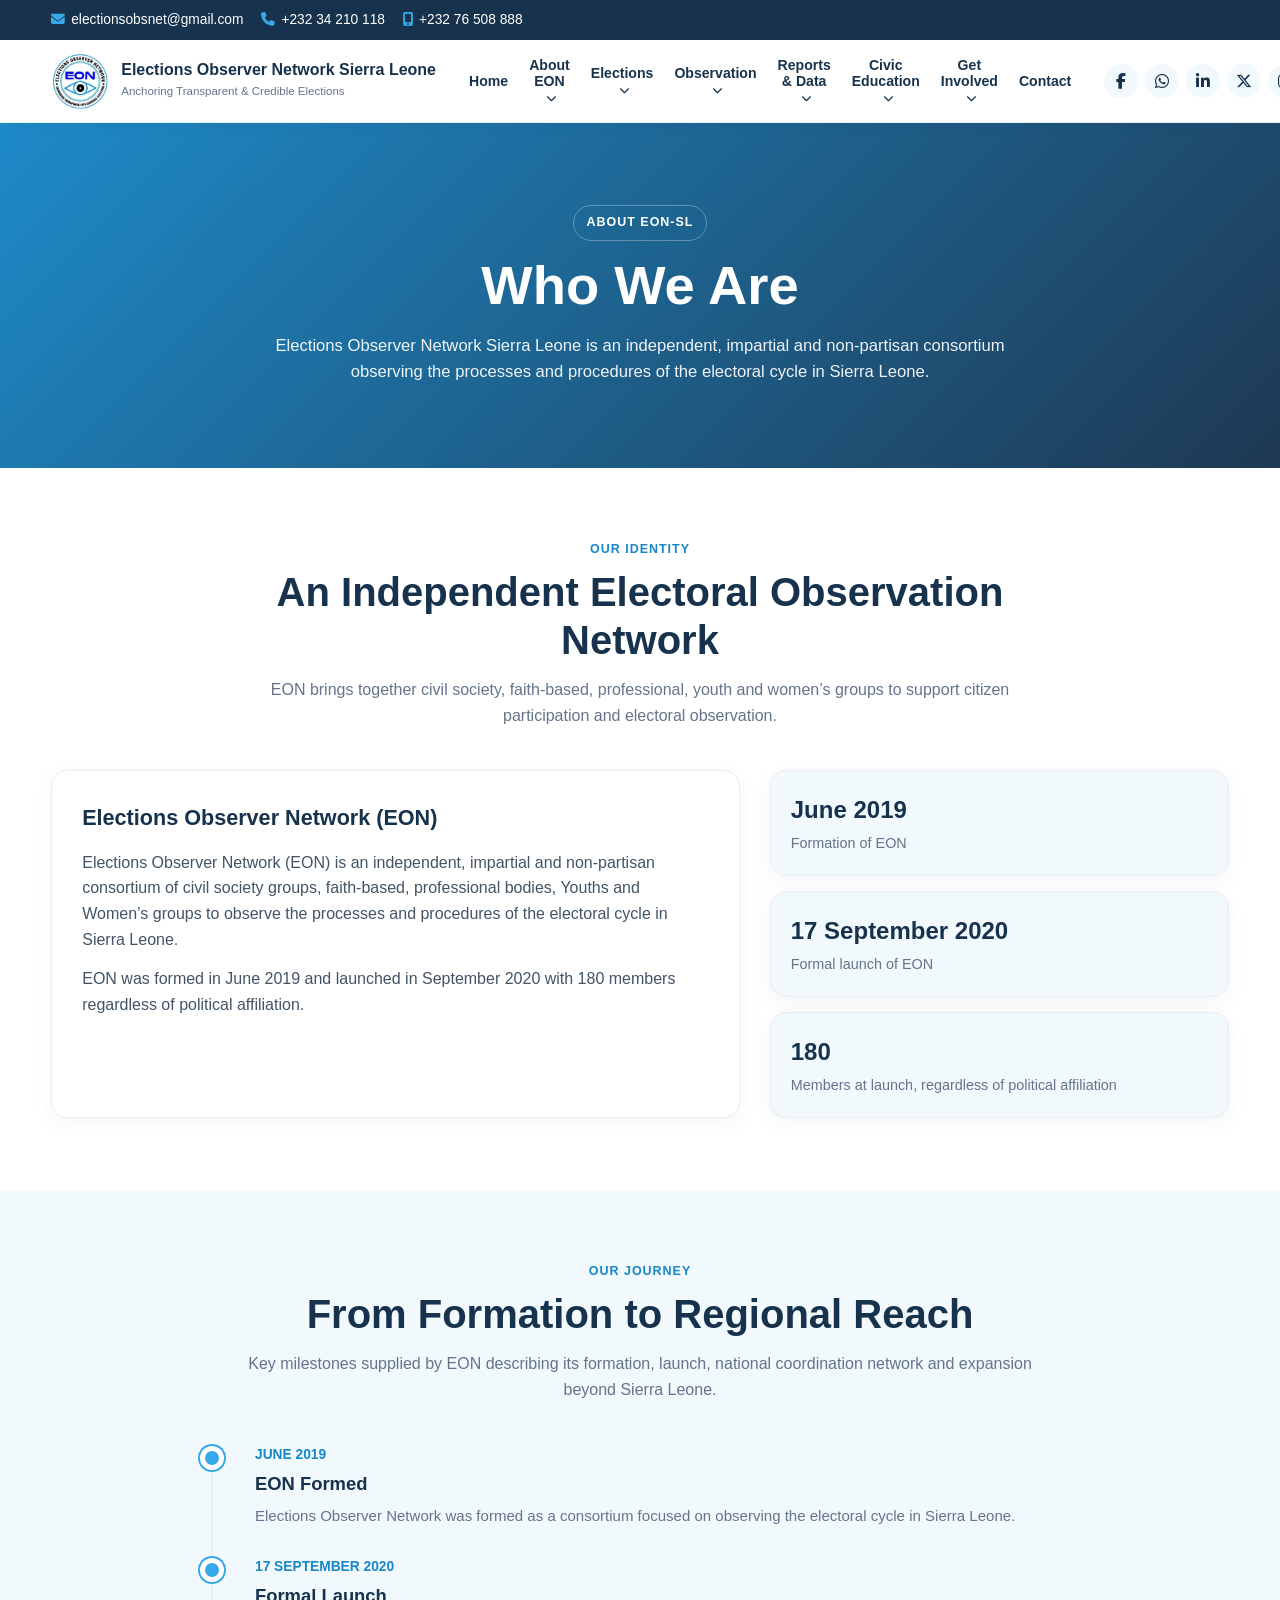
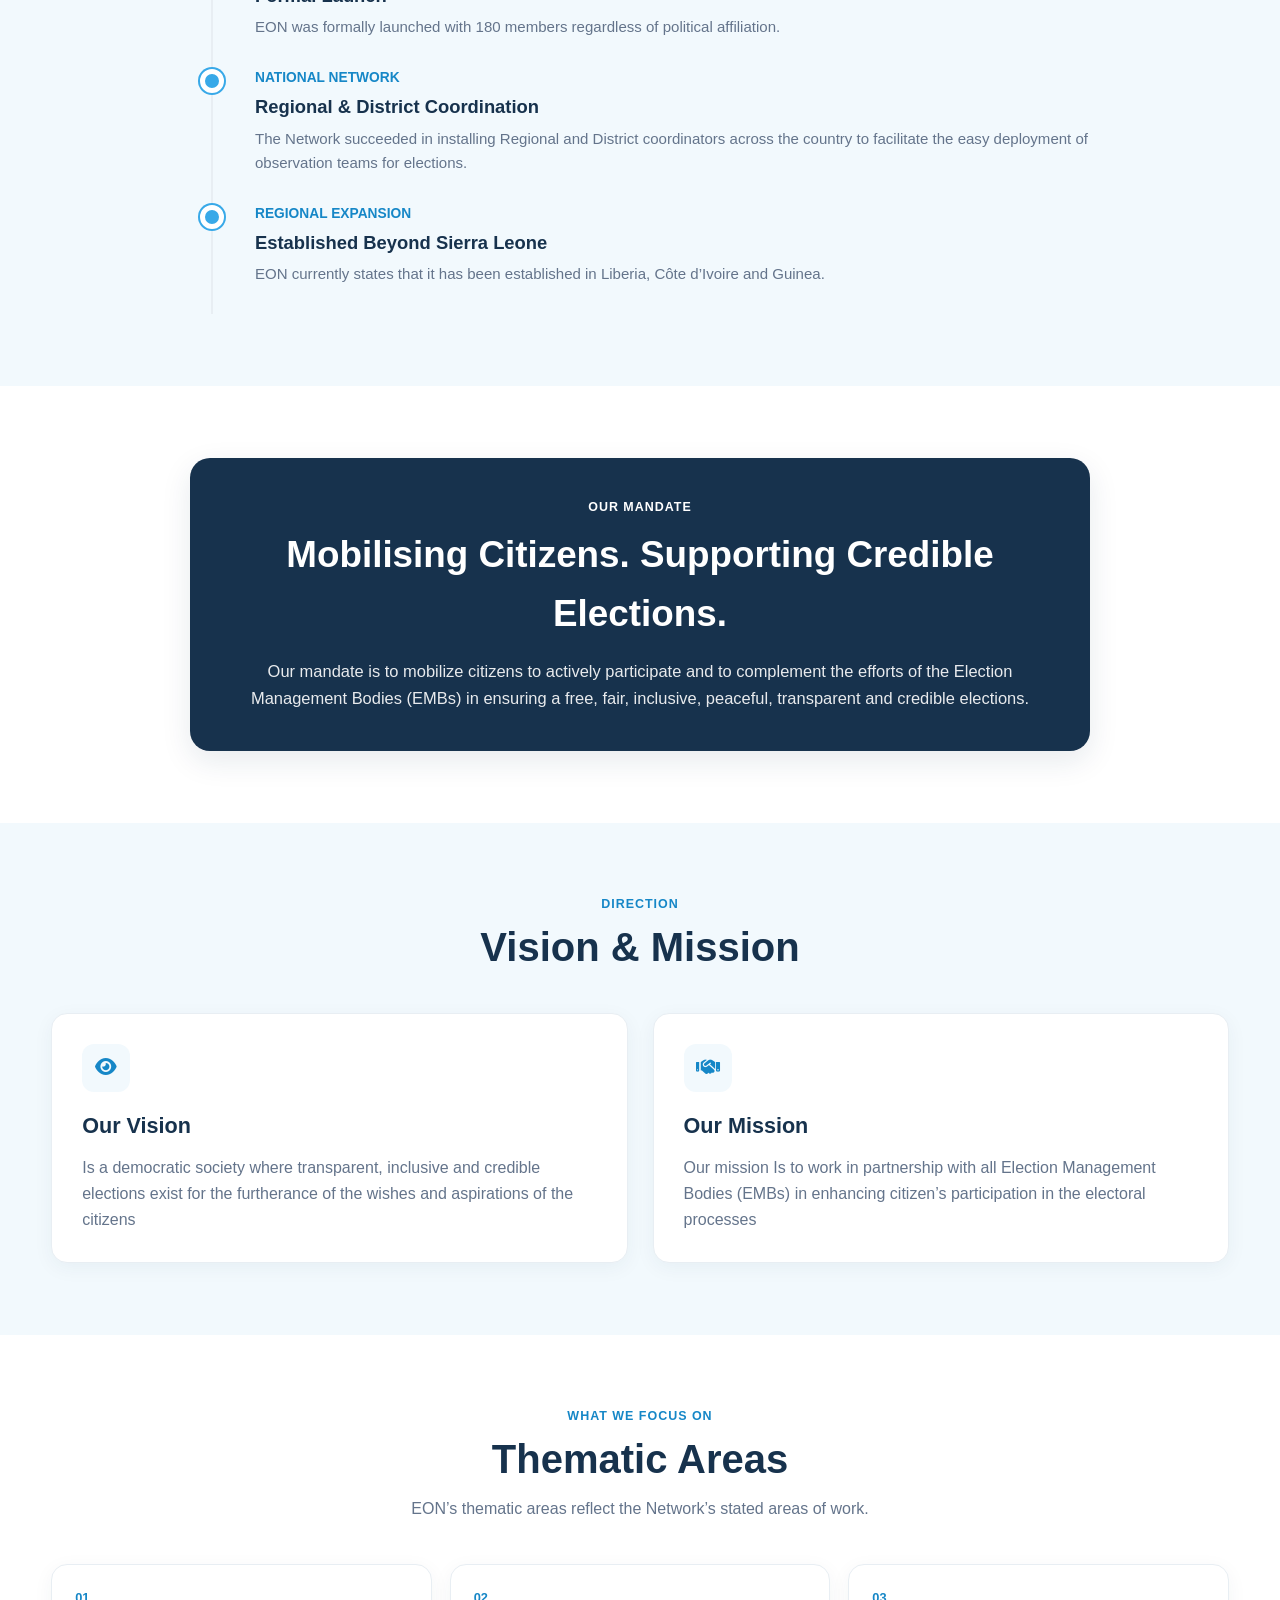
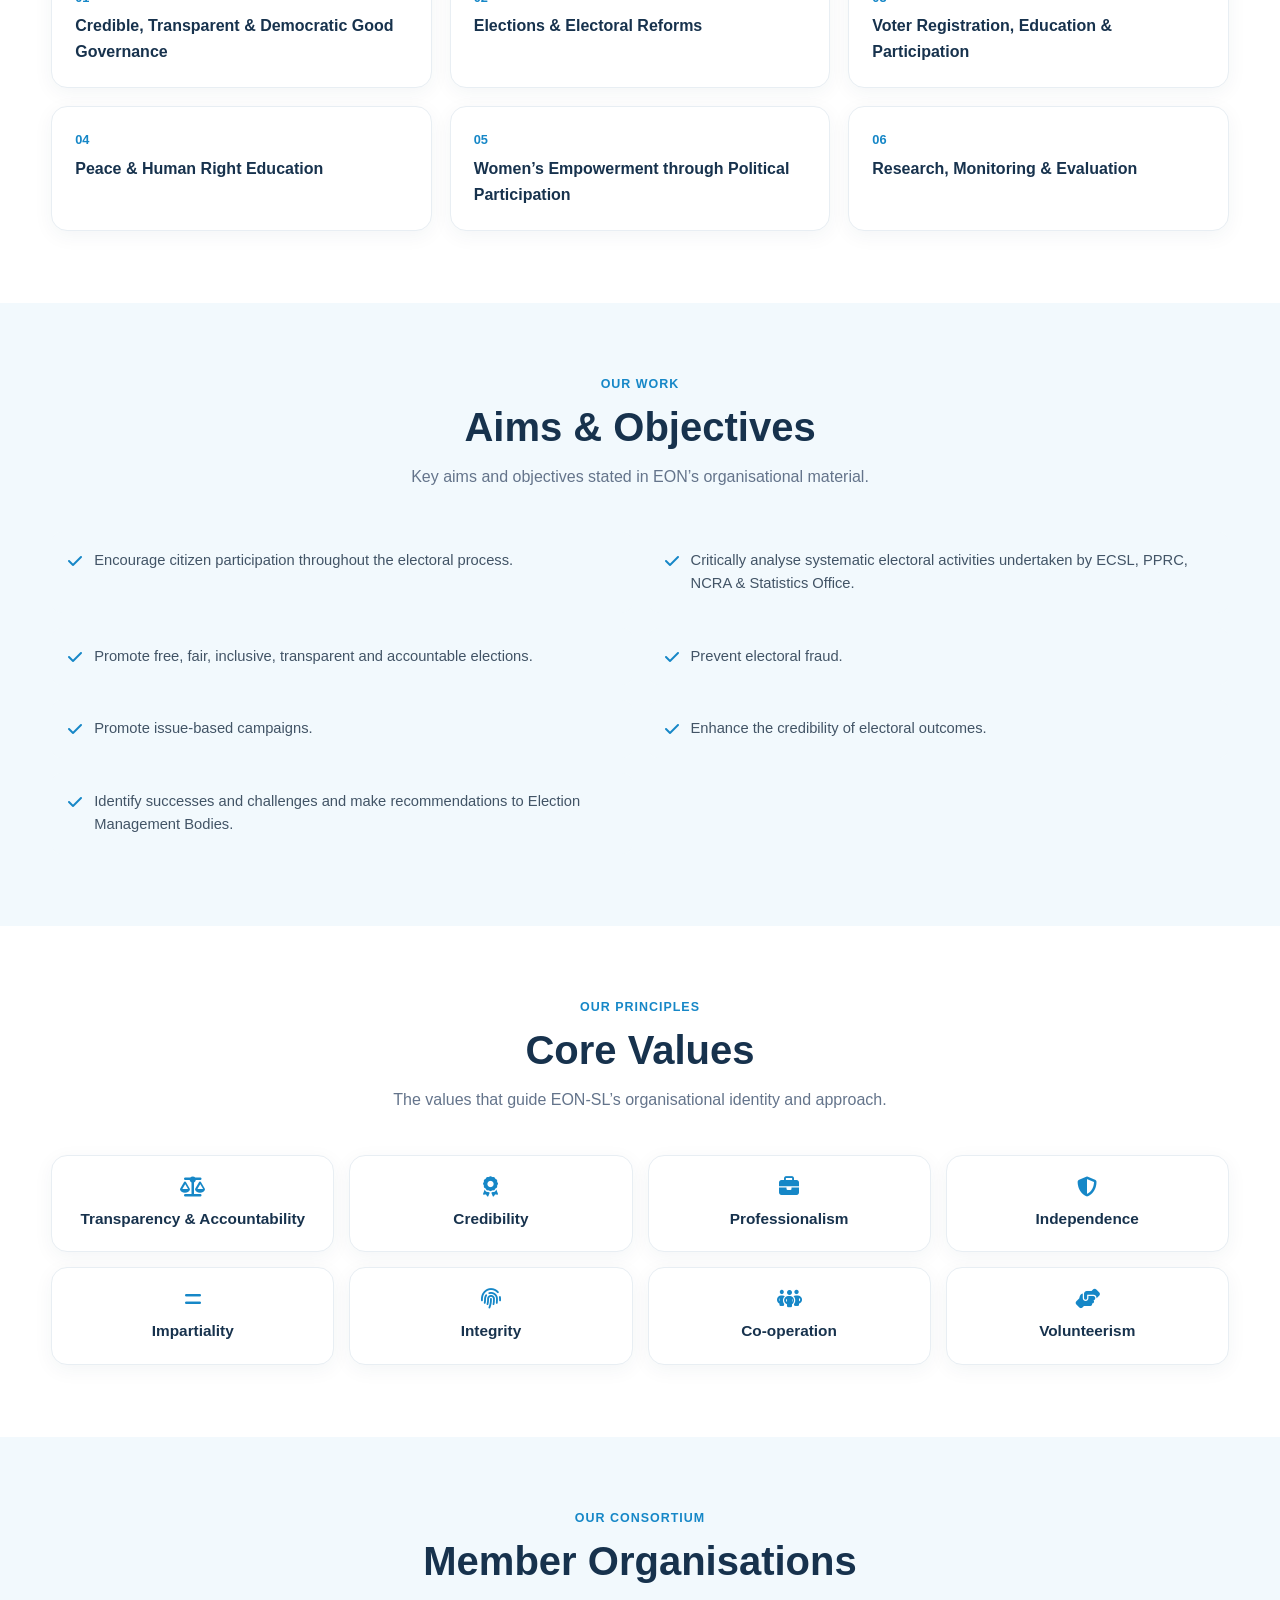
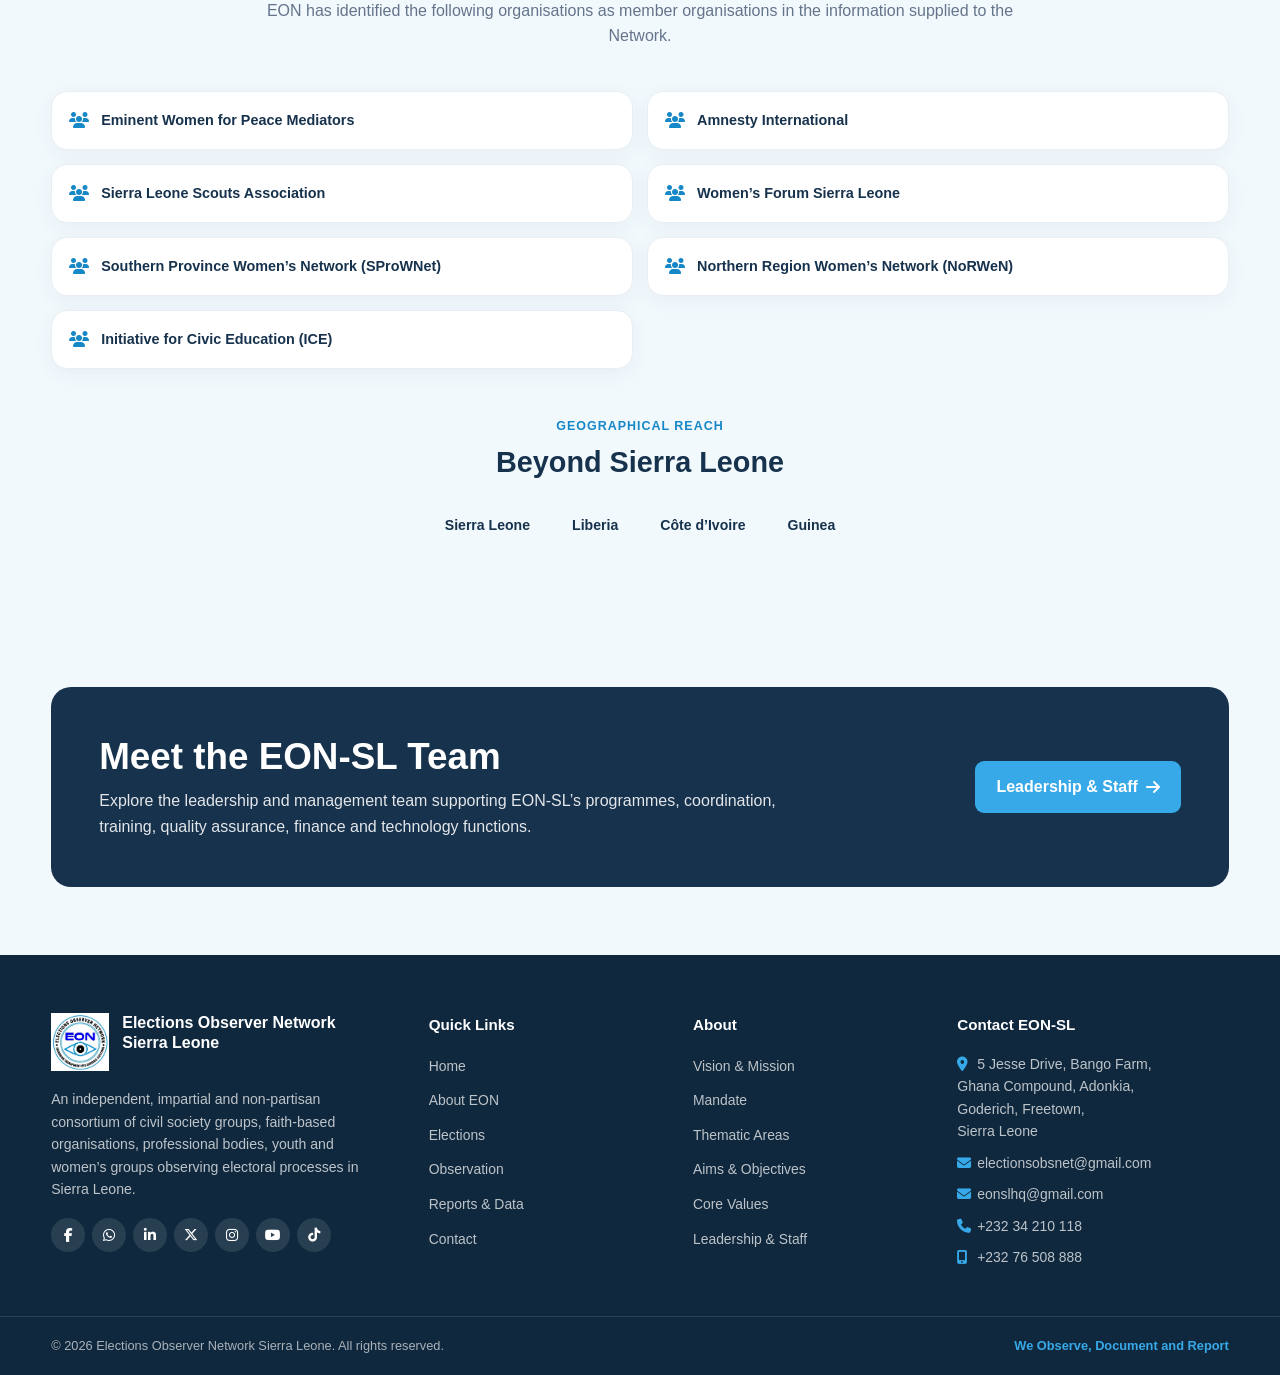
==== about.html @ 80d4a499 "Add files via upload" ====
<!DOCTYPE html>
<html lang="en">
<head>
<meta charset="UTF-8">
<meta name="viewport" content="width=device-width, initial-scale=1.0">
<title>About EON-SL | Elections Observer Network Sierra Leone</title>
<meta name="description" content="About the Elections Observer Network Sierra Leone (EON-SL): who we are, our mandate, vision, mission, thematic areas, core values, objectives and network.">
<link rel="stylesheet" href="https://cdnjs.cloudflare.com/ajax/libs/font-awesome/6.5.2/css/all.min.css">
<style>
:root{--blue:#38A9E8;--blue-dark:#1687C7;--navy:#17324D;--footer:#10283D;--white:#fff;--light:#F2F9FD;--grey-light:#E8EEF3;--grey:#64748B;--dark:#17212B;--shadow:0 10px 30px rgba(23,50,77,.10);--radius:16px;--max:1200px}
*{box-sizing:border-box;margin:0;padding:0}html{scroll-behavior:smooth}body{font-family:Arial,Helvetica,sans-serif;line-height:1.6;color:var(--dark);background:#fff}a{text-decoration:none;color:inherit}.container{width:min(92%,var(--max));margin:auto}
.top-bar{background:var(--navy);color:#fff;font-size:.86rem}.top-inner{min-height:40px;display:flex;align-items:center}.top-contact{display:flex;gap:18px;flex-wrap:wrap}.top-contact i{color:var(--blue);margin-right:6px}
header{position:sticky;top:0;z-index:1000;background:rgba(255,255,255,.98);border-bottom:1px solid var(--grey-light);box-shadow:0 2px 12px rgba(23,50,77,.05)}.navbar{min-height:82px;display:flex;align-items:center;justify-content:space-between;gap:24px}.brand{display:flex;align-items:center;gap:12px;flex-shrink:0}.brand img{width:58px;height:58px;object-fit:contain}.brand-title{font-size:1rem;font-weight:800;color:var(--navy);line-height:1.15}.brand-subtitle{font-size:.72rem;color:var(--grey);margin-top:3px}
.desktop-nav{display:flex;align-items:center;gap:3px}.desktop-nav>a,.nav-dropdown>button{border:0;background:transparent;color:var(--navy);font-size:.88rem;font-weight:700;padding:11px 9px;cursor:pointer;border-radius:8px}.desktop-nav>a:hover,.desktop-nav>a.active,.nav-dropdown>button:hover{background:var(--light);color:var(--blue-dark)}.nav-dropdown{position:relative}.nav-dropdown button i{font-size:.65rem;margin-left:4px}.dropdown-menu{position:absolute;top:calc(100% + 8px);left:0;min-width:235px;background:#fff;border:1px solid var(--grey-light);border-radius:12px;box-shadow:var(--shadow);padding:8px;opacity:0;visibility:hidden;transform:translateY(-5px);transition:.2s}.nav-dropdown:hover .dropdown-menu,.nav-dropdown:focus-within .dropdown-menu{opacity:1;visibility:visible;transform:none}.dropdown-menu a{display:block;padding:10px 12px;border-radius:8px;font-size:.86rem;color:var(--navy)}.dropdown-menu a:hover{background:var(--light);color:var(--blue-dark)}
.social-links{display:flex;gap:7px;align-items:center}.social-links a{width:34px;height:34px;border-radius:50%;display:flex;align-items:center;justify-content:center;background:var(--light);color:var(--navy);transition:.2s}.social-links a:hover{background:var(--blue);color:#fff;transform:translateY(-2px)}
.mobile-toggle{display:none;width:44px;height:44px;border:1px solid var(--grey-light);border-radius:10px;background:#fff;color:var(--navy);font-size:1.3rem;cursor:pointer}.mobile-menu{display:none;background:#fff;border-top:1px solid var(--grey-light);max-height:calc(100vh - 82px);overflow:auto}.mobile-menu.open{display:block}.mobile-menu>a,.mobile-heading{display:flex;justify-content:space-between;align-items:center;width:100%;padding:14px 4%;border-bottom:1px solid var(--grey-light);background:#fff;color:var(--navy);font-weight:700}.mobile-heading{border:0;cursor:pointer;text-align:left;font-size:.94rem}.mobile-submenu{display:none;background:var(--light)}.mobile-submenu.open{display:block}.mobile-submenu a{display:block;padding:11px 8%;font-size:.86rem;border-bottom:1px solid rgba(232,238,243,.8);color:var(--navy)}.mobile-social{padding:18px 4%;display:flex;gap:9px;flex-wrap:wrap}.mobile-social a{width:38px;height:38px;border-radius:50%;display:flex;align-items:center;justify-content:center;background:var(--light);color:var(--navy)}
.page-hero{background:linear-gradient(135deg,rgba(22,135,199,.97),rgba(23,50,77,.97));color:#fff;text-align:center;padding:82px 0}.eyebrow{font-size:.78rem;font-weight:800;letter-spacing:.08em;text-transform:uppercase}.page-hero .eyebrow{display:inline-block;padding:7px 13px;border:1px solid rgba(255,255,255,.3);border-radius:50px;margin-bottom:15px}.page-hero h1{font-size:clamp(2rem,5vw,3.4rem);line-height:1.1;margin-bottom:17px}.page-hero p{max-width:780px;margin:auto;font-size:1.04rem;opacity:.93}
.section{padding:72px 0}.section-heading{text-align:center;max-width:800px;margin:0 auto 42px}.section-heading .eyebrow{color:var(--blue-dark);margin-bottom:8px}.section-heading h2{font-size:clamp(1.8rem,4vw,2.5rem);line-height:1.2;color:var(--navy);margin-bottom:13px}.section-heading p{color:var(--grey)}
.intro-grid{display:grid;grid-template-columns:1.2fr .8fr;gap:30px}.content-card,.fact-card,.value-card,.theme-card,.network-card,.info-card{border:1px solid var(--grey-light);border-radius:var(--radius);background:#fff;box-shadow:0 5px 20px rgba(23,50,77,.05)}.content-card{padding:30px}.content-card h3{color:var(--navy);font-size:1.35rem;margin-bottom:14px}.content-card p{color:#425466;margin-bottom:14px}.fact-stack{display:grid;gap:15px}.fact-card{padding:20px;background:var(--light)}.fact-card strong{display:block;color:var(--navy);font-size:1.5rem}.fact-card span{color:var(--grey);font-size:.9rem}
.split-section{background:var(--light)}.timeline{position:relative;max-width:900px;margin:auto}.timeline:before{content:"";position:absolute;left:21px;top:0;bottom:0;width:2px;background:var(--grey-light)}.timeline-item{position:relative;padding:0 0 28px 65px}.timeline-dot{position:absolute;left:10px;top:2px;width:24px;height:24px;border-radius:50%;background:var(--blue);border:5px solid #fff;box-shadow:0 0 0 2px var(--blue)}.timeline-year{color:var(--blue-dark);font-weight:800;font-size:.86rem}.timeline-item h3{color:var(--navy);font-size:1.15rem;margin:3px 0 5px}.timeline-item p{color:var(--grey);font-size:.94rem}
.mandate-box{max-width:900px;margin:auto;background:var(--navy);color:#fff;padding:40px;border-radius:20px;text-align:center;box-shadow:var(--shadow)}.mandate-box h2{font-size:clamp(1.6rem,4vw,2.3rem);margin:8px 0 14px}.mandate-box p{opacity:.9;font-size:1.03rem}
.two-grid{display:grid;grid-template-columns:1fr 1fr;gap:25px}.info-card{padding:30px}.info-card h3{color:var(--navy);font-size:1.35rem;margin-bottom:12px}.info-card p{color:var(--grey)}.info-card .icon{width:48px;height:48px;border-radius:12px;background:var(--light);color:var(--blue-dark);display:flex;align-items:center;justify-content:center;font-size:1.2rem;margin-bottom:17px}
.theme-grid{display:grid;grid-template-columns:repeat(3,1fr);gap:18px}.theme-card{padding:23px}.theme-number{color:var(--blue-dark);font-weight:800;font-size:.8rem}.theme-card h3{color:var(--navy);font-size:1rem;margin-top:5px}
.objectives{display:grid;grid-template-columns:1fr 1fr;gap:15px}.objective{display:flex;gap:12px;padding:17px;background:var(--light);border-radius:11px}.objective i{color:var(--blue-dark);margin-top:4px}.objective span{color:#425466;font-size:.92rem}
.values-grid{display:grid;grid-template-columns:repeat(4,1fr);gap:15px}.value-card{padding:20px;text-align:center}.value-card i{font-size:1.25rem;color:var(--blue-dark);margin-bottom:10px}.value-card h3{font-size:.96rem;color:var(--navy)}
.network-grid{display:grid;grid-template-columns:repeat(2,1fr);gap:14px}.network-card{padding:17px;display:flex;align-items:center;gap:12px}.network-card i{color:var(--blue-dark)}.network-card span{color:var(--navy);font-weight:700;font-size:.9rem}.reach{display:flex;flex-wrap:wrap;justify-content:center;gap:12px;margin-top:25px}.reach span{padding:10px 15px;border-radius:50px;background:var(--light);color:var(--navy);font-weight:800;font-size:.88rem}
.cta-section{background:var(--light);padding:68px 0}.cta-box{background:var(--navy);color:#fff;border-radius:20px;padding:48px;display:flex;align-items:center;justify-content:space-between;gap:30px}.cta-box h2{font-size:clamp(1.6rem,4vw,2.3rem);line-height:1.2;margin-bottom:9px}.cta-box p{opacity:.88;max-width:680px}.cta-button{display:inline-flex;align-items:center;gap:8px;white-space:nowrap;background:var(--blue);color:#fff;padding:13px 21px;border-radius:9px;font-weight:800}.cta-button:hover{background:var(--blue-dark)}
footer{background:var(--footer);color:#fff}.footer-main{padding:58px 0 38px}.footer-grid{display:grid;grid-template-columns:1.5fr 1fr 1fr 1.2fr;gap:38px}.footer-brand{display:flex;gap:13px;align-items:flex-start;margin-bottom:17px}.footer-brand img{width:58px;height:58px;object-fit:contain}.footer-brand h3{font-size:1rem;line-height:1.25}.footer-column p{color:rgba(255,255,255,.72);font-size:.88rem}.footer-column h4{font-size:.95rem;margin-bottom:15px}.footer-column ul{list-style:none}.footer-column li{margin-bottom:9px}.footer-column a{color:rgba(255,255,255,.72);font-size:.87rem}.footer-column a:hover{color:var(--blue)}.footer-contact p{margin-bottom:9px}.footer-contact i{width:20px;color:var(--blue)}.footer-social{margin-top:17px}.footer-social .social-links a{background:rgba(255,255,255,.1);color:#fff}.footer-social .social-links a:hover{background:var(--blue)}.footer-bottom{border-top:1px solid rgba(255,255,255,.12);padding:19px 0}.footer-bottom-inner{display:flex;justify-content:space-between;gap:20px;flex-wrap:wrap}.footer-bottom p{font-size:.8rem;color:rgba(255,255,255,.64)}.motto{color:var(--blue)!important;font-weight:800}
@media(max-width:1100px){.desktop-nav>a,.nav-dropdown>button{font-size:.8rem;padding:10px 6px}.footer-grid{grid-template-columns:repeat(2,1fr)}}@media(max-width:900px){.desktop-nav,.navbar>.social-links{display:none}.mobile-toggle{display:flex;align-items:center;justify-content:center}.intro-grid,.two-grid{grid-template-columns:1fr}.theme-grid{grid-template-columns:repeat(2,1fr)}.values-grid{grid-template-columns:repeat(2,1fr)}.cta-box{flex-direction:column;align-items:flex-start}}@media(max-width:620px){.top-bar{display:none}.navbar{min-height:76px}.brand img{width:48px;height:48px}.brand-title{font-size:.88rem}.brand-subtitle{font-size:.64rem}.page-hero{padding:62px 0}.section{padding:53px 0}.theme-grid,.values-grid,.objectives,.network-grid{grid-template-columns:1fr}.content-card,.info-card,.mandate-box{padding:25px}.cta-box{padding:34px 24px}.footer-grid{grid-template-columns:1fr}.footer-bottom-inner{flex-direction:column;align-items:flex-start}}@media(prefers-reduced-motion:reduce){html{scroll-behavior:auto}}
</style>
</head>
<body>

<div class="top-bar"><div class="container top-inner"><div class="top-contact">
<a href="mailto:electionsobsnet@gmail.com"><i class="fa-solid fa-envelope"></i>electionsobsnet@gmail.com</a>
<a href="tel:+23234210118"><i class="fa-solid fa-phone"></i>+232 34 210 118</a>
<a href="tel:+23276508888"><i class="fa-solid fa-mobile-screen-button"></i>+232 76 508 888</a>
</div></div></div>

<header><div class="container navbar">
<a href="index.html" class="brand"><img src="assets/images/eon-logo.png" alt="EON-SL Logo"><div><div class="brand-title">Elections Observer Network Sierra Leone</div><div class="brand-subtitle">Anchoring Transparent &amp; Credible Elections</div></div></a>

<nav class="desktop-nav" aria-label="Main navigation">
<a href="index.html">Home</a>
<div class="nav-dropdown"><button type="button" class="active">About EON <i class="fa-solid fa-chevron-down"></i></button><div class="dropdown-menu">
<a href="about.html">Who We Are</a><a href="about.html#vision-mission">Vision &amp; Mission</a><a href="about.html#mandate">Mandate</a><a href="about.html#values">Core Values</a><a href="about.html#objectives">Aims &amp; Objectives</a><a href="staff.html">Leadership &amp; Staff</a><a href="about.html#network">Member Organisations</a>
</div></div>
<div class="nav-dropdown"><button type="button">Elections <i class="fa-solid fa-chevron-down"></i></button><div class="dropdown-menu">
<a href="elections.html">Current Election Cycle</a><a href="elections.html#calendar">Election Calendar</a><a href="elections.html#process">Electoral Process</a><a href="elections.html#management">Election Management</a><a href="elections.html#registration">Voter Registration</a><a href="elections.html#voting">Voting &amp; Counting</a><a href="elections.html#results">Results &amp; Tabulation</a><a href="elections.html#disputes">Complaints &amp; Disputes</a>
</div></div>
<div class="nav-dropdown"><button type="button">Observation <i class="fa-solid fa-chevron-down"></i></button><div class="dropdown-menu">
<a href="observation.html">Methodology</a><a href="observation.html#plan">Observation Plan</a><a href="observation.html#lto-sto">LTO / STO</a><a href="observation.html#election-day">Election Day</a><a href="observation.html#media">Media Monitoring</a><a href="observation.html#incidents">Incident Monitoring</a><a href="observation.html#map">Observation Map</a>
</div></div>
<div class="nav-dropdown"><button type="button">Reports &amp; Data <i class="fa-solid fa-chevron-down"></i></button><div class="dropdown-menu">
<a href="reports.html">All Reports</a><a href="reports.html#situation">Situation Reports</a><a href="reports.html#preliminary">Preliminary Statements</a><a href="reports.html#final">Final Reports</a><a href="reports.html#research">Research</a><a href="reports.html#data">Open Data</a>
</div></div>
<div class="nav-dropdown"><button type="button">Civic Education <i class="fa-solid fa-chevron-down"></i></button><div class="dropdown-menu">
<a href="civic-education.html">Know Your Rights</a><a href="civic-education.html#voter-education">Voter Education</a><a href="civic-education.html#peaceful-elections">Peaceful Elections</a><a href="civic-education.html#inclusion">Inclusion</a><a href="civic-education.html#faqs">FAQs</a>
</div></div>
<div class="nav-dropdown"><button type="button">Get Involved <i class="fa-solid fa-chevron-down"></i></button><div class="dropdown-menu">
<a href="get-involved.html">Get Involved</a><a href="volunteer.html">Volunteer</a><a href="observer-registration.html">Become an Observer</a><a href="get-involved.html#training">Training</a><a href="partnership.html">Partner With EON</a>
</div></div>
<a href="contact.html">Contact</a>
</nav>

<div class="social-links">
<a href="https://www.facebook.com/EON-Sierra-Leone" data-social="facebook" target="_blank" rel="noopener" aria-label="Facebook"><i class="fa-brands fa-facebook-f"></i></a>
<a href="https://wa.me/23234210118" data-social="whatsapp" target="_blank" rel="noopener" aria-label="WhatsApp"><i class="fa-brands fa-whatsapp"></i></a>
<a href="https://www.linkedin.com/company/eon-sierra-leone/" data-social="linkedin" target="_blank" rel="noopener" aria-label="LinkedIn"><i class="fa-brands fa-linkedin-in"></i></a>
<a href="https://x.com/EON_OBSERVE2023" data-social="x" target="_blank" rel="noopener" aria-label="X"><i class="fa-brands fa-x-twitter"></i></a>
<a href="https://www.instagram.com/eon_sierra_leone/" data-social="instagram" target="_blank" rel="noopener" aria-label="Instagram"><i class="fa-brands fa-instagram"></i></a>
<a href="https://www.youtube.com/@EON_SierraLeone" data-social="youtube" target="_blank" rel="noopener" aria-label="YouTube"><i class="fa-brands fa-youtube"></i></a>
<a href="https://www.tiktok.com/@eon_sierra_leone" data-social="tiktok" target="_blank" rel="noopener" aria-label="TikTok"><i class="fa-brands fa-tiktok"></i></a>
</div>

<button class="mobile-toggle" id="mobileToggle" type="button" aria-expanded="false" aria-label="Open navigation menu"><i class="fa-solid fa-bars"></i></button>
</div>

<div class="mobile-menu" id="mobileMenu">
<a href="index.html">Home</a>
<button class="mobile-heading" type="button" data-submenu="m-about" aria-expanded="false">About EON <i class="fa-solid fa-chevron-down"></i></button>
<div class="mobile-submenu" id="m-about"><a href="about.html">Who We Are</a><a href="about.html#vision-mission">Vision &amp; Mission</a><a href="about.html#mandate">Mandate</a><a href="about.html#values">Core Values</a><a href="about.html#objectives">Aims &amp; Objectives</a><a href="staff.html">Leadership &amp; Staff</a><a href="about.html#network">Member Organisations</a></div>
<button class="mobile-heading" type="button" data-submenu="m-elections" aria-expanded="false">Elections <i class="fa-solid fa-chevron-down"></i></button>
<div class="mobile-submenu" id="m-elections"><a href="elections.html">Current Election Cycle</a><a href="elections.html#calendar">Election Calendar</a><a href="elections.html#process">Electoral Process</a><a href="elections.html#management">Election Management</a><a href="elections.html#registration">Voter Registration</a><a href="elections.html#voting">Voting &amp; Counting</a><a href="elections.html#results">Results &amp; Tabulation</a><a href="elections.html#disputes">Complaints &amp; Disputes</a></div>
<button class="mobile-heading" type="button" data-submenu="m-observation" aria-expanded="false">Observation <i class="fa-solid fa-chevron-down"></i></button>
<div class="mobile-submenu" id="m-observation"><a href="observation.html">Methodology</a><a href="observation.html#plan">Observation Plan</a><a href="observation.html#lto-sto">LTO / STO</a><a href="observation.html#election-day">Election Day</a><a href="observation.html#media">Media Monitoring</a><a href="observation.html#incidents">Incident Monitoring</a><a href="observation.html#map">Observation Map</a></div>
<button class="mobile-heading" type="button" data-submenu="m-reports" aria-expanded="false">Reports &amp; Data <i class="fa-solid fa-chevron-down"></i></button>
<div class="mobile-submenu" id="m-reports"><a href="reports.html">All Reports</a><a href="reports.html#situation">Situation Reports</a><a href="reports.html#preliminary">Preliminary Statements</a><a href="reports.html#final">Final Reports</a><a href="reports.html#research">Research</a><a href="reports.html#data">Open Data</a></div>
<button class="mobile-heading" type="button" data-submenu="m-civic" aria-expanded="false">Civic Education <i class="fa-solid fa-chevron-down"></i></button>
<div class="mobile-submenu" id="m-civic"><a href="civic-education.html">Know Your Rights</a><a href="civic-education.html#voter-education">Voter Education</a><a href="civic-education.html#peaceful-elections">Peaceful Elections</a><a href="civic-education.html#inclusion">Inclusion</a><a href="civic-education.html#faqs">FAQs</a></div>
<button class="mobile-heading" type="button" data-submenu="m-involved" aria-expanded="false">Get Involved <i class="fa-solid fa-chevron-down"></i></button>
<div class="mobile-submenu" id="m-involved"><a href="get-involved.html">Get Involved</a><a href="volunteer.html">Volunteer</a><a href="observer-registration.html">Become an Observer</a><a href="get-involved.html#training">Training</a><a href="partnership.html">Partner With EON</a></div>
<a href="contact.html">Contact</a>
<div class="mobile-social">
<a href="https://www.facebook.com/EON-Sierra-Leone" data-social="facebook" target="_blank" rel="noopener" aria-label="Facebook"><i class="fa-brands fa-facebook-f"></i></a><a href="https://wa.me/23234210118" data-social="whatsapp" target="_blank" rel="noopener" aria-label="WhatsApp"><i class="fa-brands fa-whatsapp"></i></a><a href="https://www.linkedin.com/company/eon-sierra-leone/" data-social="linkedin" target="_blank" rel="noopener" aria-label="LinkedIn"><i class="fa-brands fa-linkedin-in"></i></a><a href="https://x.com/EON_OBSERVE2023" data-social="x" target="_blank" rel="noopener" aria-label="X"><i class="fa-brands fa-x-twitter"></i></a><a href="https://www.instagram.com/eon_sierra_leone/" data-social="instagram" target="_blank" rel="noopener" aria-label="Instagram"><i class="fa-brands fa-instagram"></i></a><a href="https://www.youtube.com/@EON_SierraLeone" data-social="youtube" target="_blank" rel="noopener" aria-label="YouTube"><i class="fa-brands fa-youtube"></i></a><a href="https://www.tiktok.com/@eon_sierra_leone" data-social="tiktok" target="_blank" rel="noopener" aria-label="TikTok"><i class="fa-brands fa-tiktok"></i></a>
</div>
</div></header>

<section class="page-hero"><div class="container"><div class="eyebrow">About EON-SL</div><h1>Who We Are</h1><p>Elections Observer Network Sierra Leone is an independent, impartial and non-partisan consortium observing the processes and procedures of the electoral cycle in Sierra Leone.</p></div></section>

<main>
<section class="section" id="who-we-are"><div class="container"><div class="section-heading"><div class="eyebrow">Our Identity</div><h2>An Independent Electoral Observation Network</h2><p>EON brings together civil society, faith-based, professional, youth and women’s groups to support citizen participation and electoral observation.</p></div>
<div class="intro-grid"><div class="content-card"><h3>Elections Observer Network (EON)</h3><p>Elections Observer Network (EON) is an independent, impartial and non-partisan consortium of civil society groups, faith-based, professional bodies, Youths and Women’s groups to observe the processes and procedures of the electoral cycle in Sierra Leone.</p><p>EON was formed in June 2019 and launched in September 2020 with 180 members regardless of political affiliation.</p></div>
<div class="fact-stack"><div class="fact-card"><strong>June 2019</strong><span>Formation of EON</span></div><div class="fact-card"><strong>17 September 2020</strong><span>Formal launch of EON</span></div><div class="fact-card"><strong>180</strong><span>Members at launch, regardless of political affiliation</span></div></div></div></div></section>

<section class="section split-section" id="journey"><div class="container"><div class="section-heading"><div class="eyebrow">Our Journey</div><h2>From Formation to Regional Reach</h2><p>Key milestones supplied by EON describing its formation, launch, national coordination network and expansion beyond Sierra Leone.</p></div>
<div class="timeline">
<div class="timeline-item"><div class="timeline-dot"></div><div class="timeline-year">JUNE 2019</div><h3>EON Formed</h3><p>Elections Observer Network was formed as a consortium focused on observing the electoral cycle in Sierra Leone.</p></div>
<div class="timeline-item"><div class="timeline-dot"></div><div class="timeline-year">17 SEPTEMBER 2020</div><h3>Formal Launch</h3><p>EON was formally launched with 180 members regardless of political affiliation.</p></div>
<div class="timeline-item"><div class="timeline-dot"></div><div class="timeline-year">NATIONAL NETWORK</div><h3>Regional &amp; District Coordination</h3><p>The Network succeeded in installing Regional and District coordinators across the country to facilitate the easy deployment of observation teams for elections.</p></div>
<div class="timeline-item"><div class="timeline-dot"></div><div class="timeline-year">REGIONAL EXPANSION</div><h3>Established Beyond Sierra Leone</h3><p>EON currently states that it has been established in Liberia, Côte d’Ivoire and Guinea.</p></div>
</div></div></section>

<section class="section" id="mandate"><div class="container"><div class="mandate-box"><div class="eyebrow">Our Mandate</div><h2>Mobilising Citizens. Supporting Credible Elections.</h2><p>Our mandate is to mobilize citizens to actively participate and to complement the efforts of the Election Management Bodies (EMBs) in ensuring a free, fair, inclusive, peaceful, transparent and credible elections.</p></div></div></section>

<section class="section split-section" id="vision-mission"><div class="container"><div class="section-heading"><div class="eyebrow">Direction</div><h2>Vision &amp; Mission</h2></div><div class="two-grid">
<div class="info-card"><div class="icon"><i class="fa-solid fa-eye"></i></div><h3>Our Vision</h3><p>Is a democratic society where transparent, inclusive and credible elections exist for the furtherance of the wishes and aspirations of the citizens</p></div>
<div class="info-card"><div class="icon"><i class="fa-solid fa-handshake"></i></div><h3>Our Mission</h3><p>Our mission Is to work in partnership with all Election Management Bodies (EMBs) in enhancing citizen’s participation in the electoral processes</p></div>
</div></div></section>

<section class="section" id="themes"><div class="container"><div class="section-heading"><div class="eyebrow">What We Focus On</div><h2>Thematic Areas</h2><p>EON’s thematic areas reflect the Network’s stated areas of work.</p></div><div class="theme-grid">
<div class="theme-card"><div class="theme-number">01</div><h3>Credible, Transparent &amp; Democratic Good Governance</h3></div>
<div class="theme-card"><div class="theme-number">02</div><h3>Elections &amp; Electoral Reforms</h3></div>
<div class="theme-card"><div class="theme-number">03</div><h3>Voter Registration, Education &amp; Participation</h3></div>
<div class="theme-card"><div class="theme-number">04</div><h3>Peace &amp; Human Right Education</h3></div>
<div class="theme-card"><div class="theme-number">05</div><h3>Women’s Empowerment through Political Participation</h3></div>
<div class="theme-card"><div class="theme-number">06</div><h3>Research, Monitoring &amp; Evaluation</h3></div>
</div></div></section>

<section class="section split-section" id="objectives"><div class="container"><div class="section-heading"><div class="eyebrow">Our Work</div><h2>Aims &amp; Objectives</h2><p>Key aims and objectives stated in EON’s organisational material.</p></div><div class="objectives">
<div class="objective"><i class="fa-solid fa-check"></i><span>Encourage citizen participation throughout the electoral process.</span></div>
<div class="objective"><i class="fa-solid fa-check"></i><span>Critically analyse systematic electoral activities undertaken by ECSL, PPRC, NCRA &amp; Statistics Office.</span></div>
<div class="objective"><i class="fa-solid fa-check"></i><span>Promote free, fair, inclusive, transparent and accountable elections.</span></div>
<div class="objective"><i class="fa-solid fa-check"></i><span>Prevent electoral fraud.</span></div>
<div class="objective"><i class="fa-solid fa-check"></i><span>Promote issue-based campaigns.</span></div>
<div class="objective"><i class="fa-solid fa-check"></i><span>Enhance the credibility of electoral outcomes.</span></div>
<div class="objective"><i class="fa-solid fa-check"></i><span>Identify successes and challenges and make recommendations to Election Management Bodies.</span></div>
</div></div></section>

<section class="section" id="values"><div class="container"><div class="section-heading"><div class="eyebrow">Our Principles</div><h2>Core Values</h2><p>The values that guide EON-SL’s organisational identity and approach.</p></div><div class="values-grid">
<div class="value-card"><i class="fa-solid fa-scale-balanced"></i><h3>Transparency &amp; Accountability</h3></div><div class="value-card"><i class="fa-solid fa-award"></i><h3>Credibility</h3></div><div class="value-card"><i class="fa-solid fa-briefcase"></i><h3>Professionalism</h3></div><div class="value-card"><i class="fa-solid fa-shield-halved"></i><h3>Independence</h3></div><div class="value-card"><i class="fa-solid fa-equals"></i><h3>Impartiality</h3></div><div class="value-card"><i class="fa-solid fa-fingerprint"></i><h3>Integrity</h3></div><div class="value-card"><i class="fa-solid fa-people-group"></i><h3>Co-operation</h3></div><div class="value-card"><i class="fa-solid fa-hands-helping"></i><h3>Volunteerism</h3></div>
</div></div></section>

<section class="section split-section" id="network"><div class="container"><div class="section-heading"><div class="eyebrow">Our Consortium</div><h2>Member Organisations</h2><p>EON has identified the following organisations as member organisations in the information supplied to the Network.</p></div><div class="network-grid">
<div class="network-card"><i class="fa-solid fa-users"></i><span>Eminent Women for Peace Mediators</span></div><div class="network-card"><i class="fa-solid fa-users"></i><span>Amnesty International</span></div><div class="network-card"><i class="fa-solid fa-users"></i><span>Sierra Leone Scouts Association</span></div><div class="network-card"><i class="fa-solid fa-users"></i><span>Women’s Forum Sierra Leone</span></div><div class="network-card"><i class="fa-solid fa-users"></i><span>Southern Province Women’s Network (SProWNet)</span></div><div class="network-card"><i class="fa-solid fa-users"></i><span>Northern Region Women’s Network (NoRWeN)</span></div><div class="network-card"><i class="fa-solid fa-users"></i><span>Initiative for Civic Education (ICE)</span></div>
</div><div class="section-heading" style="margin-top:48px;margin-bottom:15px"><div class="eyebrow">Geographical Reach</div><h2 style="font-size:1.8rem">Beyond Sierra Leone</h2></div><div class="reach"><span>Sierra Leone</span><span>Liberia</span><span>Côte d’Ivoire</span><span>Guinea</span></div></div></section>

<section class="cta-section"><div class="container"><div class="cta-box"><div><h2>Meet the EON-SL Team</h2><p>Explore the leadership and management team supporting EON-SL’s programmes, coordination, training, quality assurance, finance and technology functions.</p></div><a class="cta-button" href="staff.html">Leadership &amp; Staff <i class="fa-solid fa-arrow-right"></i></a></div></div></section>
</main>

<footer><div class="footer-main"><div class="container footer-grid">
<div class="footer-column"><div class="footer-brand"><img src="assets/images/eon-logo.png" alt="EON-SL Logo"><h3>Elections Observer Network<br>Sierra Leone</h3></div><p>An independent, impartial and non-partisan consortium of civil society groups, faith-based organisations, professional bodies, youth and women’s groups observing electoral processes in Sierra Leone.</p><div class="footer-social"><div class="social-links">
<a href="https://www.facebook.com/EON-Sierra-Leone" data-social="facebook" target="_blank" rel="noopener" aria-label="Facebook"><i class="fa-brands fa-facebook-f"></i></a><a href="https://wa.me/23234210118" data-social="whatsapp" target="_blank" rel="noopener" aria-label="WhatsApp"><i class="fa-brands fa-whatsapp"></i></a><a href="https://www.linkedin.com/company/eon-sierra-leone/" data-social="linkedin" target="_blank" rel="noopener" aria-label="LinkedIn"><i class="fa-brands fa-linkedin-in"></i></a><a href="https://x.com/EON_OBSERVE2023" data-social="x" target="_blank" rel="noopener" aria-label="X"><i class="fa-brands fa-x-twitter"></i></a><a href="https://www.instagram.com/eon_sierra_leone/" data-social="instagram" target="_blank" rel="noopener" aria-label="Instagram"><i class="fa-brands fa-instagram"></i></a><a href="https://www.youtube.com/@EON_SierraLeone" data-social="youtube" target="_blank" rel="noopener" aria-label="YouTube"><i class="fa-brands fa-youtube"></i></a><a href="https://www.tiktok.com/@eon_sierra_leone" data-social="tiktok" target="_blank" rel="noopener" aria-label="TikTok"><i class="fa-brands fa-tiktok"></i></a>
</div></div></div>
<div class="footer-column"><h4>Quick Links</h4><ul><li><a href="index.html">Home</a></li><li><a href="about.html">About EON</a></li><li><a href="elections.html">Elections</a></li><li><a href="observation.html">Observation</a></li><li><a href="reports.html">Reports &amp; Data</a></li><li><a href="contact.html">Contact</a></li></ul></div>
<div class="footer-column"><h4>About</h4><ul><li><a href="about.html#vision-mission">Vision &amp; Mission</a></li><li><a href="about.html#mandate">Mandate</a></li><li><a href="about.html#themes">Thematic Areas</a></li><li><a href="about.html#objectives">Aims &amp; Objectives</a></li><li><a href="about.html#values">Core Values</a></li><li><a href="staff.html">Leadership &amp; Staff</a></li></ul></div>
<div class="footer-column footer-contact"><h4>Contact EON-SL</h4><p><i class="fa-solid fa-location-dot"></i>5 Jesse Drive, Bango Farm,<br>Ghana Compound, Adonkia,<br>Goderich, Freetown,<br>Sierra Leone</p><p><i class="fa-solid fa-envelope"></i><a href="mailto:electionsobsnet@gmail.com">electionsobsnet@gmail.com</a></p><p><i class="fa-solid fa-envelope"></i><a href="mailto:eonslhq@gmail.com">eonslhq@gmail.com</a></p><p><i class="fa-solid fa-phone"></i><a href="tel:+23234210118">+232 34 210 118</a></p><p><i class="fa-solid fa-mobile-screen-button"></i><a href="tel:+23276508888">+232 76 508 888</a></p></div>
</div></div><div class="footer-bottom"><div class="container footer-bottom-inner"><p>&copy; 2026 Elections Observer Network Sierra Leone. All rights reserved.</p><p class="motto">We Observe, Document and Report</p></div></div></footer>

<script>
const EON_SOCIAL_LINKS={facebook:"https://www.facebook.com/EON-Sierra-Leone",whatsapp:"https://wa.me/23234210118",linkedin:"https://www.linkedin.com/company/eon-sierra-leone/",x:"https://x.com/EON_OBSERVE2023",instagram:"https://www.instagram.com/eon_sierra_leone/",youtube:"https://www.youtube.com/@EON_SierraLeone",tiktok:"https://www.tiktok.com/@eon_sierra_leone/"};
document.querySelectorAll("[data-social]").forEach(link=>{const key=link.dataset.social;if(EON_SOCIAL_LINKS[key])link.href=EON_SOCIAL_LINKS[key]});
const mobileToggle=document.getElementById("mobileToggle"),mobileMenu=document.getElementById("mobileMenu");
mobileToggle.addEventListener("click",()=>{const open=mobileMenu.classList.toggle("open");mobileToggle.setAttribute("aria-expanded",open);mobileToggle.setAttribute("aria-label",open?"Close navigation menu":"Open navigation menu");mobileToggle.innerHTML=open?'<i class="fa-solid fa-xmark"></i>':'<i class="fa-solid fa-bars"></i>'});
document.querySelectorAll("[data-submenu]").forEach(button=>{button.addEventListener("click",()=>{const submenu=document.getElementById(button.dataset.submenu),open=submenu.classList.toggle("open");button.setAttribute("aria-expanded",open);const icon=button.querySelector("i");if(icon)icon.style.transform=open?"rotate(180deg)":"rotate(0deg)"})});
mobileMenu.querySelectorAll("a").forEach(link=>link.addEventListener("click",()=>{mobileMenu.classList.remove("open");mobileToggle.setAttribute("aria-expanded","false");mobileToggle.setAttribute("aria-label","Open navigation menu");mobileToggle.innerHTML='<i class="fa-solid fa-bars"></i>'}));
window.addEventListener("resize",()=>{if(window.innerWidth>900){mobileMenu.classList.remove("open");mobileToggle.setAttribute("aria-expanded","false");mobileToggle.innerHTML='<i class="fa-solid fa-bars"></i>'}});
</script>
</body>
</html>
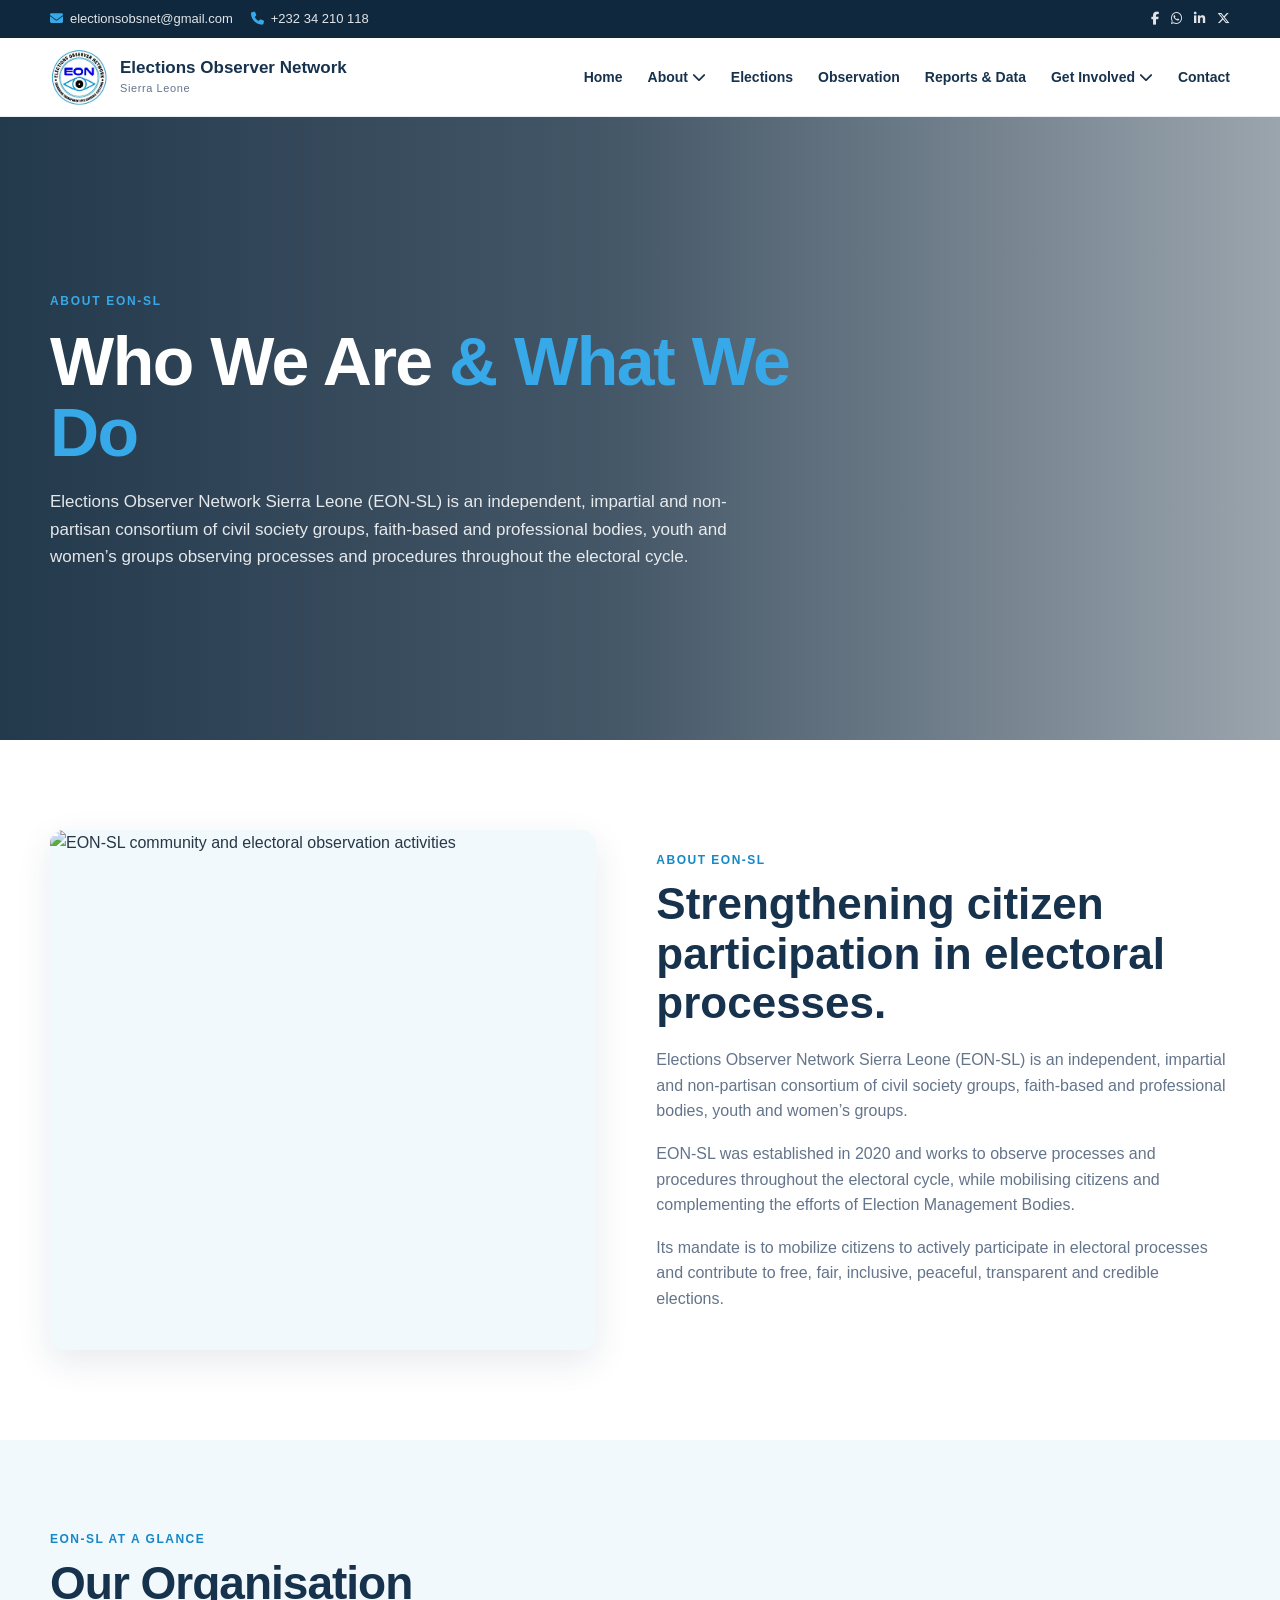
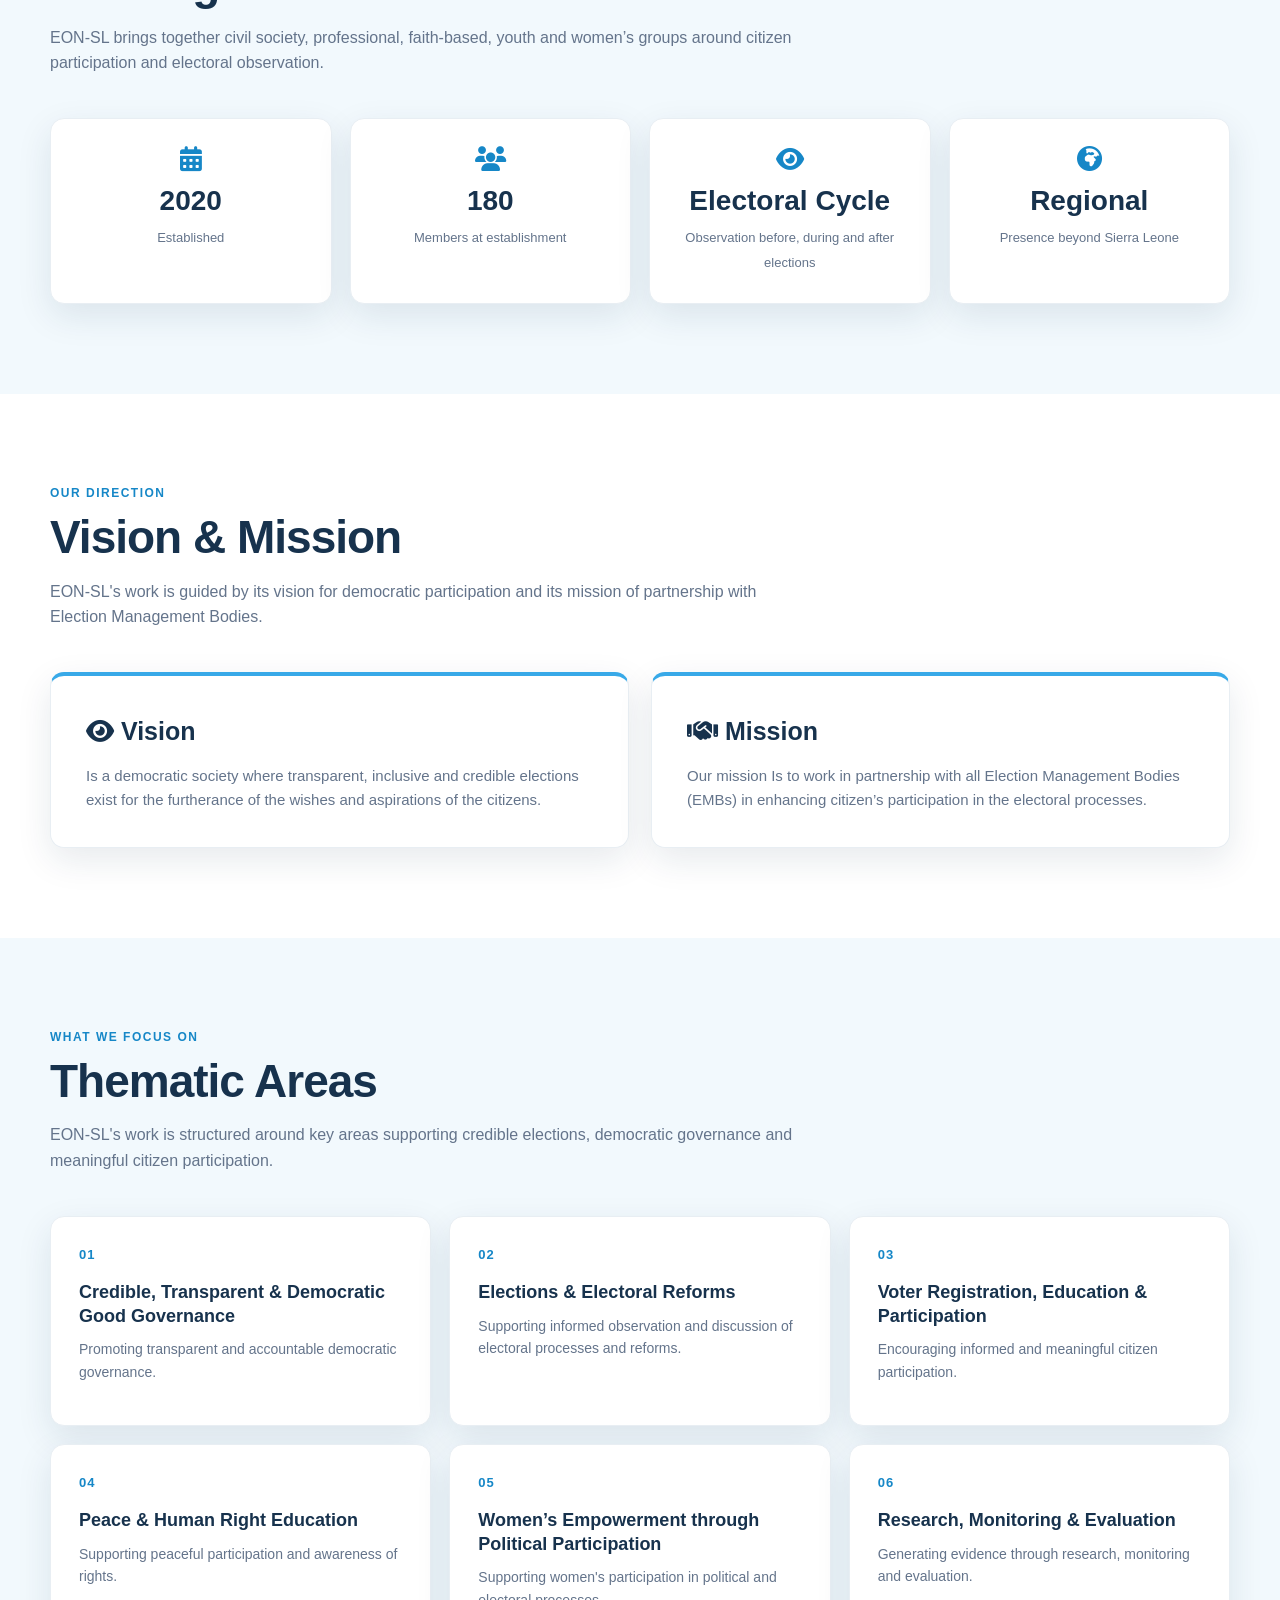
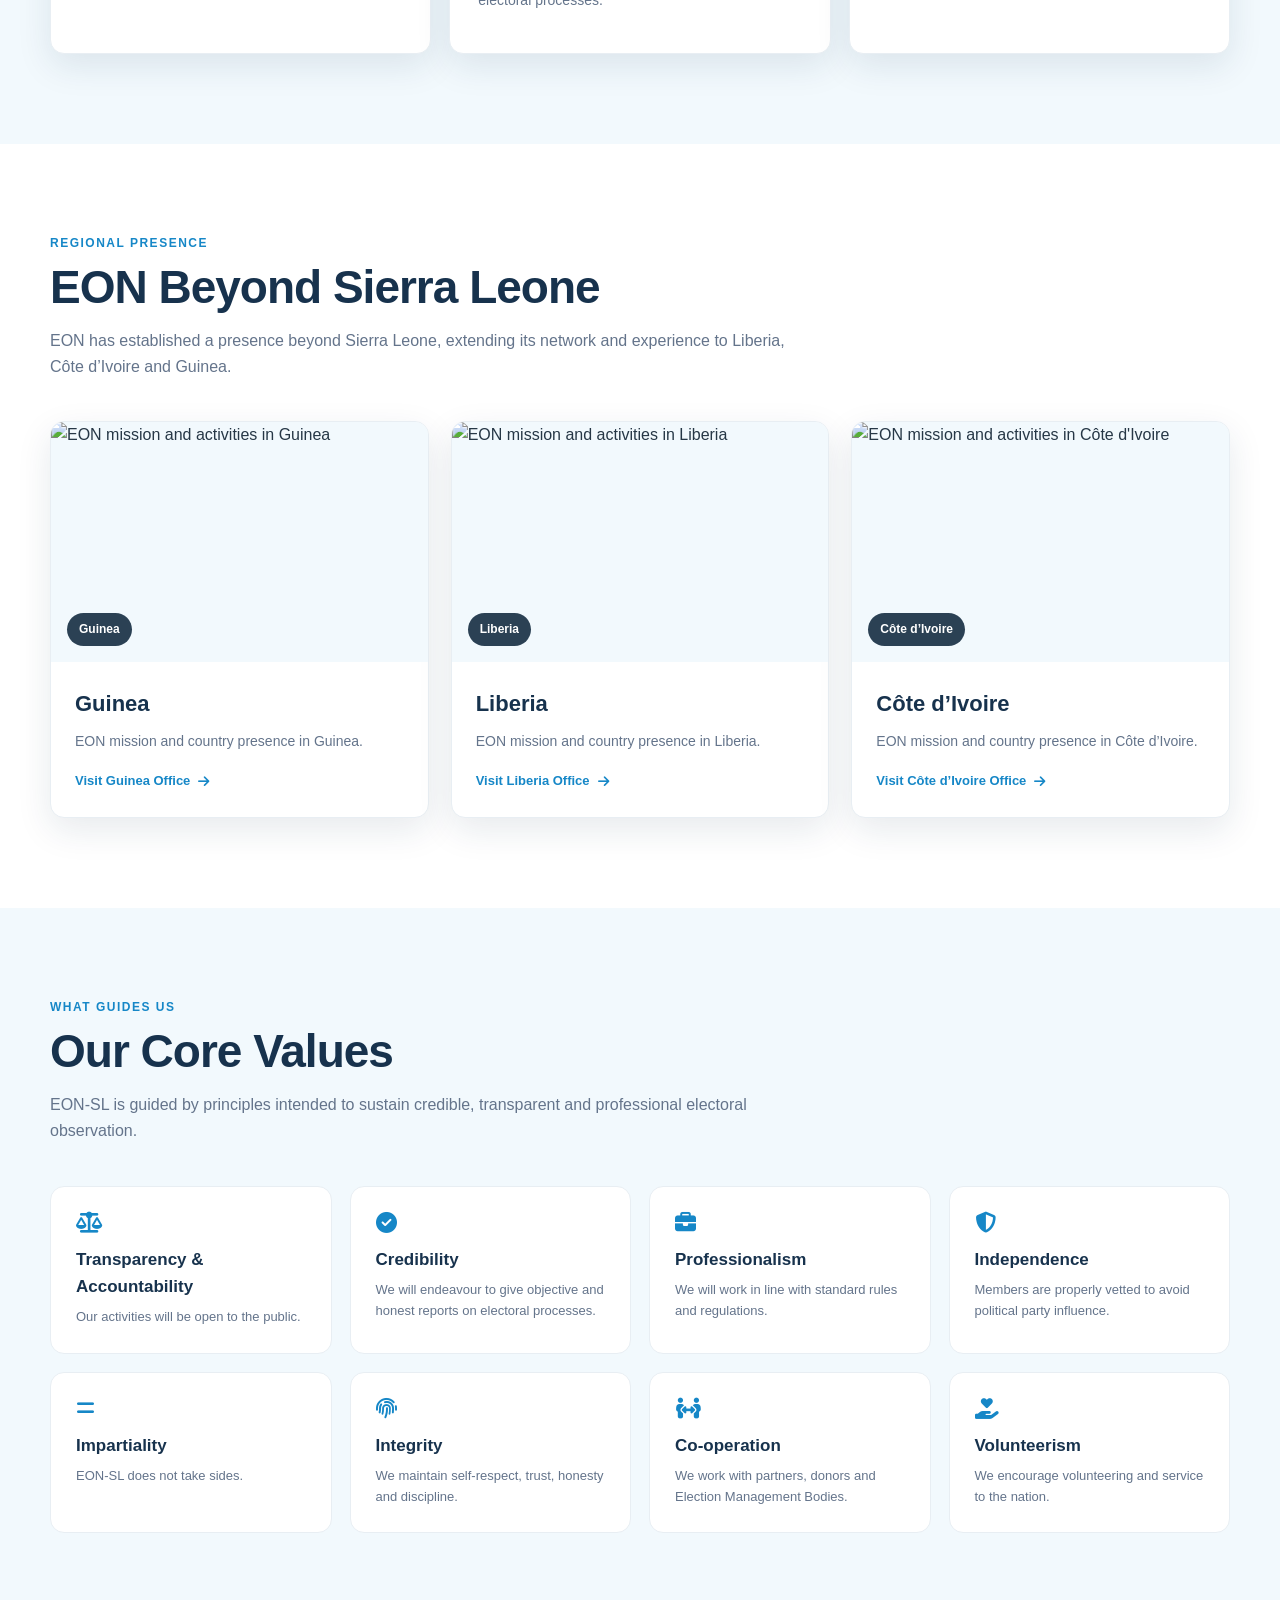
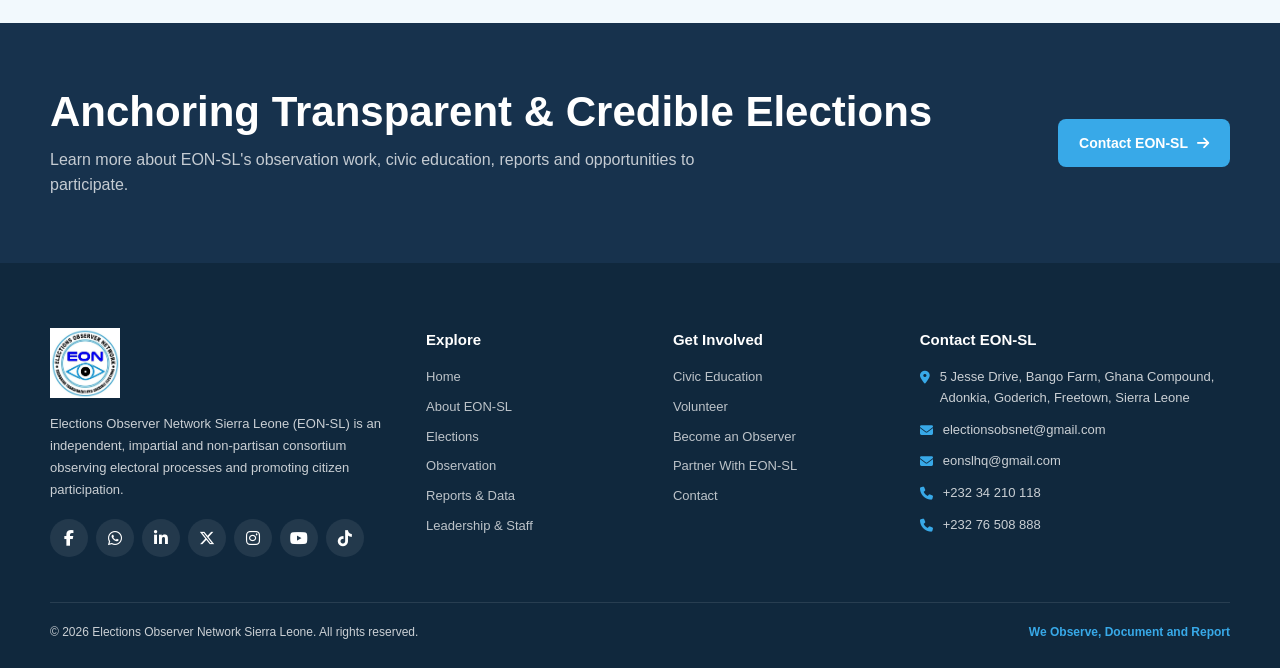
==== commit 47262cd2: "Add files via upload" ====
--- a/about.html
+++ b/about.html
@@ -1,170 +1,2122 @@
 <!DOCTYPE html>
 <html lang="en">
 <head>
-<meta charset="UTF-8">
-<meta name="viewport" content="width=device-width, initial-scale=1.0">
-<title>About EON-SL | Elections Observer Network Sierra Leone</title>
-<meta name="description" content="About the Elections Observer Network Sierra Leone (EON-SL): who we are, our mandate, vision, mission, thematic areas, core values, objectives and network.">
-<link rel="stylesheet" href="https://cdnjs.cloudflare.com/ajax/libs/font-awesome/6.5.2/css/all.min.css">
-<style>
-:root{--blue:#38A9E8;--blue-dark:#1687C7;--navy:#17324D;--footer:#10283D;--white:#fff;--light:#F2F9FD;--grey-light:#E8EEF3;--grey:#64748B;--dark:#17212B;--shadow:0 10px 30px rgba(23,50,77,.10);--radius:16px;--max:1200px}
-*{box-sizing:border-box;margin:0;padding:0}html{scroll-behavior:smooth}body{font-family:Arial,Helvetica,sans-serif;line-height:1.6;color:var(--dark);background:#fff}a{text-decoration:none;color:inherit}.container{width:min(92%,var(--max));margin:auto}
-.top-bar{background:var(--navy);color:#fff;font-size:.86rem}.top-inner{min-height:40px;display:flex;align-items:center}.top-contact{display:flex;gap:18px;flex-wrap:wrap}.top-contact i{color:var(--blue);margin-right:6px}
-header{position:sticky;top:0;z-index:1000;background:rgba(255,255,255,.98);border-bottom:1px solid var(--grey-light);box-shadow:0 2px 12px rgba(23,50,77,.05)}.navbar{min-height:82px;display:flex;align-items:center;justify-content:space-between;gap:24px}.brand{display:flex;align-items:center;gap:12px;flex-shrink:0}.brand img{width:58px;height:58px;object-fit:contain}.brand-title{font-size:1rem;font-weight:800;color:var(--navy);line-height:1.15}.brand-subtitle{font-size:.72rem;color:var(--grey);margin-top:3px}
-.desktop-nav{display:flex;align-items:center;gap:3px}.desktop-nav>a,.nav-dropdown>button{border:0;background:transparent;color:var(--navy);font-size:.88rem;font-weight:700;padding:11px 9px;cursor:pointer;border-radius:8px}.desktop-nav>a:hover,.desktop-nav>a.active,.nav-dropdown>button:hover{background:var(--light);color:var(--blue-dark)}.nav-dropdown{position:relative}.nav-dropdown button i{font-size:.65rem;margin-left:4px}.dropdown-menu{position:absolute;top:calc(100% + 8px);left:0;min-width:235px;background:#fff;border:1px solid var(--grey-light);border-radius:12px;box-shadow:var(--shadow);padding:8px;opacity:0;visibility:hidden;transform:translateY(-5px);transition:.2s}.nav-dropdown:hover .dropdown-menu,.nav-dropdown:focus-within .dropdown-menu{opacity:1;visibility:visible;transform:none}.dropdown-menu a{display:block;padding:10px 12px;border-radius:8px;font-size:.86rem;color:var(--navy)}.dropdown-menu a:hover{background:var(--light);color:var(--blue-dark)}
-.social-links{display:flex;gap:7px;align-items:center}.social-links a{width:34px;height:34px;border-radius:50%;display:flex;align-items:center;justify-content:center;background:var(--light);color:var(--navy);transition:.2s}.social-links a:hover{background:var(--blue);color:#fff;transform:translateY(-2px)}
-.mobile-toggle{display:none;width:44px;height:44px;border:1px solid var(--grey-light);border-radius:10px;background:#fff;color:var(--navy);font-size:1.3rem;cursor:pointer}.mobile-menu{display:none;background:#fff;border-top:1px solid var(--grey-light);max-height:calc(100vh - 82px);overflow:auto}.mobile-menu.open{display:block}.mobile-menu>a,.mobile-heading{display:flex;justify-content:space-between;align-items:center;width:100%;padding:14px 4%;border-bottom:1px solid var(--grey-light);background:#fff;color:var(--navy);font-weight:700}.mobile-heading{border:0;cursor:pointer;text-align:left;font-size:.94rem}.mobile-submenu{display:none;background:var(--light)}.mobile-submenu.open{display:block}.mobile-submenu a{display:block;padding:11px 8%;font-size:.86rem;border-bottom:1px solid rgba(232,238,243,.8);color:var(--navy)}.mobile-social{padding:18px 4%;display:flex;gap:9px;flex-wrap:wrap}.mobile-social a{width:38px;height:38px;border-radius:50%;display:flex;align-items:center;justify-content:center;background:var(--light);color:var(--navy)}
-.page-hero{background:linear-gradient(135deg,rgba(22,135,199,.97),rgba(23,50,77,.97));color:#fff;text-align:center;padding:82px 0}.eyebrow{font-size:.78rem;font-weight:800;letter-spacing:.08em;text-transform:uppercase}.page-hero .eyebrow{display:inline-block;padding:7px 13px;border:1px solid rgba(255,255,255,.3);border-radius:50px;margin-bottom:15px}.page-hero h1{font-size:clamp(2rem,5vw,3.4rem);line-height:1.1;margin-bottom:17px}.page-hero p{max-width:780px;margin:auto;font-size:1.04rem;opacity:.93}
-.section{padding:72px 0}.section-heading{text-align:center;max-width:800px;margin:0 auto 42px}.section-heading .eyebrow{color:var(--blue-dark);margin-bottom:8px}.section-heading h2{font-size:clamp(1.8rem,4vw,2.5rem);line-height:1.2;color:var(--navy);margin-bottom:13px}.section-heading p{color:var(--grey)}
-.intro-grid{display:grid;grid-template-columns:1.2fr .8fr;gap:30px}.content-card,.fact-card,.value-card,.theme-card,.network-card,.info-card{border:1px solid var(--grey-light);border-radius:var(--radius);background:#fff;box-shadow:0 5px 20px rgba(23,50,77,.05)}.content-card{padding:30px}.content-card h3{color:var(--navy);font-size:1.35rem;margin-bottom:14px}.content-card p{color:#425466;margin-bottom:14px}.fact-stack{display:grid;gap:15px}.fact-card{padding:20px;background:var(--light)}.fact-card strong{display:block;color:var(--navy);font-size:1.5rem}.fact-card span{color:var(--grey);font-size:.9rem}
-.split-section{background:var(--light)}.timeline{position:relative;max-width:900px;margin:auto}.timeline:before{content:"";position:absolute;left:21px;top:0;bottom:0;width:2px;background:var(--grey-light)}.timeline-item{position:relative;padding:0 0 28px 65px}.timeline-dot{position:absolute;left:10px;top:2px;width:24px;height:24px;border-radius:50%;background:var(--blue);border:5px solid #fff;box-shadow:0 0 0 2px var(--blue)}.timeline-year{color:var(--blue-dark);font-weight:800;font-size:.86rem}.timeline-item h3{color:var(--navy);font-size:1.15rem;margin:3px 0 5px}.timeline-item p{color:var(--grey);font-size:.94rem}
-.mandate-box{max-width:900px;margin:auto;background:var(--navy);color:#fff;padding:40px;border-radius:20px;text-align:center;box-shadow:var(--shadow)}.mandate-box h2{font-size:clamp(1.6rem,4vw,2.3rem);margin:8px 0 14px}.mandate-box p{opacity:.9;font-size:1.03rem}
-.two-grid{display:grid;grid-template-columns:1fr 1fr;gap:25px}.info-card{padding:30px}.info-card h3{color:var(--navy);font-size:1.35rem;margin-bottom:12px}.info-card p{color:var(--grey)}.info-card .icon{width:48px;height:48px;border-radius:12px;background:var(--light);color:var(--blue-dark);display:flex;align-items:center;justify-content:center;font-size:1.2rem;margin-bottom:17px}
-.theme-grid{display:grid;grid-template-columns:repeat(3,1fr);gap:18px}.theme-card{padding:23px}.theme-number{color:var(--blue-dark);font-weight:800;font-size:.8rem}.theme-card h3{color:var(--navy);font-size:1rem;margin-top:5px}
-.objectives{display:grid;grid-template-columns:1fr 1fr;gap:15px}.objective{display:flex;gap:12px;padding:17px;background:var(--light);border-radius:11px}.objective i{color:var(--blue-dark);margin-top:4px}.objective span{color:#425466;font-size:.92rem}
-.values-grid{display:grid;grid-template-columns:repeat(4,1fr);gap:15px}.value-card{padding:20px;text-align:center}.value-card i{font-size:1.25rem;color:var(--blue-dark);margin-bottom:10px}.value-card h3{font-size:.96rem;color:var(--navy)}
-.network-grid{display:grid;grid-template-columns:repeat(2,1fr);gap:14px}.network-card{padding:17px;display:flex;align-items:center;gap:12px}.network-card i{color:var(--blue-dark)}.network-card span{color:var(--navy);font-weight:700;font-size:.9rem}.reach{display:flex;flex-wrap:wrap;justify-content:center;gap:12px;margin-top:25px}.reach span{padding:10px 15px;border-radius:50px;background:var(--light);color:var(--navy);font-weight:800;font-size:.88rem}
-.cta-section{background:var(--light);padding:68px 0}.cta-box{background:var(--navy);color:#fff;border-radius:20px;padding:48px;display:flex;align-items:center;justify-content:space-between;gap:30px}.cta-box h2{font-size:clamp(1.6rem,4vw,2.3rem);line-height:1.2;margin-bottom:9px}.cta-box p{opacity:.88;max-width:680px}.cta-button{display:inline-flex;align-items:center;gap:8px;white-space:nowrap;background:var(--blue);color:#fff;padding:13px 21px;border-radius:9px;font-weight:800}.cta-button:hover{background:var(--blue-dark)}
-footer{background:var(--footer);color:#fff}.footer-main{padding:58px 0 38px}.footer-grid{display:grid;grid-template-columns:1.5fr 1fr 1fr 1.2fr;gap:38px}.footer-brand{display:flex;gap:13px;align-items:flex-start;margin-bottom:17px}.footer-brand img{width:58px;height:58px;object-fit:contain}.footer-brand h3{font-size:1rem;line-height:1.25}.footer-column p{color:rgba(255,255,255,.72);font-size:.88rem}.footer-column h4{font-size:.95rem;margin-bottom:15px}.footer-column ul{list-style:none}.footer-column li{margin-bottom:9px}.footer-column a{color:rgba(255,255,255,.72);font-size:.87rem}.footer-column a:hover{color:var(--blue)}.footer-contact p{margin-bottom:9px}.footer-contact i{width:20px;color:var(--blue)}.footer-social{margin-top:17px}.footer-social .social-links a{background:rgba(255,255,255,.1);color:#fff}.footer-social .social-links a:hover{background:var(--blue)}.footer-bottom{border-top:1px solid rgba(255,255,255,.12);padding:19px 0}.footer-bottom-inner{display:flex;justify-content:space-between;gap:20px;flex-wrap:wrap}.footer-bottom p{font-size:.8rem;color:rgba(255,255,255,.64)}.motto{color:var(--blue)!important;font-weight:800}
-@media(max-width:1100px){.desktop-nav>a,.nav-dropdown>button{font-size:.8rem;padding:10px 6px}.footer-grid{grid-template-columns:repeat(2,1fr)}}@media(max-width:900px){.desktop-nav,.navbar>.social-links{display:none}.mobile-toggle{display:flex;align-items:center;justify-content:center}.intro-grid,.two-grid{grid-template-columns:1fr}.theme-grid{grid-template-columns:repeat(2,1fr)}.values-grid{grid-template-columns:repeat(2,1fr)}.cta-box{flex-direction:column;align-items:flex-start}}@media(max-width:620px){.top-bar{display:none}.navbar{min-height:76px}.brand img{width:48px;height:48px}.brand-title{font-size:.88rem}.brand-subtitle{font-size:.64rem}.page-hero{padding:62px 0}.section{padding:53px 0}.theme-grid,.values-grid,.objectives,.network-grid{grid-template-columns:1fr}.content-card,.info-card,.mandate-box{padding:25px}.cta-box{padding:34px 24px}.footer-grid{grid-template-columns:1fr}.footer-bottom-inner{flex-direction:column;align-items:flex-start}}@media(prefers-reduced-motion:reduce){html{scroll-behavior:auto}}
-</style>
+  <meta charset="UTF-8">
+  <meta name="viewport" content="width=device-width, initial-scale=1.0">
+
+  <title>About EON-SL | Elections Observer Network Sierra Leone</title>
+
+  <meta
+    name="description"
+    content="Learn about Elections Observer Network Sierra Leone (EON-SL), its mandate, vision, mission, values and regional presence."
+  >
+
+  <meta
+    name="keywords"
+    content="EON-SL, Elections Observer Network Sierra Leone, election observation, civic participation, Sierra Leone, Guinea, Liberia, Côte d'Ivoire"
+  >
+
+  <meta name="theme-color" content="#38A9E8">
+
+  <!-- Font Awesome -->
+  <link
+    rel="stylesheet"
+    href="https://cdnjs.cloudflare.com/ajax/libs/font-awesome/6.5.2/css/all.min.css"
+  >
+
+  <style>
+    :root {
+      --eon-sky: #38A9E8;
+      --eon-sky-dark: #1687C7;
+      --eon-navy: #17324D;
+      --eon-dark: #10283D;
+      --eon-text: #263746;
+      --eon-grey: #64748B;
+      --eon-light: #F2F9FD;
+      --eon-border: #E8EEF3;
+      --white: #FFFFFF;
+      --shadow: 0 12px 35px rgba(23, 50, 77, 0.10);
+      --radius: 14px;
+      --container: 1180px;
+    }
+
+    * {
+      margin: 0;
+      padding: 0;
+      box-sizing: border-box;
+    }
+
+    html {
+      scroll-behavior: smooth;
+    }
+
+    body {
+      font-family:
+        Inter,
+        -apple-system,
+        BlinkMacSystemFont,
+        "Segoe UI",
+        Roboto,
+        Arial,
+        sans-serif;
+      color: var(--eon-text);
+      background: var(--white);
+      line-height: 1.6;
+      overflow-x: hidden;
+    }
+
+    img {
+      display: block;
+      max-width: 100%;
+    }
+
+    a {
+      color: inherit;
+      text-decoration: none;
+    }
+
+    button {
+      font: inherit;
+    }
+
+    .container {
+      width: min(var(--container), calc(100% - 40px));
+      margin: 0 auto;
+    }
+
+    /* TOP BAR */
+
+    .topbar {
+      background: var(--eon-dark);
+      color: rgba(255,255,255,0.88);
+      font-size: 13px;
+    }
+
+    .topbar-inner {
+      min-height: 38px;
+      display: flex;
+      justify-content: space-between;
+      align-items: center;
+      gap: 20px;
+    }
+
+    .topbar-contact {
+      display: flex;
+      flex-wrap: wrap;
+      gap: 18px;
+    }
+
+    .topbar-contact span {
+      display: inline-flex;
+      align-items: center;
+      gap: 7px;
+    }
+
+    .topbar-contact i {
+      color: var(--eon-sky);
+    }
+
+    .topbar-social {
+      display: flex;
+      flex-wrap: wrap;
+      gap: 12px;
+    }
+
+    .topbar-social a {
+      transition: 0.2s ease;
+    }
+
+    .topbar-social a:hover {
+      color: var(--eon-sky);
+    }
+
+    /* HEADER */
+
+    header {
+      background: var(--white);
+      border-bottom: 1px solid var(--eon-border);
+      position: sticky;
+      top: 0;
+      z-index: 1000;
+    }
+
+    .header-inner {
+      min-height: 78px;
+      display: flex;
+      align-items: center;
+      justify-content: space-between;
+      gap: 25px;
+    }
+
+    .brand {
+      display: flex;
+      align-items: center;
+      gap: 12px;
+      min-width: 0;
+    }
+
+    .brand img {
+      width: 58px;
+      height: 58px;
+      object-fit: contain;
+    }
+
+    .brand-text {
+      line-height: 1.15;
+    }
+
+    .brand-text strong {
+      display: block;
+      color: var(--eon-navy);
+      font-size: 17px;
+    }
+
+    .brand-text span {
+      color: var(--eon-grey);
+      font-size: 11px;
+      letter-spacing: 0.6px;
+    }
+
+    .desktop-nav {
+      display: flex;
+      align-items: center;
+      gap: 25px;
+    }
+
+    .desktop-nav > a,
+    .nav-dropdown > button {
+      border: 0;
+      background: transparent;
+      color: var(--eon-navy);
+      font-size: 14px;
+      font-weight: 700;
+      cursor: pointer;
+      padding: 28px 0;
+    }
+
+    .desktop-nav > a:hover,
+    .nav-dropdown > button:hover {
+      color: var(--eon-sky-dark);
+    }
+
+    .nav-dropdown {
+      position: relative;
+    }
+
+    .nav-dropdown-menu {
+      position: absolute;
+      top: 100%;
+      left: 50%;
+      transform: translateX(-50%);
+      width: 220px;
+      background: var(--white);
+      border: 1px solid var(--eon-border);
+      border-radius: 10px;
+      box-shadow: var(--shadow);
+      padding: 10px;
+      opacity: 0;
+      visibility: hidden;
+      transition: 0.2s ease;
+    }
+
+    .nav-dropdown:hover .nav-dropdown-menu {
+      opacity: 1;
+      visibility: visible;
+    }
+
+    .nav-dropdown-menu a {
+      display: block;
+      padding: 10px 12px;
+      border-radius: 7px;
+      color: var(--eon-text);
+      font-size: 13px;
+    }
+
+    .nav-dropdown-menu a:hover {
+      background: var(--eon-light);
+      color: var(--eon-sky-dark);
+    }
+
+    .mobile-menu-button {
+      display: none;
+      border: 0;
+      background: var(--eon-light);
+      color: var(--eon-navy);
+      width: 42px;
+      height: 42px;
+      border-radius: 9px;
+      cursor: pointer;
+      font-size: 20px;
+    }
+
+    .mobile-menu {
+      display: none;
+      padding: 10px 0 20px;
+      border-top: 1px solid var(--eon-border);
+    }
+
+    .mobile-menu.open {
+      display: block;
+    }
+
+    .mobile-menu a,
+    .mobile-submenu-button {
+      display: flex;
+      align-items: center;
+      justify-content: space-between;
+      width: 100%;
+      padding: 13px 0;
+      border: 0;
+      background: transparent;
+      color: var(--eon-navy);
+      font-size: 14px;
+      font-weight: 700;
+      text-align: left;
+      cursor: pointer;
+    }
+
+    .mobile-submenu {
+      display: none;
+      padding-left: 18px;
+    }
+
+    .mobile-submenu.open {
+      display: block;
+    }
+
+    .mobile-submenu a {
+      font-weight: 600;
+      color: var(--eon-grey);
+      padding: 9px 0;
+    }
+
+    /* HERO */
+
+    .page-hero {
+      min-height: 470px;
+      display: flex;
+      align-items: center;
+      position: relative;
+      overflow: hidden;
+      background:
+        linear-gradient(
+          90deg,
+          rgba(16,40,61,0.92) 0%,
+          rgba(16,40,61,0.78) 48%,
+          rgba(16,40,61,0.42) 100%
+        ),
+        url("assets/images/hero/about-hero.jpg") center/cover no-repeat;
+    }
+
+    .page-hero-content {
+      max-width: 760px;
+      color: var(--white);
+      padding: 80px 0;
+    }
+
+    .eyebrow {
+      display: inline-block;
+      margin-bottom: 14px;
+      color: var(--eon-sky);
+      font-size: 12px;
+      font-weight: 850;
+      letter-spacing: 1.7px;
+      text-transform: uppercase;
+    }
+
+    .page-hero h1 {
+      font-size: clamp(38px, 6vw, 68px);
+      line-height: 1.05;
+      letter-spacing: -1.5px;
+      margin-bottom: 20px;
+    }
+
+    .page-hero h1 span {
+      color: var(--eon-sky);
+    }
+
+    .page-hero p {
+      max-width: 680px;
+      color: rgba(255,255,255,0.88);
+      font-size: 17px;
+    }
+
+    /* GENERAL */
+
+    section {
+      padding: 90px 0;
+    }
+
+    .section-heading {
+      max-width: 760px;
+      margin-bottom: 42px;
+    }
+
+    .section-label {
+      color: var(--eon-sky-dark);
+      font-size: 12px;
+      font-weight: 850;
+      letter-spacing: 1.5px;
+      text-transform: uppercase;
+      margin-bottom: 9px;
+    }
+
+    .section-heading h2 {
+      color: var(--eon-navy);
+      font-size: clamp(30px, 4vw, 46px);
+      line-height: 1.12;
+      margin-bottom: 15px;
+      letter-spacing: -1px;
+    }
+
+    .section-heading p {
+      color: var(--eon-grey);
+      font-size: 16px;
+    }
+
+    /* ABOUT */
+
+    .about-section {
+      background: var(--white);
+    }
+
+    .about-grid {
+      display: grid;
+      grid-template-columns: 1fr 1.05fr;
+      gap: 60px;
+      align-items: center;
+    }
+
+    .about-image {
+      border-radius: var(--radius);
+      overflow: hidden;
+      box-shadow: var(--shadow);
+      background: var(--eon-light);
+    }
+
+    .about-image img {
+      width: 100%;
+      height: 520px;
+      object-fit: cover;
+    }
+
+    .about-copy h2 {
+      color: var(--eon-navy);
+      font-size: clamp(30px, 4vw, 44px);
+      line-height: 1.12;
+      margin-bottom: 20px;
+    }
+
+    .about-copy p {
+      color: var(--eon-grey);
+      margin-bottom: 17px;
+    }
+
+    /* FACTS */
+
+    .facts-section {
+      background: var(--eon-light);
+    }
+
+    .facts-grid {
+      display: grid;
+      grid-template-columns: repeat(4, 1fr);
+      gap: 18px;
+    }
+
+    .fact-card {
+      background: var(--white);
+      border: 1px solid var(--eon-border);
+      border-radius: var(--radius);
+      padding: 28px;
+      text-align: center;
+      box-shadow: var(--shadow);
+    }
+
+    .fact-card i {
+      color: var(--eon-sky-dark);
+      font-size: 25px;
+      margin-bottom: 14px;
+    }
+
+    .fact-card strong {
+      display: block;
+      color: var(--eon-navy);
+      font-size: 28px;
+      line-height: 1.1;
+      margin-bottom: 7px;
+    }
+
+    .fact-card span {
+      color: var(--eon-grey);
+      font-size: 13px;
+    }
+
+    /* VISION / MISSION */
+
+    .vision-mission-section {
+      background: var(--white);
+    }
+
+    .vm-grid {
+      display: grid;
+      grid-template-columns: repeat(2, 1fr);
+      gap: 22px;
+    }
+
+    .vm-card {
+      padding: 35px;
+      border: 1px solid var(--eon-border);
+      border-radius: var(--radius);
+      background: var(--white);
+      box-shadow: var(--shadow);
+      border-top: 4px solid var(--eon-sky);
+    }
+
+    .vm-card h3 {
+      color: var(--eon-navy);
+      font-size: 25px;
+      margin-bottom: 13px;
+    }
+
+    .vm-card p {
+      color: var(--eon-grey);
+      font-size: 15px;
+    }
+
+    /* THEMATIC AREAS */
+
+    .themes-section {
+      background: var(--eon-light);
+    }
+
+    .theme-grid {
+      display: grid;
+      grid-template-columns: repeat(3, 1fr);
+      gap: 18px;
+    }
+
+    .theme-card {
+      background: var(--white);
+      border: 1px solid var(--eon-border);
+      border-radius: var(--radius);
+      padding: 28px;
+      min-height: 210px;
+      box-shadow: var(--shadow);
+    }
+
+    .theme-number {
+      color: var(--eon-sky-dark);
+      font-size: 13px;
+      font-weight: 850;
+      letter-spacing: 1px;
+      margin-bottom: 16px;
+    }
+
+    .theme-card h3 {
+      color: var(--eon-navy);
+      font-size: 18px;
+      line-height: 1.3;
+      margin-bottom: 10px;
+    }
+
+    .theme-card p {
+      color: var(--eon-grey);
+      font-size: 14px;
+    }
+
+    /* REGIONAL PRESENCE */
+
+    .international-section {
+      background: var(--white);
+    }
+
+    .country-grid {
+      display: grid;
+      grid-template-columns: repeat(3, 1fr);
+      gap: 22px;
+    }
+
+    .country-card {
+      display: block;
+      overflow: hidden;
+      border: 1px solid var(--eon-border);
+      border-radius: var(--radius);
+      background: var(--white);
+      box-shadow: var(--shadow);
+      transition:
+        transform 0.25s ease,
+        box-shadow 0.25s ease;
+    }
+
+    .country-card:hover {
+      transform: translateY(-6px);
+      box-shadow: 0 18px 45px rgba(23, 50, 77, 0.14);
+    }
+
+    .country-image {
+      height: 240px;
+      position: relative;
+      overflow: hidden;
+      background: var(--eon-light);
+    }
+
+    .country-image img {
+      width: 100%;
+      height: 100%;
+      object-fit: cover;
+      transition: transform 0.35s ease;
+    }
+
+    .country-card:hover .country-image img {
+      transform: scale(1.05);
+    }
+
+    .country-badge {
+      position: absolute;
+      left: 16px;
+      bottom: 16px;
+      padding: 7px 12px;
+      border-radius: 20px;
+      background: rgba(16,40,61,0.88);
+      color: var(--white);
+      font-size: 12px;
+      font-weight: 800;
+    }
+
+    .country-content {
+      padding: 24px;
+    }
+
+    .country-content h3 {
+      color: var(--eon-navy);
+      font-size: 22px;
+      margin-bottom: 8px;
+    }
+
+    .country-content p {
+      color: var(--eon-grey);
+      font-size: 14px;
+      margin-bottom: 15px;
+    }
+
+    .country-link {
+      display: inline-flex;
+      align-items: center;
+      gap: 8px;
+      color: var(--eon-sky-dark);
+      font-size: 13px;
+      font-weight: 800;
+    }
+
+    /* CORE VALUES */
+
+    .values-section {
+      background: var(--eon-light);
+    }
+
+    .values-grid {
+      display: grid;
+      grid-template-columns: repeat(4, 1fr);
+      gap: 18px;
+    }
+
+    .value-card {
+      background: var(--white);
+      border: 1px solid var(--eon-border);
+      border-radius: var(--radius);
+      padding: 25px;
+    }
+
+    .value-card i {
+      color: var(--eon-sky-dark);
+      font-size: 21px;
+      margin-bottom: 13px;
+    }
+
+    .value-card h3 {
+      color: var(--eon-navy);
+      font-size: 17px;
+      margin-bottom: 7px;
+    }
+
+    .value-card p {
+      color: var(--eon-grey);
+      font-size: 13px;
+    }
+
+    /* CTA */
+
+    .final-cta {
+      padding: 65px 0;
+      background: var(--eon-navy);
+      color: var(--white);
+    }
+
+    .final-cta-inner {
+      display: flex;
+      align-items: center;
+      justify-content: space-between;
+      gap: 30px;
+    }
+
+    .final-cta h2 {
+      font-size: clamp(28px, 4vw, 42px);
+      line-height: 1.15;
+      margin-bottom: 10px;
+    }
+
+    .final-cta p {
+      color: rgba(255,255,255,0.75);
+      max-width: 650px;
+    }
+
+    .btn {
+      display: inline-flex;
+      align-items: center;
+      justify-content: center;
+      gap: 9px;
+      padding: 13px 21px;
+      border-radius: 8px;
+      background: var(--eon-sky);
+      color: var(--white);
+      font-size: 14px;
+      font-weight: 800;
+      transition: 0.2s ease;
+      white-space: nowrap;
+    }
+
+    .btn:hover {
+      background: var(--eon-sky-dark);
+      transform: translateY(-1px);
+    }
+
+    /* FOOTER */
+
+    footer {
+      background: var(--eon-dark);
+      color: rgba(255,255,255,0.78);
+      padding: 65px 0 25px;
+    }
+
+    .footer-grid {
+      display: grid;
+      grid-template-columns: 1.3fr 0.8fr 0.8fr 1.2fr;
+      gap: 40px;
+      padding-bottom: 45px;
+    }
+
+    .footer-brand img {
+      width: 70px;
+      height: 70px;
+      object-fit: contain;
+      margin-bottom: 15px;
+    }
+
+    .footer-brand p {
+      max-width: 350px;
+      font-size: 13px;
+      line-height: 1.7;
+    }
+
+    .footer-column h3 {
+      color: var(--white);
+      font-size: 15px;
+      margin-bottom: 15px;
+    }
+
+    .footer-column a {
+      display: block;
+      color: rgba(255,255,255,0.72);
+      font-size: 13px;
+      margin-bottom: 9px;
+    }
+
+    .footer-column a:hover {
+      color: var(--eon-sky);
+    }
+
+    .footer-contact p {
+      display: flex;
+      gap: 10px;
+      font-size: 13px;
+      margin-bottom: 11px;
+    }
+
+    .footer-contact i {
+      color: var(--eon-sky);
+      margin-top: 4px;
+    }
+
+    .footer-social {
+      display: flex;
+      flex-wrap: wrap;
+      align-items: center;
+      gap: 8px;
+      width: 100%;
+      max-width: 100%;
+      min-width: 0;
+      margin-top: 18px;
+    }
+
+    .social-icon {
+      display: inline-flex;
+      align-items: center;
+      justify-content: center;
+      width: 38px;
+      height: 38px;
+      min-width: 38px;
+      flex: 0 0 38px;
+      border-radius: 50%;
+      background: rgba(255,255,255,0.08);
+      color: var(--white);
+      transition: 0.2s ease;
+    }
+
+    .social-icon:hover {
+      background: var(--eon-sky);
+      transform: translateY(-2px);
+    }
+
+    .footer-bottom {
+      border-top: 1px solid rgba(255,255,255,0.1);
+      padding-top: 20px;
+      display: flex;
+      justify-content: space-between;
+      align-items: center;
+      gap: 20px;
+      font-size: 12px;
+    }
+
+    .footer-motto {
+      color: var(--eon-sky);
+      font-weight: 800;
+    }
+
+    /* RESPONSIVE */
+
+    @media (max-width: 980px) {
+      .desktop-nav {
+        display: none;
+      }
+
+      .mobile-menu-button {
+        display: inline-flex;
+        align-items: center;
+        justify-content: center;
+      }
+
+      .about-grid {
+        grid-template-columns: 1fr;
+      }
+
+      .facts-grid,
+      .values-grid {
+        grid-template-columns: repeat(2, 1fr);
+      }
+
+      .theme-grid {
+        grid-template-columns: repeat(2, 1fr);
+      }
+
+      .country-grid {
+        grid-template-columns: repeat(2, 1fr);
+      }
+
+      .footer-grid {
+        grid-template-columns: repeat(2, 1fr);
+      }
+    }
+
+    @media (max-width: 640px) {
+      .container {
+        width: min(100% - 28px, var(--container));
+      }
+
+      section {
+        padding: 65px 0;
+      }
+
+      .topbar-inner {
+        padding: 8px 0;
+        align-items: flex-start;
+        flex-direction: column;
+        gap: 7px;
+      }
+
+      .topbar-contact {
+        gap: 8px 15px;
+      }
+
+      .page-hero {
+        min-height: 430px;
+      }
+
+      .page-hero-content {
+        padding: 65px 0;
+      }
+
+      .page-hero h1 {
+        font-size: 42px;
+      }
+
+      .about-image img {
+        height: 330px;
+      }
+
+      .facts-grid,
+      .values-grid,
+      .theme-grid,
+      .country-grid,
+      .vm-grid,
+      .footer-grid {
+        grid-template-columns: 1fr;
+      }
+
+      .country-image {
+        height: 220px;
+      }
+
+      .final-cta-inner {
+        align-items: flex-start;
+        flex-direction: column;
+      }
+
+      .footer-bottom {
+        flex-direction: column;
+        align-items: flex-start;
+      }
+
+      .footer-social {
+        justify-content: center;
+        gap: 7px;
+      }
+
+      .social-icon {
+        width: 36px;
+        height: 36px;
+        min-width: 36px;
+        flex-basis: 36px;
+      }
+    }
+  </style>
 </head>
+
 <body>
 
-<div class="top-bar"><div class="container top-inner"><div class="top-contact">
-<a href="mailto:electionsobsnet@gmail.com"><i class="fa-solid fa-envelope"></i>electionsobsnet@gmail.com</a>
-<a href="tel:+23234210118"><i class="fa-solid fa-phone"></i>+232 34 210 118</a>
-<a href="tel:+23276508888"><i class="fa-solid fa-mobile-screen-button"></i>+232 76 508 888</a>
-</div></div></div>
-
-<header><div class="container navbar">
-<a href="index.html" class="brand"><img src="assets/images/eon-logo.png" alt="EON-SL Logo"><div><div class="brand-title">Elections Observer Network Sierra Leone</div><div class="brand-subtitle">Anchoring Transparent &amp; Credible Elections</div></div></a>
-
-<nav class="desktop-nav" aria-label="Main navigation">
-<a href="index.html">Home</a>
-<div class="nav-dropdown"><button type="button" class="active">About EON <i class="fa-solid fa-chevron-down"></i></button><div class="dropdown-menu">
-<a href="about.html">Who We Are</a><a href="about.html#vision-mission">Vision &amp; Mission</a><a href="about.html#mandate">Mandate</a><a href="about.html#values">Core Values</a><a href="about.html#objectives">Aims &amp; Objectives</a><a href="staff.html">Leadership &amp; Staff</a><a href="about.html#network">Member Organisations</a>
-</div></div>
-<div class="nav-dropdown"><button type="button">Elections <i class="fa-solid fa-chevron-down"></i></button><div class="dropdown-menu">
-<a href="elections.html">Current Election Cycle</a><a href="elections.html#calendar">Election Calendar</a><a href="elections.html#process">Electoral Process</a><a href="elections.html#management">Election Management</a><a href="elections.html#registration">Voter Registration</a><a href="elections.html#voting">Voting &amp; Counting</a><a href="elections.html#results">Results &amp; Tabulation</a><a href="elections.html#disputes">Complaints &amp; Disputes</a>
-</div></div>
-<div class="nav-dropdown"><button type="button">Observation <i class="fa-solid fa-chevron-down"></i></button><div class="dropdown-menu">
-<a href="observation.html">Methodology</a><a href="observation.html#plan">Observation Plan</a><a href="observation.html#lto-sto">LTO / STO</a><a href="observation.html#election-day">Election Day</a><a href="observation.html#media">Media Monitoring</a><a href="observation.html#incidents">Incident Monitoring</a><a href="observation.html#map">Observation Map</a>
-</div></div>
-<div class="nav-dropdown"><button type="button">Reports &amp; Data <i class="fa-solid fa-chevron-down"></i></button><div class="dropdown-menu">
-<a href="reports.html">All Reports</a><a href="reports.html#situation">Situation Reports</a><a href="reports.html#preliminary">Preliminary Statements</a><a href="reports.html#final">Final Reports</a><a href="reports.html#research">Research</a><a href="reports.html#data">Open Data</a>
-</div></div>
-<div class="nav-dropdown"><button type="button">Civic Education <i class="fa-solid fa-chevron-down"></i></button><div class="dropdown-menu">
-<a href="civic-education.html">Know Your Rights</a><a href="civic-education.html#voter-education">Voter Education</a><a href="civic-education.html#peaceful-elections">Peaceful Elections</a><a href="civic-education.html#inclusion">Inclusion</a><a href="civic-education.html#faqs">FAQs</a>
-</div></div>
-<div class="nav-dropdown"><button type="button">Get Involved <i class="fa-solid fa-chevron-down"></i></button><div class="dropdown-menu">
-<a href="get-involved.html">Get Involved</a><a href="volunteer.html">Volunteer</a><a href="observer-registration.html">Become an Observer</a><a href="get-involved.html#training">Training</a><a href="partnership.html">Partner With EON</a>
-</div></div>
-<a href="contact.html">Contact</a>
-</nav>
-
-<div class="social-links">
-<a href="https://www.facebook.com/EON-Sierra-Leone" data-social="facebook" target="_blank" rel="noopener" aria-label="Facebook"><i class="fa-brands fa-facebook-f"></i></a>
-<a href="https://wa.me/23234210118" data-social="whatsapp" target="_blank" rel="noopener" aria-label="WhatsApp"><i class="fa-brands fa-whatsapp"></i></a>
-<a href="https://www.linkedin.com/company/eon-sierra-leone/" data-social="linkedin" target="_blank" rel="noopener" aria-label="LinkedIn"><i class="fa-brands fa-linkedin-in"></i></a>
-<a href="https://x.com/EON_OBSERVE2023" data-social="x" target="_blank" rel="noopener" aria-label="X"><i class="fa-brands fa-x-twitter"></i></a>
-<a href="https://www.instagram.com/eon_sierra_leone/" data-social="instagram" target="_blank" rel="noopener" aria-label="Instagram"><i class="fa-brands fa-instagram"></i></a>
-<a href="https://www.youtube.com/@EON_SierraLeone" data-social="youtube" target="_blank" rel="noopener" aria-label="YouTube"><i class="fa-brands fa-youtube"></i></a>
-<a href="https://www.tiktok.com/@eon_sierra_leone" data-social="tiktok" target="_blank" rel="noopener" aria-label="TikTok"><i class="fa-brands fa-tiktok"></i></a>
-</div>
-
-<button class="mobile-toggle" id="mobileToggle" type="button" aria-expanded="false" aria-label="Open navigation menu"><i class="fa-solid fa-bars"></i></button>
-</div>
-
-<div class="mobile-menu" id="mobileMenu">
-<a href="index.html">Home</a>
-<button class="mobile-heading" type="button" data-submenu="m-about" aria-expanded="false">About EON <i class="fa-solid fa-chevron-down"></i></button>
-<div class="mobile-submenu" id="m-about"><a href="about.html">Who We Are</a><a href="about.html#vision-mission">Vision &amp; Mission</a><a href="about.html#mandate">Mandate</a><a href="about.html#values">Core Values</a><a href="about.html#objectives">Aims &amp; Objectives</a><a href="staff.html">Leadership &amp; Staff</a><a href="about.html#network">Member Organisations</a></div>
-<button class="mobile-heading" type="button" data-submenu="m-elections" aria-expanded="false">Elections <i class="fa-solid fa-chevron-down"></i></button>
-<div class="mobile-submenu" id="m-elections"><a href="elections.html">Current Election Cycle</a><a href="elections.html#calendar">Election Calendar</a><a href="elections.html#process">Electoral Process</a><a href="elections.html#management">Election Management</a><a href="elections.html#registration">Voter Registration</a><a href="elections.html#voting">Voting &amp; Counting</a><a href="elections.html#results">Results &amp; Tabulation</a><a href="elections.html#disputes">Complaints &amp; Disputes</a></div>
-<button class="mobile-heading" type="button" data-submenu="m-observation" aria-expanded="false">Observation <i class="fa-solid fa-chevron-down"></i></button>
-<div class="mobile-submenu" id="m-observation"><a href="observation.html">Methodology</a><a href="observation.html#plan">Observation Plan</a><a href="observation.html#lto-sto">LTO / STO</a><a href="observation.html#election-day">Election Day</a><a href="observation.html#media">Media Monitoring</a><a href="observation.html#incidents">Incident Monitoring</a><a href="observation.html#map">Observation Map</a></div>
-<button class="mobile-heading" type="button" data-submenu="m-reports" aria-expanded="false">Reports &amp; Data <i class="fa-solid fa-chevron-down"></i></button>
-<div class="mobile-submenu" id="m-reports"><a href="reports.html">All Reports</a><a href="reports.html#situation">Situation Reports</a><a href="reports.html#preliminary">Preliminary Statements</a><a href="reports.html#final">Final Reports</a><a href="reports.html#research">Research</a><a href="reports.html#data">Open Data</a></div>
-<button class="mobile-heading" type="button" data-submenu="m-civic" aria-expanded="false">Civic Education <i class="fa-solid fa-chevron-down"></i></button>
-<div class="mobile-submenu" id="m-civic"><a href="civic-education.html">Know Your Rights</a><a href="civic-education.html#voter-education">Voter Education</a><a href="civic-education.html#peaceful-elections">Peaceful Elections</a><a href="civic-education.html#inclusion">Inclusion</a><a href="civic-education.html#faqs">FAQs</a></div>
-<button class="mobile-heading" type="button" data-submenu="m-involved" aria-expanded="false">Get Involved <i class="fa-solid fa-chevron-down"></i></button>
-<div class="mobile-submenu" id="m-involved"><a href="get-involved.html">Get Involved</a><a href="volunteer.html">Volunteer</a><a href="observer-registration.html">Become an Observer</a><a href="get-involved.html#training">Training</a><a href="partnership.html">Partner With EON</a></div>
-<a href="contact.html">Contact</a>
-<div class="mobile-social">
-<a href="https://www.facebook.com/EON-Sierra-Leone" data-social="facebook" target="_blank" rel="noopener" aria-label="Facebook"><i class="fa-brands fa-facebook-f"></i></a><a href="https://wa.me/23234210118" data-social="whatsapp" target="_blank" rel="noopener" aria-label="WhatsApp"><i class="fa-brands fa-whatsapp"></i></a><a href="https://www.linkedin.com/company/eon-sierra-leone/" data-social="linkedin" target="_blank" rel="noopener" aria-label="LinkedIn"><i class="fa-brands fa-linkedin-in"></i></a><a href="https://x.com/EON_OBSERVE2023" data-social="x" target="_blank" rel="noopener" aria-label="X"><i class="fa-brands fa-x-twitter"></i></a><a href="https://www.instagram.com/eon_sierra_leone/" data-social="instagram" target="_blank" rel="noopener" aria-label="Instagram"><i class="fa-brands fa-instagram"></i></a><a href="https://www.youtube.com/@EON_SierraLeone" data-social="youtube" target="_blank" rel="noopener" aria-label="YouTube"><i class="fa-brands fa-youtube"></i></a><a href="https://www.tiktok.com/@eon_sierra_leone" data-social="tiktok" target="_blank" rel="noopener" aria-label="TikTok"><i class="fa-brands fa-tiktok"></i></a>
-</div>
-</div></header>
-
-<section class="page-hero"><div class="container"><div class="eyebrow">About EON-SL</div><h1>Who We Are</h1><p>Elections Observer Network Sierra Leone is an independent, impartial and non-partisan consortium observing the processes and procedures of the electoral cycle in Sierra Leone.</p></div></section>
-
-<main>
-<section class="section" id="who-we-are"><div class="container"><div class="section-heading"><div class="eyebrow">Our Identity</div><h2>An Independent Electoral Observation Network</h2><p>EON brings together civil society, faith-based, professional, youth and women’s groups to support citizen participation and electoral observation.</p></div>
-<div class="intro-grid"><div class="content-card"><h3>Elections Observer Network (EON)</h3><p>Elections Observer Network (EON) is an independent, impartial and non-partisan consortium of civil society groups, faith-based, professional bodies, Youths and Women’s groups to observe the processes and procedures of the electoral cycle in Sierra Leone.</p><p>EON was formed in June 2019 and launched in September 2020 with 180 members regardless of political affiliation.</p></div>
-<div class="fact-stack"><div class="fact-card"><strong>June 2019</strong><span>Formation of EON</span></div><div class="fact-card"><strong>17 September 2020</strong><span>Formal launch of EON</span></div><div class="fact-card"><strong>180</strong><span>Members at launch, regardless of political affiliation</span></div></div></div></div></section>
-
-<section class="section split-section" id="journey"><div class="container"><div class="section-heading"><div class="eyebrow">Our Journey</div><h2>From Formation to Regional Reach</h2><p>Key milestones supplied by EON describing its formation, launch, national coordination network and expansion beyond Sierra Leone.</p></div>
-<div class="timeline">
-<div class="timeline-item"><div class="timeline-dot"></div><div class="timeline-year">JUNE 2019</div><h3>EON Formed</h3><p>Elections Observer Network was formed as a consortium focused on observing the electoral cycle in Sierra Leone.</p></div>
-<div class="timeline-item"><div class="timeline-dot"></div><div class="timeline-year">17 SEPTEMBER 2020</div><h3>Formal Launch</h3><p>EON was formally launched with 180 members regardless of political affiliation.</p></div>
-<div class="timeline-item"><div class="timeline-dot"></div><div class="timeline-year">NATIONAL NETWORK</div><h3>Regional &amp; District Coordination</h3><p>The Network succeeded in installing Regional and District coordinators across the country to facilitate the easy deployment of observation teams for elections.</p></div>
-<div class="timeline-item"><div class="timeline-dot"></div><div class="timeline-year">REGIONAL EXPANSION</div><h3>Established Beyond Sierra Leone</h3><p>EON currently states that it has been established in Liberia, Côte d’Ivoire and Guinea.</p></div>
-</div></div></section>
-
-<section class="section" id="mandate"><div class="container"><div class="mandate-box"><div class="eyebrow">Our Mandate</div><h2>Mobilising Citizens. Supporting Credible Elections.</h2><p>Our mandate is to mobilize citizens to actively participate and to complement the efforts of the Election Management Bodies (EMBs) in ensuring a free, fair, inclusive, peaceful, transparent and credible elections.</p></div></div></section>
-
-<section class="section split-section" id="vision-mission"><div class="container"><div class="section-heading"><div class="eyebrow">Direction</div><h2>Vision &amp; Mission</h2></div><div class="two-grid">
-<div class="info-card"><div class="icon"><i class="fa-solid fa-eye"></i></div><h3>Our Vision</h3><p>Is a democratic society where transparent, inclusive and credible elections exist for the furtherance of the wishes and aspirations of the citizens</p></div>
-<div class="info-card"><div class="icon"><i class="fa-solid fa-handshake"></i></div><h3>Our Mission</h3><p>Our mission Is to work in partnership with all Election Management Bodies (EMBs) in enhancing citizen’s participation in the electoral processes</p></div>
-</div></div></section>
-
-<section class="section" id="themes"><div class="container"><div class="section-heading"><div class="eyebrow">What We Focus On</div><h2>Thematic Areas</h2><p>EON’s thematic areas reflect the Network’s stated areas of work.</p></div><div class="theme-grid">
-<div class="theme-card"><div class="theme-number">01</div><h3>Credible, Transparent &amp; Democratic Good Governance</h3></div>
-<div class="theme-card"><div class="theme-number">02</div><h3>Elections &amp; Electoral Reforms</h3></div>
-<div class="theme-card"><div class="theme-number">03</div><h3>Voter Registration, Education &amp; Participation</h3></div>
-<div class="theme-card"><div class="theme-number">04</div><h3>Peace &amp; Human Right Education</h3></div>
-<div class="theme-card"><div class="theme-number">05</div><h3>Women’s Empowerment through Political Participation</h3></div>
-<div class="theme-card"><div class="theme-number">06</div><h3>Research, Monitoring &amp; Evaluation</h3></div>
-</div></div></section>
-
-<section class="section split-section" id="objectives"><div class="container"><div class="section-heading"><div class="eyebrow">Our Work</div><h2>Aims &amp; Objectives</h2><p>Key aims and objectives stated in EON’s organisational material.</p></div><div class="objectives">
-<div class="objective"><i class="fa-solid fa-check"></i><span>Encourage citizen participation throughout the electoral process.</span></div>
-<div class="objective"><i class="fa-solid fa-check"></i><span>Critically analyse systematic electoral activities undertaken by ECSL, PPRC, NCRA &amp; Statistics Office.</span></div>
-<div class="objective"><i class="fa-solid fa-check"></i><span>Promote free, fair, inclusive, transparent and accountable elections.</span></div>
-<div class="objective"><i class="fa-solid fa-check"></i><span>Prevent electoral fraud.</span></div>
-<div class="objective"><i class="fa-solid fa-check"></i><span>Promote issue-based campaigns.</span></div>
-<div class="objective"><i class="fa-solid fa-check"></i><span>Enhance the credibility of electoral outcomes.</span></div>
-<div class="objective"><i class="fa-solid fa-check"></i><span>Identify successes and challenges and make recommendations to Election Management Bodies.</span></div>
-</div></div></section>
-
-<section class="section" id="values"><div class="container"><div class="section-heading"><div class="eyebrow">Our Principles</div><h2>Core Values</h2><p>The values that guide EON-SL’s organisational identity and approach.</p></div><div class="values-grid">
-<div class="value-card"><i class="fa-solid fa-scale-balanced"></i><h3>Transparency &amp; Accountability</h3></div><div class="value-card"><i class="fa-solid fa-award"></i><h3>Credibility</h3></div><div class="value-card"><i class="fa-solid fa-briefcase"></i><h3>Professionalism</h3></div><div class="value-card"><i class="fa-solid fa-shield-halved"></i><h3>Independence</h3></div><div class="value-card"><i class="fa-solid fa-equals"></i><h3>Impartiality</h3></div><div class="value-card"><i class="fa-solid fa-fingerprint"></i><h3>Integrity</h3></div><div class="value-card"><i class="fa-solid fa-people-group"></i><h3>Co-operation</h3></div><div class="value-card"><i class="fa-solid fa-hands-helping"></i><h3>Volunteerism</h3></div>
-</div></div></section>
-
-<section class="section split-section" id="network"><div class="container"><div class="section-heading"><div class="eyebrow">Our Consortium</div><h2>Member Organisations</h2><p>EON has identified the following organisations as member organisations in the information supplied to the Network.</p></div><div class="network-grid">
-<div class="network-card"><i class="fa-solid fa-users"></i><span>Eminent Women for Peace Mediators</span></div><div class="network-card"><i class="fa-solid fa-users"></i><span>Amnesty International</span></div><div class="network-card"><i class="fa-solid fa-users"></i><span>Sierra Leone Scouts Association</span></div><div class="network-card"><i class="fa-solid fa-users"></i><span>Women’s Forum Sierra Leone</span></div><div class="network-card"><i class="fa-solid fa-users"></i><span>Southern Province Women’s Network (SProWNet)</span></div><div class="network-card"><i class="fa-solid fa-users"></i><span>Northern Region Women’s Network (NoRWeN)</span></div><div class="network-card"><i class="fa-solid fa-users"></i><span>Initiative for Civic Education (ICE)</span></div>
-</div><div class="section-heading" style="margin-top:48px;margin-bottom:15px"><div class="eyebrow">Geographical Reach</div><h2 style="font-size:1.8rem">Beyond Sierra Leone</h2></div><div class="reach"><span>Sierra Leone</span><span>Liberia</span><span>Côte d’Ivoire</span><span>Guinea</span></div></div></section>
-
-<section class="cta-section"><div class="container"><div class="cta-box"><div><h2>Meet the EON-SL Team</h2><p>Explore the leadership and management team supporting EON-SL’s programmes, coordination, training, quality assurance, finance and technology functions.</p></div><a class="cta-button" href="staff.html">Leadership &amp; Staff <i class="fa-solid fa-arrow-right"></i></a></div></div></section>
-</main>
-
-<footer><div class="footer-main"><div class="container footer-grid">
-<div class="footer-column"><div class="footer-brand"><img src="assets/images/eon-logo.png" alt="EON-SL Logo"><h3>Elections Observer Network<br>Sierra Leone</h3></div><p>An independent, impartial and non-partisan consortium of civil society groups, faith-based organisations, professional bodies, youth and women’s groups observing electoral processes in Sierra Leone.</p><div class="footer-social"><div class="social-links">
-<a href="https://www.facebook.com/EON-Sierra-Leone" data-social="facebook" target="_blank" rel="noopener" aria-label="Facebook"><i class="fa-brands fa-facebook-f"></i></a><a href="https://wa.me/23234210118" data-social="whatsapp" target="_blank" rel="noopener" aria-label="WhatsApp"><i class="fa-brands fa-whatsapp"></i></a><a href="https://www.linkedin.com/company/eon-sierra-leone/" data-social="linkedin" target="_blank" rel="noopener" aria-label="LinkedIn"><i class="fa-brands fa-linkedin-in"></i></a><a href="https://x.com/EON_OBSERVE2023" data-social="x" target="_blank" rel="noopener" aria-label="X"><i class="fa-brands fa-x-twitter"></i></a><a href="https://www.instagram.com/eon_sierra_leone/" data-social="instagram" target="_blank" rel="noopener" aria-label="Instagram"><i class="fa-brands fa-instagram"></i></a><a href="https://www.youtube.com/@EON_SierraLeone" data-social="youtube" target="_blank" rel="noopener" aria-label="YouTube"><i class="fa-brands fa-youtube"></i></a><a href="https://www.tiktok.com/@eon_sierra_leone" data-social="tiktok" target="_blank" rel="noopener" aria-label="TikTok"><i class="fa-brands fa-tiktok"></i></a>
-</div></div></div>
-<div class="footer-column"><h4>Quick Links</h4><ul><li><a href="index.html">Home</a></li><li><a href="about.html">About EON</a></li><li><a href="elections.html">Elections</a></li><li><a href="observation.html">Observation</a></li><li><a href="reports.html">Reports &amp; Data</a></li><li><a href="contact.html">Contact</a></li></ul></div>
-<div class="footer-column"><h4>About</h4><ul><li><a href="about.html#vision-mission">Vision &amp; Mission</a></li><li><a href="about.html#mandate">Mandate</a></li><li><a href="about.html#themes">Thematic Areas</a></li><li><a href="about.html#objectives">Aims &amp; Objectives</a></li><li><a href="about.html#values">Core Values</a></li><li><a href="staff.html">Leadership &amp; Staff</a></li></ul></div>
-<div class="footer-column footer-contact"><h4>Contact EON-SL</h4><p><i class="fa-solid fa-location-dot"></i>5 Jesse Drive, Bango Farm,<br>Ghana Compound, Adonkia,<br>Goderich, Freetown,<br>Sierra Leone</p><p><i class="fa-solid fa-envelope"></i><a href="mailto:electionsobsnet@gmail.com">electionsobsnet@gmail.com</a></p><p><i class="fa-solid fa-envelope"></i><a href="mailto:eonslhq@gmail.com">eonslhq@gmail.com</a></p><p><i class="fa-solid fa-phone"></i><a href="tel:+23234210118">+232 34 210 118</a></p><p><i class="fa-solid fa-mobile-screen-button"></i><a href="tel:+23276508888">+232 76 508 888</a></p></div>
-</div></div><div class="footer-bottom"><div class="container footer-bottom-inner"><p>&copy; 2026 Elections Observer Network Sierra Leone. All rights reserved.</p><p class="motto">We Observe, Document and Report</p></div></div></footer>
-
-<script>
-const EON_SOCIAL_LINKS={facebook:"https://www.facebook.com/EON-Sierra-Leone",whatsapp:"https://wa.me/23234210118",linkedin:"https://www.linkedin.com/company/eon-sierra-leone/",x:"https://x.com/EON_OBSERVE2023",instagram:"https://www.instagram.com/eon_sierra_leone/",youtube:"https://www.youtube.com/@EON_SierraLeone",tiktok:"https://www.tiktok.com/@eon_sierra_leone/"};
-document.querySelectorAll("[data-social]").forEach(link=>{const key=link.dataset.social;if(EON_SOCIAL_LINKS[key])link.href=EON_SOCIAL_LINKS[key]});
-const mobileToggle=document.getElementById("mobileToggle"),mobileMenu=document.getElementById("mobileMenu");
-mobileToggle.addEventListener("click",()=>{const open=mobileMenu.classList.toggle("open");mobileToggle.setAttribute("aria-expanded",open);mobileToggle.setAttribute("aria-label",open?"Close navigation menu":"Open navigation menu");mobileToggle.innerHTML=open?'<i class="fa-solid fa-xmark"></i>':'<i class="fa-solid fa-bars"></i>'});
-document.querySelectorAll("[data-submenu]").forEach(button=>{button.addEventListener("click",()=>{const submenu=document.getElementById(button.dataset.submenu),open=submenu.classList.toggle("open");button.setAttribute("aria-expanded",open);const icon=button.querySelector("i");if(icon)icon.style.transform=open?"rotate(180deg)":"rotate(0deg)"})});
-mobileMenu.querySelectorAll("a").forEach(link=>link.addEventListener("click",()=>{mobileMenu.classList.remove("open");mobileToggle.setAttribute("aria-expanded","false");mobileToggle.setAttribute("aria-label","Open navigation menu");mobileToggle.innerHTML='<i class="fa-solid fa-bars"></i>'}));
-window.addEventListener("resize",()=>{if(window.innerWidth>900){mobileMenu.classList.remove("open");mobileToggle.setAttribute("aria-expanded","false");mobileToggle.innerHTML='<i class="fa-solid fa-bars"></i>'}});
-</script>
+  <!-- TOP BAR -->
+
+  <div class="topbar">
+    <div class="container">
+      <div class="topbar-inner">
+
+        <div class="topbar-contact">
+          <span>
+            <i class="fa-solid fa-envelope"></i>
+            electionsobsnet@gmail.com
+          </span>
+
+          <span>
+            <i class="fa-solid fa-phone"></i>
+            +232 34 210 118
+          </span>
+        </div>
+
+        <div class="topbar-social">
+          <a data-social="facebook" target="_blank" rel="noopener" aria-label="Facebook">
+            <i class="fa-brands fa-facebook-f"></i>
+          </a>
+
+          <a data-social="whatsapp" target="_blank" rel="noopener" aria-label="WhatsApp">
+            <i class="fa-brands fa-whatsapp"></i>
+          </a>
+
+          <a data-social="linkedin" target="_blank" rel="noopener" aria-label="LinkedIn">
+            <i class="fa-brands fa-linkedin-in"></i>
+          </a>
+
+          <a data-social="x" target="_blank" rel="noopener" aria-label="X">
+            <i class="fa-brands fa-x-twitter"></i>
+          </a>
+        </div>
+
+      </div>
+    </div>
+  </div>
+
+
+  <!-- HEADER -->
+
+  <header>
+    <div class="container">
+
+      <div class="header-inner">
+
+        <a href="index.html" class="brand" aria-label="EON-SL Home">
+
+          <img
+            src="assets/images/eon-logo.png"
+            alt="EON-SL Logo"
+          >
+
+          <div class="brand-text">
+            <strong>Elections Observer Network</strong>
+            <span>Sierra Leone</span>
+          </div>
+
+        </a>
+
+
+        <nav class="desktop-nav" aria-label="Main navigation">
+
+          <a href="index.html">Home</a>
+
+          <div class="nav-dropdown">
+
+            <button type="button">
+              About
+              <i class="fa-solid fa-chevron-down"></i>
+            </button>
+
+            <div class="nav-dropdown-menu">
+              <a href="about.html">About EON-SL</a>
+              <a href="staff.html">Leadership & Staff</a>
+            </div>
+
+          </div>
+
+          <a href="elections.html">Elections</a>
+
+          <a href="observation.html">Observation</a>
+
+          <a href="reports.html">Reports & Data</a>
+
+          <div class="nav-dropdown">
+
+            <button type="button">
+              Get Involved
+              <i class="fa-solid fa-chevron-down"></i>
+            </button>
+
+            <div class="nav-dropdown-menu">
+              <a href="civic-education.html">Civic Education</a>
+              <a href="volunteer.html">Volunteer</a>
+              <a href="observer-registration.html">Become an Observer</a>
+              <a href="partnership.html">Partner With EON-SL</a>
+            </div>
+
+          </div>
+
+          <a href="contact.html">Contact</a>
+
+        </nav>
+
+
+        <button
+          class="mobile-menu-button"
+          id="mobileMenuButton"
+          aria-label="Open navigation menu"
+          aria-expanded="false"
+          type="button"
+        >
+          <i class="fa-solid fa-bars"></i>
+        </button>
+
+      </div>
+
+
+      <!-- MOBILE MENU -->
+
+      <div class="mobile-menu" id="mobileMenu">
+
+        <a href="index.html">Home</a>
+
+        <button
+          class="mobile-submenu-button"
+          type="button"
+          data-submenu="aboutSubmenu"
+          aria-expanded="false"
+        >
+          About
+          <i class="fa-solid fa-chevron-down"></i>
+        </button>
+
+        <div class="mobile-submenu" id="aboutSubmenu">
+          <a href="about.html">About EON-SL</a>
+          <a href="staff.html">Leadership & Staff</a>
+        </div>
+
+        <a href="elections.html">Elections</a>
+        <a href="observation.html">Observation</a>
+        <a href="reports.html">Reports & Data</a>
+
+        <button
+          class="mobile-submenu-button"
+          type="button"
+          data-submenu="involvedSubmenu"
+          aria-expanded="false"
+        >
+          Get Involved
+          <i class="fa-solid fa-chevron-down"></i>
+        </button>
+
+        <div class="mobile-submenu" id="involvedSubmenu">
+          <a href="civic-education.html">Civic Education</a>
+          <a href="volunteer.html">Volunteer</a>
+          <a href="observer-registration.html">Become an Observer</a>
+          <a href="partnership.html">Partner With EON-SL</a>
+        </div>
+
+        <a href="contact.html">Contact</a>
+
+      </div>
+
+    </div>
+  </header>
+
+
+  <!-- HERO -->
+
+  <main>
+
+    <section class="page-hero">
+
+      <div class="container">
+
+        <div class="page-hero-content">
+
+          <div class="eyebrow">
+            About EON-SL
+          </div>
+
+          <h1>
+            Who We Are
+            <span>& What We Do</span>
+          </h1>
+
+          <p>
+            Elections Observer Network Sierra Leone (EON-SL) is an
+            independent, impartial and non-partisan consortium of civil
+            society groups, faith-based and professional bodies, youth
+            and women’s groups observing processes and procedures
+            throughout the electoral cycle.
+          </p>
+
+        </div>
+
+      </div>
+
+    </section>
+
+
+    <!-- ABOUT EON -->
+
+    <section class="about-section">
+
+      <div class="container">
+
+        <div class="about-grid">
+
+          <div class="about-image">
+
+            <img
+              src="assets/images/hero/about-hero.jpg"
+              alt="EON-SL community and electoral observation activities"
+            >
+
+          </div>
+
+
+          <div class="about-copy">
+
+            <div class="section-label">
+              About EON-SL
+            </div>
+
+            <h2>
+              Strengthening citizen participation in electoral processes.
+            </h2>
+
+            <p>
+              Elections Observer Network Sierra Leone (EON-SL) is an
+              independent, impartial and non-partisan consortium of
+              civil society groups, faith-based and professional bodies,
+              youth and women’s groups.
+            </p>
+
+            <p>
+              EON-SL was established in 2020 and works to observe
+              processes and procedures throughout the electoral cycle,
+              while mobilising citizens and complementing the efforts
+              of Election Management Bodies.
+            </p>
+
+            <p>
+              Its mandate is to mobilize citizens to actively participate
+              in electoral processes and contribute to free, fair,
+              inclusive, peaceful, transparent and credible elections.
+            </p>
+
+          </div>
+
+        </div>
+
+      </div>
+
+    </section>
+
+
+    <!-- KEY FACTS -->
+
+    <section class="facts-section">
+
+      <div class="container">
+
+        <div class="section-heading">
+
+          <div class="section-label">
+            EON-SL at a Glance
+          </div>
+
+          <h2>
+            Our Organisation
+          </h2>
+
+          <p>
+            EON-SL brings together civil society, professional,
+            faith-based, youth and women’s groups around citizen
+            participation and electoral observation.
+          </p>
+
+        </div>
+
+
+        <div class="facts-grid">
+
+          <article class="fact-card">
+
+            <i class="fa-solid fa-calendar-days"></i>
+
+            <strong>2020</strong>
+
+            <span>
+              Established
+            </span>
+
+          </article>
+
+
+          <article class="fact-card">
+
+            <i class="fa-solid fa-users"></i>
+
+            <strong>180</strong>
+
+            <span>
+              Members at establishment
+            </span>
+
+          </article>
+
+
+          <article class="fact-card">
+
+            <i class="fa-solid fa-eye"></i>
+
+            <strong>Electoral Cycle</strong>
+
+            <span>
+              Observation before, during and after elections
+            </span>
+
+          </article>
+
+
+          <article class="fact-card">
+
+            <i class="fa-solid fa-earth-africa"></i>
+
+            <strong>Regional</strong>
+
+            <span>
+              Presence beyond Sierra Leone
+            </span>
+
+          </article>
+
+        </div>
+
+      </div>
+
+    </section>
+
+
+    <!-- VISION & MISSION -->
+
+    <section class="vision-mission-section">
+
+      <div class="container">
+
+        <div class="section-heading">
+
+          <div class="section-label">
+            Our Direction
+          </div>
+
+          <h2>
+            Vision & Mission
+          </h2>
+
+          <p>
+            EON-SL's work is guided by its vision for democratic
+            participation and its mission of partnership with
+            Election Management Bodies.
+          </p>
+
+        </div>
+
+
+        <div class="vm-grid">
+
+          <article class="vm-card">
+
+            <h3>
+              <i class="fa-solid fa-eye"></i>
+              Vision
+            </h3>
+
+            <p>
+              Is a democratic society where transparent, inclusive and
+              credible elections exist for the furtherance of the wishes
+              and aspirations of the citizens.
+            </p>
+
+          </article>
+
+
+          <article class="vm-card">
+
+            <h3>
+              <i class="fa-solid fa-handshake"></i>
+              Mission
+            </h3>
+
+            <p>
+              Our mission Is to work in partnership with all Election
+              Management Bodies (EMBs) in enhancing citizen’s
+              participation in the electoral processes.
+            </p>
+
+          </article>
+
+        </div>
+
+      </div>
+
+    </section>
+
+
+    <!-- THEMATIC AREAS -->
+
+    <section class="themes-section">
+
+      <div class="container">
+
+        <div class="section-heading">
+
+          <div class="section-label">
+            What We Focus On
+          </div>
+
+          <h2>
+            Thematic Areas
+          </h2>
+
+          <p>
+            EON-SL's work is structured around key areas supporting
+            credible elections, democratic governance and meaningful
+            citizen participation.
+          </p>
+
+        </div>
+
+
+        <div class="theme-grid">
+
+          <article class="theme-card">
+
+            <div class="theme-number">01</div>
+
+            <h3>
+              Credible, Transparent & Democratic Good Governance
+            </h3>
+
+            <p>
+              Promoting transparent and accountable democratic governance.
+            </p>
+
+          </article>
+
+
+          <article class="theme-card">
+
+            <div class="theme-number">02</div>
+
+            <h3>
+              Elections & Electoral Reforms
+            </h3>
+
+            <p>
+              Supporting informed observation and discussion of
+              electoral processes and reforms.
+            </p>
+
+          </article>
+
+
+          <article class="theme-card">
+
+            <div class="theme-number">03</div>
+
+            <h3>
+              Voter Registration, Education & Participation
+            </h3>
+
+            <p>
+              Encouraging informed and meaningful citizen participation.
+            </p>
+
+          </article>
+
+
+          <article class="theme-card">
+
+            <div class="theme-number">04</div>
+
+            <h3>
+              Peace & Human Right Education
+            </h3>
+
+            <p>
+              Supporting peaceful participation and awareness of rights.
+            </p>
+
+          </article>
+
+
+          <article class="theme-card">
+
+            <div class="theme-number">05</div>
+
+            <h3>
+              Women’s Empowerment through Political Participation
+            </h3>
+
+            <p>
+              Supporting women's participation in political and
+              electoral processes.
+            </p>
+
+          </article>
+
+
+          <article class="theme-card">
+
+            <div class="theme-number">06</div>
+
+            <h3>
+              Research, Monitoring & Evaluation
+            </h3>
+
+            <p>
+              Generating evidence through research, monitoring
+              and evaluation.
+            </p>
+
+          </article>
+
+        </div>
+
+      </div>
+
+    </section>
+
+
+    <!-- INTERNATIONAL PRESENCE -->
+
+    <section class="international-section" id="international-presence">
+
+      <div class="container">
+
+        <div class="section-heading">
+
+          <div class="section-label">
+            Regional Presence
+          </div>
+
+          <h2>
+            EON Beyond Sierra Leone
+          </h2>
+
+          <p>
+            EON has established a presence beyond Sierra Leone,
+            extending its network and experience to Liberia,
+            Côte d’Ivoire and Guinea.
+          </p>
+
+        </div>
+
+
+        <div class="country-grid">
+
+
+          <!-- GUINEA -->
+
+          <a
+            href="guinea.html"
+            class="country-card"
+            aria-label="Visit EON Guinea office"
+          >
+
+            <div class="country-image">
+
+              <img
+                src="assets/images/missions/guinea.jpg"
+                alt="EON mission and activities in Guinea"
+                loading="lazy"
+              >
+
+              <span class="country-badge">
+                Guinea
+              </span>
+
+            </div>
+
+            <div class="country-content">
+
+              <h3>
+                Guinea
+              </h3>
+
+              <p>
+                EON mission and country presence in Guinea.
+              </p>
+
+              <span class="country-link">
+                Visit Guinea Office
+                <i class="fa-solid fa-arrow-right"></i>
+              </span>
+
+            </div>
+
+          </a>
+
+
+          <!-- LIBERIA -->
+
+          <a
+            href="liberia.html"
+            class="country-card"
+            aria-label="Visit EON Liberia office"
+          >
+
+            <div class="country-image">
+
+              <img
+                src="assets/images/missions/liberia.jpg"
+                alt="EON mission and activities in Liberia"
+                loading="lazy"
+              >
+
+              <span class="country-badge">
+                Liberia
+              </span>
+
+            </div>
+
+            <div class="country-content">
+
+              <h3>
+                Liberia
+              </h3>
+
+              <p>
+                EON mission and country presence in Liberia.
+              </p>
+
+              <span class="country-link">
+                Visit Liberia Office
+                <i class="fa-solid fa-arrow-right"></i>
+              </span>
+
+            </div>
+
+          </a>
+
+
+          <!-- CÔTE D'IVOIRE -->
+
+          <a
+            href="cote-divoire.html"
+            class="country-card"
+            aria-label="Visit EON Côte d'Ivoire office"
+          >
+
+            <div class="country-image">
+
+              <img
+                src="assets/images/missions/cote-divoire.jpg"
+                alt="EON mission and activities in Côte d'Ivoire"
+                loading="lazy"
+              >
+
+              <span class="country-badge">
+                Côte d’Ivoire
+              </span>
+
+            </div>
+
+            <div class="country-content">
+
+              <h3>
+                Côte d’Ivoire
+              </h3>
+
+              <p>
+                EON mission and country presence in Côte d’Ivoire.
+              </p>
+
+              <span class="country-link">
+                Visit Côte d’Ivoire Office
+                <i class="fa-solid fa-arrow-right"></i>
+              </span>
+
+            </div>
+
+          </a>
+
+
+        </div>
+
+      </div>
+
+    </section>
+
+
+    <!-- CORE VALUES -->
+
+    <section class="values-section">
+
+      <div class="container">
+
+        <div class="section-heading">
+
+          <div class="section-label">
+            What Guides Us
+          </div>
+
+          <h2>
+            Our Core Values
+          </h2>
+
+          <p>
+            EON-SL is guided by principles intended to sustain
+            credible, transparent and professional electoral
+            observation.
+          </p>
+
+        </div>
+
+
+        <div class="values-grid">
+
+          <article class="value-card">
+            <i class="fa-solid fa-scale-balanced"></i>
+            <h3>Transparency & Accountability</h3>
+            <p>
+              Our activities will be open to the public.
+            </p>
+          </article>
+
+
+          <article class="value-card">
+            <i class="fa-solid fa-circle-check"></i>
+            <h3>Credibility</h3>
+            <p>
+              We will endeavour to give objective and honest reports
+              on electoral processes.
+            </p>
+          </article>
+
+
+          <article class="value-card">
+            <i class="fa-solid fa-briefcase"></i>
+            <h3>Professionalism</h3>
+            <p>
+              We will work in line with standard rules and regulations.
+            </p>
+          </article>
+
+
+          <article class="value-card">
+            <i class="fa-solid fa-shield-halved"></i>
+            <h3>Independence</h3>
+            <p>
+              Members are properly vetted to avoid political
+              party influence.
+            </p>
+          </article>
+
+
+          <article class="value-card">
+            <i class="fa-solid fa-equals"></i>
+            <h3>Impartiality</h3>
+            <p>
+              EON-SL does not take sides.
+            </p>
+          </article>
+
+
+          <article class="value-card">
+            <i class="fa-solid fa-fingerprint"></i>
+            <h3>Integrity</h3>
+            <p>
+              We maintain self-respect, trust, honesty and discipline.
+            </p>
+          </article>
+
+
+          <article class="value-card">
+            <i class="fa-solid fa-people-arrows"></i>
+            <h3>Co-operation</h3>
+            <p>
+              We work with partners, donors and Election Management Bodies.
+            </p>
+          </article>
+
+
+          <article class="value-card">
+            <i class="fa-solid fa-hand-holding-heart"></i>
+            <h3>Volunteerism</h3>
+            <p>
+              We encourage volunteering and service to the nation.
+            </p>
+          </article>
+
+        </div>
+
+      </div>
+
+    </section>
+
+
+    <!-- FINAL CTA -->
+
+    <section class="final-cta">
+
+      <div class="container">
+
+        <div class="final-cta-inner">
+
+          <div>
+
+            <h2>
+              Anchoring Transparent & Credible Elections
+            </h2>
+
+            <p>
+              Learn more about EON-SL's observation work,
+              civic education, reports and opportunities to participate.
+            </p>
+
+          </div>
+
+          <a href="contact.html" class="btn">
+            Contact EON-SL
+            <i class="fa-solid fa-arrow-right"></i>
+          </a>
+
+        </div>
+
+      </div>
+
+    </section>
+
+  </main>
+
+
+  <!-- FOOTER -->
+
+  <footer>
+
+    <div class="container">
+
+      <div class="footer-grid">
+
+
+        <div class="footer-brand">
+
+          <img
+            src="assets/images/eon-logo.png"
+            alt="EON-SL Logo"
+          >
+
+          <p>
+            Elections Observer Network Sierra Leone (EON-SL) is an
+            independent, impartial and non-partisan consortium
+            observing electoral processes and promoting citizen
+            participation.
+          </p>
+
+
+          <div class="footer-social">
+
+            <a
+              class="social-icon"
+              data-social="facebook"
+              target="_blank"
+              rel="noopener"
+              aria-label="Facebook"
+            >
+              <i class="fa-brands fa-facebook-f"></i>
+            </a>
+
+            <a
+              class="social-icon"
+              data-social="whatsapp"
+              target="_blank"
+              rel="noopener"
+              aria-label="WhatsApp"
+            >
+              <i class="fa-brands fa-whatsapp"></i>
+            </a>
+
+            <a
+              class="social-icon"
+              data-social="linkedin"
+              target="_blank"
+              rel="noopener"
+              aria-label="LinkedIn"
+            >
+              <i class="fa-brands fa-linkedin-in"></i>
+            </a>
+
+            <a
+              class="social-icon"
+              data-social="x"
+              target="_blank"
+              rel="noopener"
+              aria-label="X"
+            >
+              <i class="fa-brands fa-x-twitter"></i>
+            </a>
+
+            <a
+              class="social-icon"
+              data-social="instagram"
+              target="_blank"
+              rel="noopener"
+              aria-label="Instagram"
+            >
+              <i class="fa-brands fa-instagram"></i>
+            </a>
+
+            <a
+              class="social-icon"
+              data-social="youtube"
+              target="_blank"
+              rel="noopener"
+              aria-label="YouTube"
+            >
+              <i class="fa-brands fa-youtube"></i>
+            </a>
+
+            <a
+              class="social-icon"
+              data-social="tiktok"
+              target="_blank"
+              rel="noopener"
+              aria-label="TikTok"
+            >
+              <i class="fa-brands fa-tiktok"></i>
+            </a>
+
+          </div>
+
+        </div>
+
+
+        <div class="footer-column">
+
+          <h3>
+            Explore
+          </h3>
+
+          <a href="index.html">Home</a>
+          <a href="about.html">About EON-SL</a>
+          <a href="elections.html">Elections</a>
+          <a href="observation.html">Observation</a>
+          <a href="reports.html">Reports & Data</a>
+          <a href="staff.html">Leadership & Staff</a>
+
+        </div>
+
+
+        <div class="footer-column">
+
+          <h3>
+            Get Involved
+          </h3>
+
+          <a href="civic-education.html">Civic Education</a>
+          <a href="volunteer.html">Volunteer</a>
+          <a href="observer-registration.html">Become an Observer</a>
+          <a href="partnership.html">Partner With EON-SL</a>
+          <a href="contact.html">Contact</a>
+
+        </div>
+
+
+        <div class="footer-column footer-contact">
+
+          <h3>
+            Contact EON-SL
+          </h3>
+
+          <p>
+            <i class="fa-solid fa-location-dot"></i>
+            5 Jesse Drive, Bango Farm, Ghana Compound,
+            Adonkia, Goderich, Freetown, Sierra Leone
+          </p>
+
+          <p>
+            <i class="fa-solid fa-envelope"></i>
+            electionsobsnet@gmail.com
+          </p>
+
+          <p>
+            <i class="fa-solid fa-envelope"></i>
+            eonslhq@gmail.com
+          </p>
+
+          <p>
+            <i class="fa-solid fa-phone"></i>
+            +232 34 210 118
+          </p>
+
+          <p>
+            <i class="fa-solid fa-phone"></i>
+            +232 76 508 888
+          </p>
+
+        </div>
+
+
+      </div>
+
+
+      <div class="footer-bottom">
+
+        <div>
+          © 2026 Elections Observer Network Sierra Leone.
+          All rights reserved.
+        </div>
+
+        <div class="footer-motto">
+          We Observe, Document and Report
+        </div>
+
+      </div>
+
+    </div>
+
+  </footer>
+
+
+  <!-- JAVASCRIPT -->
+
+  <script>
+
+    /*
+    ==========================================================
+    EON-SL SOCIAL MEDIA LINKS
+    ==========================================================
+
+    Change the URLs below when official profiles are confirmed.
+    ==========================================================
+    */
+
+    const EON_SOCIAL_LINKS = {
+
+      facebook:
+        "https://www.facebook.com/EON-Sierra-Leone",
+
+      whatsapp:
+        "https://wa.me/23276210000",
+
+      linkedin:
+        "https://www.linkedin.com/company/eon-sierra-leone/",
+
+      x:
+        "https://x.com/EON_OBSERVE2023",
+
+      instagram:
+        "https://www.instagram.com/eon_sierra_leone/",
+
+      youtube:
+        "https://www.youtube.com/@EON-SierraLeone",
+
+      tiktok:
+        "https://www.tiktok.com/@eon_sierra_leone/"
+
+    };
+
+
+    /*
+    ==========================================================
+    APPLY SOCIAL LINKS
+    ==========================================================
+    */
+
+    document
+      .querySelectorAll("[data-social]")
+      .forEach(function(link) {
+
+        const platform =
+          link.getAttribute("data-social");
+
+        if (EON_SOCIAL_LINKS[platform]) {
+
+          link.href =
+            EON_SOCIAL_LINKS[platform];
+
+        }
+
+      });
+
+
+    /*
+    ==========================================================
+    MOBILE MENU
+    ==========================================================
+    */
+
+    const mobileMenuButton =
+      document.getElementById("mobileMenuButton");
+
+    const mobileMenu =
+      document.getElementById("mobileMenu");
+
+
+    mobileMenuButton.addEventListener(
+      "click",
+      function() {
+
+        const isOpen =
+          mobileMenu.classList.toggle("open");
+
+        mobileMenuButton.setAttribute(
+          "aria-expanded",
+          isOpen ? "true" : "false"
+        );
+
+        mobileMenuButton.setAttribute(
+          "aria-label",
+          isOpen
+            ? "Close navigation menu"
+            : "Open navigation menu"
+        );
+
+        mobileMenuButton.innerHTML =
+          isOpen
+            ? '<i class="fa-solid fa-xmark"></i>'
+            : '<i class="fa-solid fa-bars"></i>';
+
+      }
+    );
+
+
+    /*
+    ==========================================================
+    MOBILE SUBMENUS
+    ==========================================================
+    */
+
+    document
+      .querySelectorAll("[data-submenu]")
+      .forEach(function(button) {
+
+        button.addEventListener(
+          "click",
+          function() {
+
+            const submenuId =
+              button.getAttribute("data-submenu");
+
+            const submenu =
+              document.getElementById(submenuId);
+
+            const isOpen =
+              submenu.classList.toggle("open");
+
+            button.setAttribute(
+              "aria-expanded",
+              isOpen ? "true" : "false"
+            );
+
+            const icon =
+              button.querySelector("i");
+
+            if (icon) {
+
+              icon.className =
+                isOpen
+                  ? "fa-solid fa-chevron-up"
+                  : "fa-solid fa-chevron-down";
+
+            }
+
+          }
+        );
+
+      });
+
+
+    /*
+    ==========================================================
+    CLOSE MOBILE MENU WHEN LINK IS SELECTED
+    ==========================================================
+    */
+
+    mobileMenu
+      .querySelectorAll("a")
+      .forEach(function(link) {
+
+        link.addEventListener(
+          "click",
+          function() {
+
+            mobileMenu.classList.remove("open");
+
+            mobileMenuButton.setAttribute(
+              "aria-expanded",
+              "false"
+            );
+
+            mobileMenuButton.setAttribute(
+              "aria-label",
+              "Open navigation menu"
+            );
+
+            mobileMenuButton.innerHTML =
+              '<i class="fa-solid fa-bars"></i>';
+
+          }
+        );
+
+      });
+
+  </script>
+
 </body>
 </html>
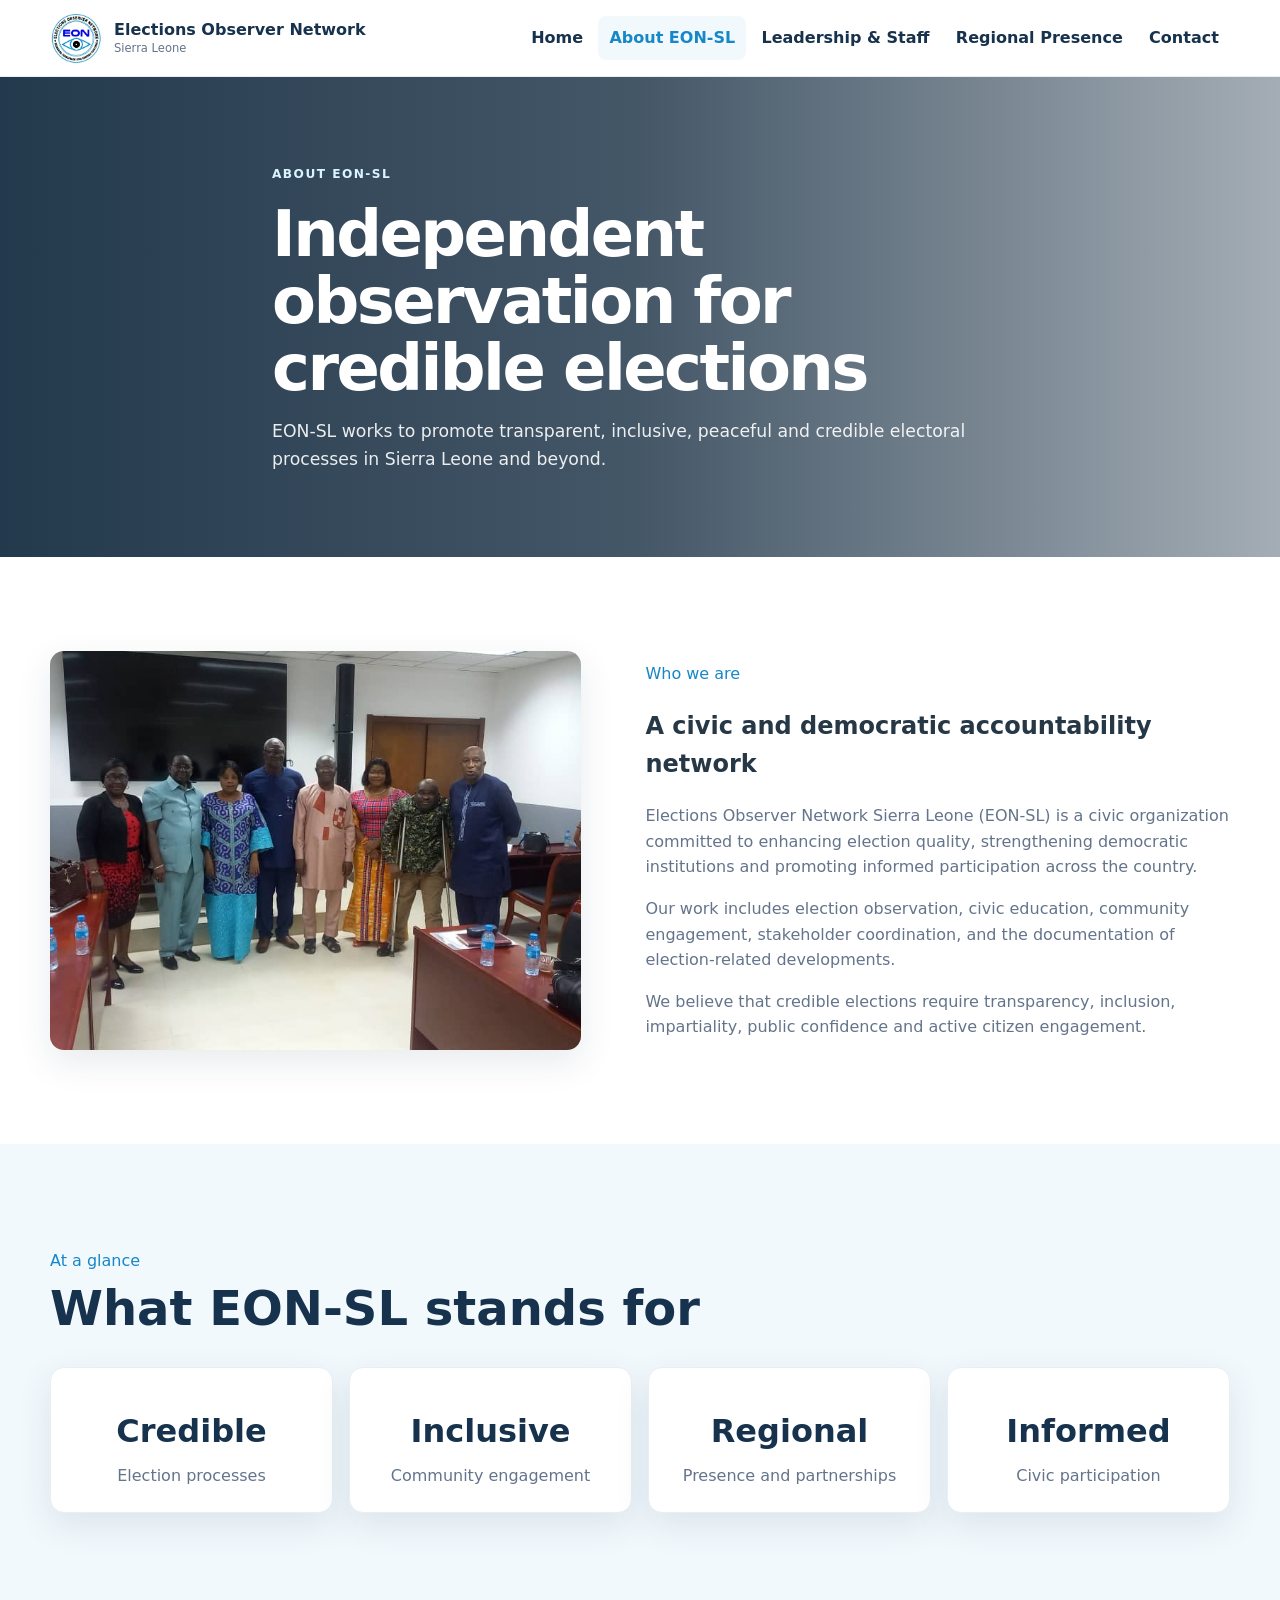
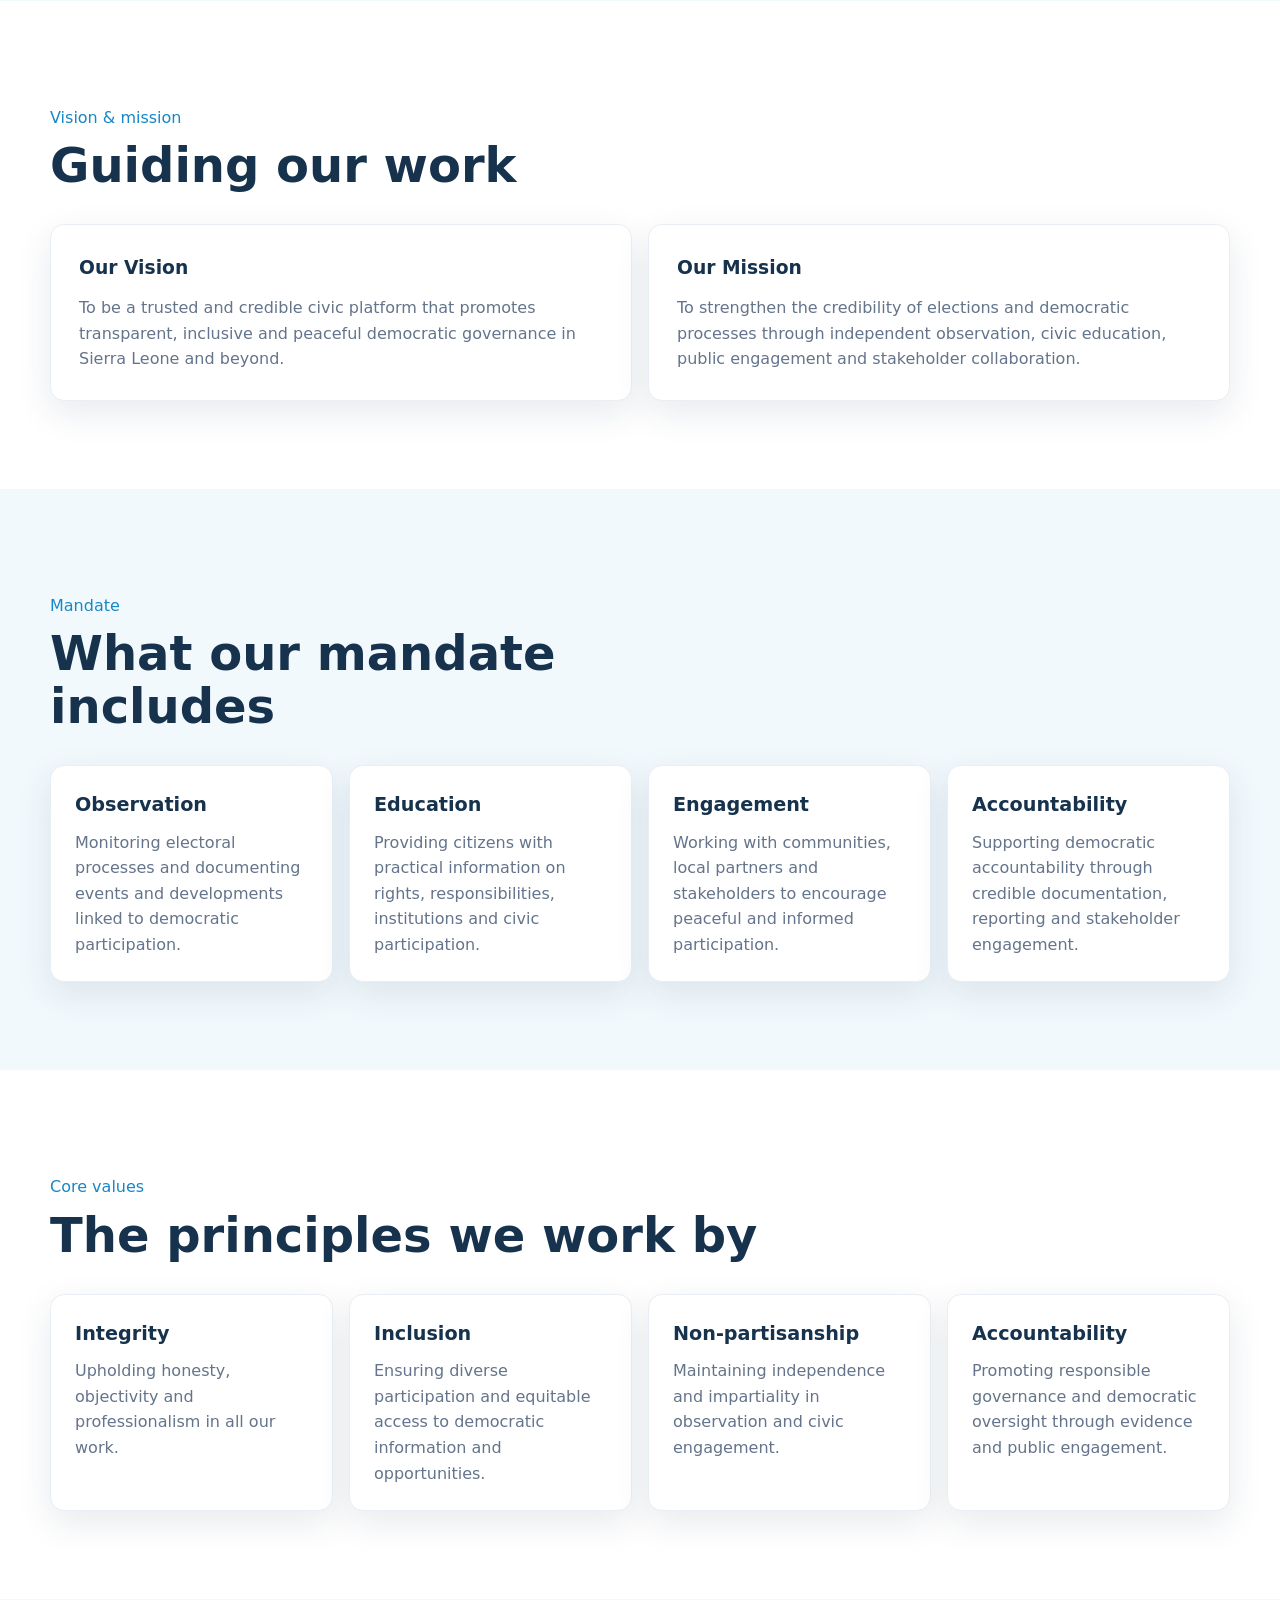
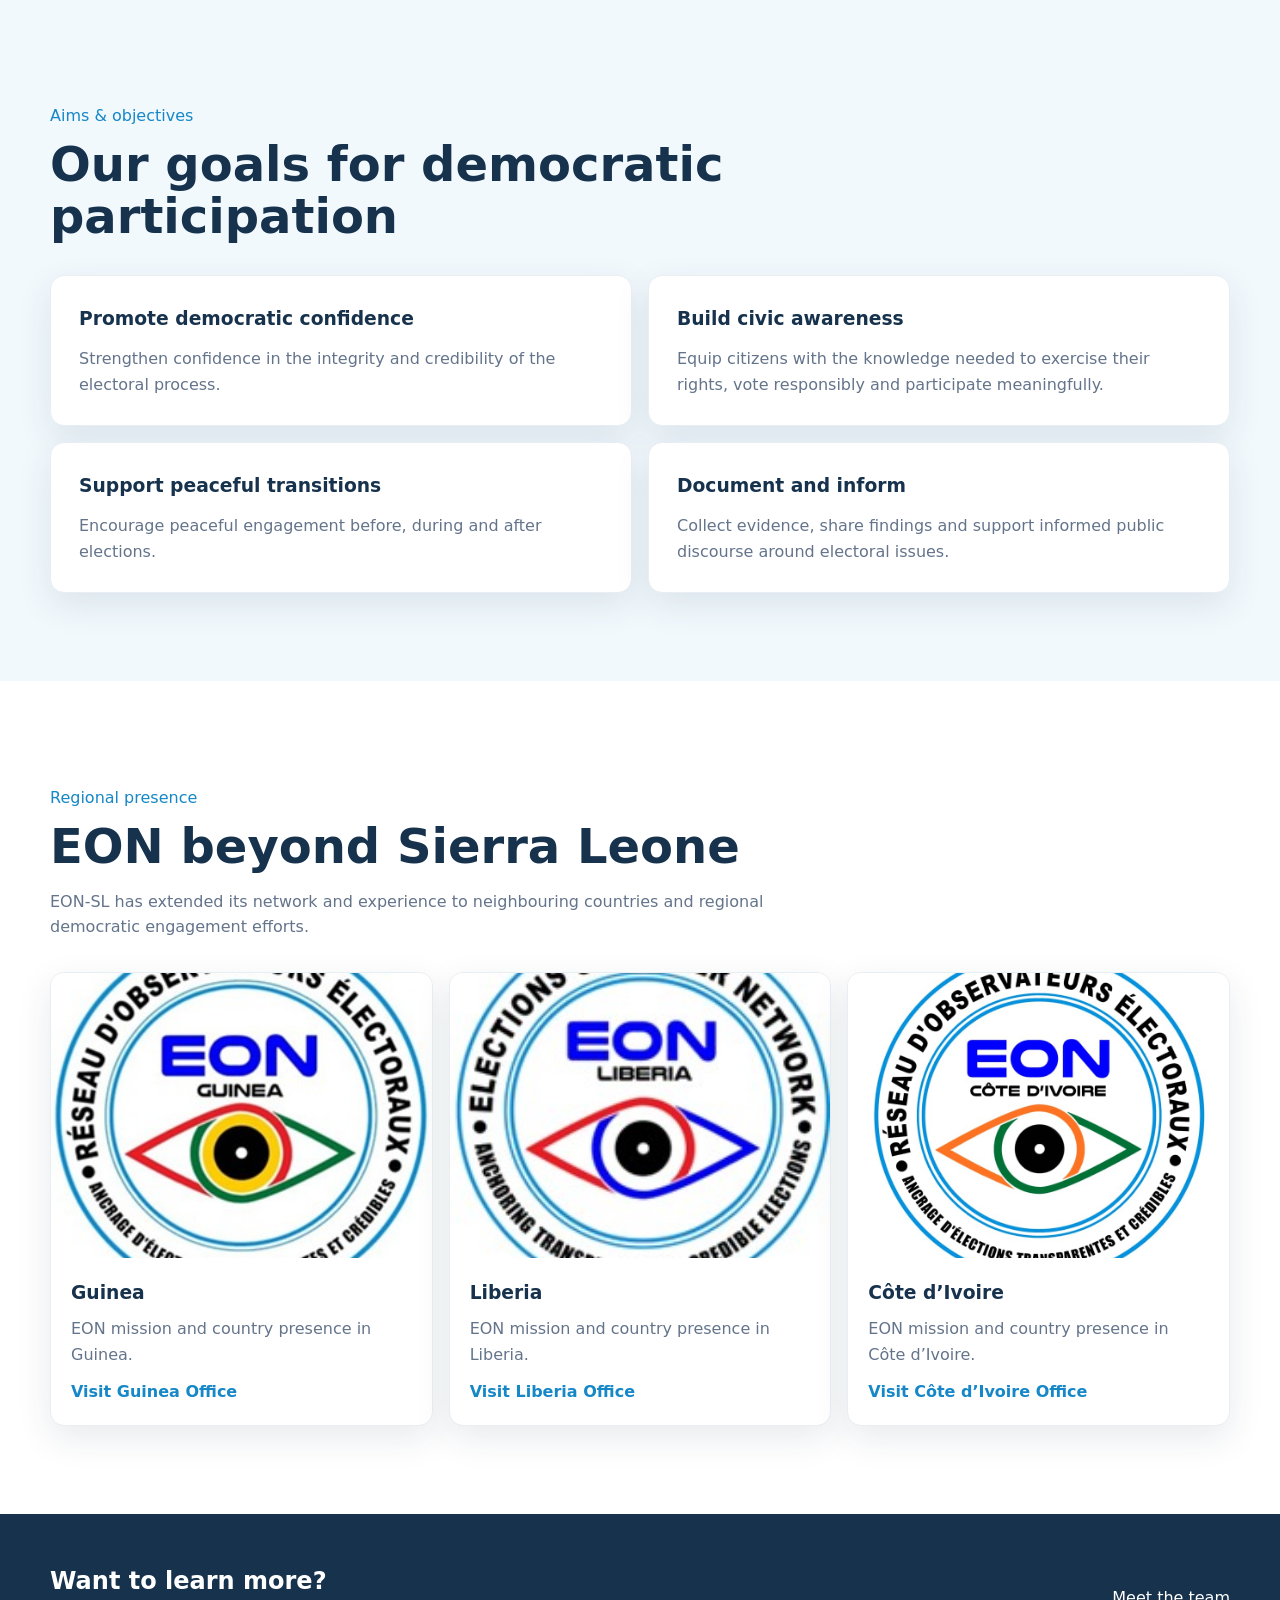
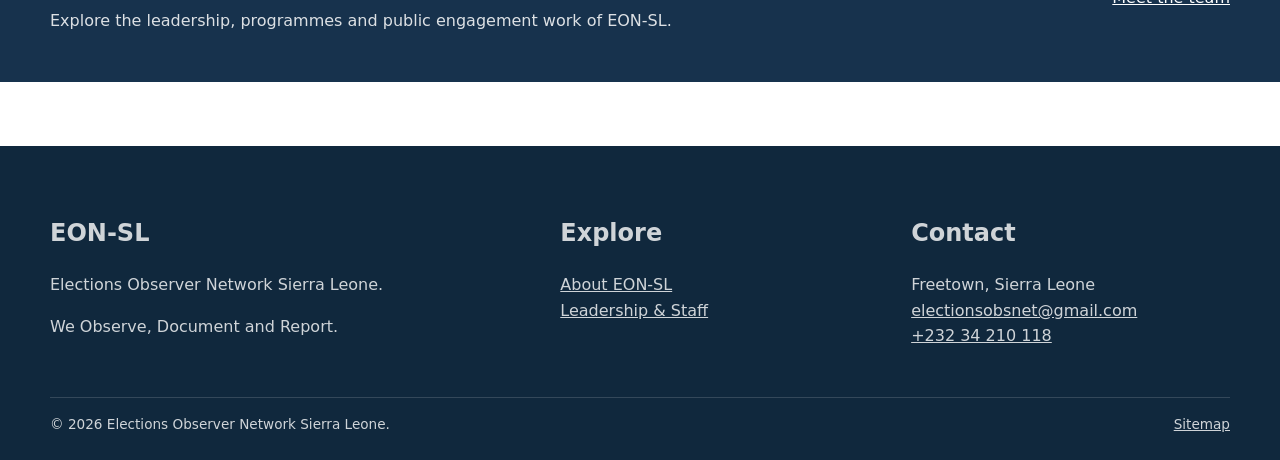
==== commit e1228f3d: "Migrate About page to canonical site shell and shared styling" ====
--- a/about.html
+++ b/about.html
@@ -1,2122 +1,311 @@
-<!DOCTYPE html>
+<!doctype html>
 <html lang="en">
 <head>
-  <meta charset="UTF-8">
-  <meta name="viewport" content="width=device-width, initial-scale=1.0">
-
+  <meta charset="utf-8">
+  <meta name="viewport" content="width=device-width, initial-scale=1">
   <title>About EON-SL | Elections Observer Network Sierra Leone</title>
-
-  <meta
-    name="description"
-    content="Learn about Elections Observer Network Sierra Leone (EON-SL), its mandate, vision, mission, values and regional presence."
-  >
-
-  <meta
-    name="keywords"
-    content="EON-SL, Elections Observer Network Sierra Leone, election observation, civic participation, Sierra Leone, Guinea, Liberia, Côte d'Ivoire"
-  >
-
-  <meta name="theme-color" content="#38A9E8">
-
-  <!-- Font Awesome -->
-  <link
-    rel="stylesheet"
-    href="https://cdnjs.cloudflare.com/ajax/libs/font-awesome/6.5.2/css/all.min.css"
-  >
-
+  <meta name="description" content="Learn about the mandate, vision, mission, values, and regional presence of the Elections Observer Network Sierra Leone (EON-SL).">
+  <meta name="theme-color" content="#38a9e8">
+  <link rel="canonical" href="https://www.eonsl.org/about.html">
+  <link rel="manifest" href="/site.webmanifest">
+  <link rel="stylesheet" href="assets/css/site.css">
   <style>
-    :root {
-      --eon-sky: #38A9E8;
-      --eon-sky-dark: #1687C7;
-      --eon-navy: #17324D;
-      --eon-dark: #10283D;
-      --eon-text: #263746;
-      --eon-grey: #64748B;
-      --eon-light: #F2F9FD;
-      --eon-border: #E8EEF3;
-      --white: #FFFFFF;
-      --shadow: 0 12px 35px rgba(23, 50, 77, 0.10);
-      --radius: 14px;
-      --container: 1180px;
+    .page-hero {
+      position: relative;
+      min-height: clamp(22rem, 42vw, 30rem);
+      display: grid;
+      align-items: center;
+      color: #fff;
+      background: linear-gradient(90deg, rgba(16,40,61,.92), rgba(16,40,61,.78), rgba(16,40,61,.38)), url("assets/images/hero/about-hero.jpg") center/cover no-repeat;
     }
-
-    * {
-      margin: 0;
-      padding: 0;
-      box-sizing: border-box;
+    .page-hero-inner { padding: 4rem 0; max-width: 46rem; }
+    .page-hero .eyebrow { display: inline-block; margin-bottom: 1rem; color: #d9f4ff; font-size: .76rem; font-weight: 800; letter-spacing: .12em; text-transform: uppercase; }
+    .page-hero h1 { margin: 0 0 1rem; font-size: clamp(2.5rem, 6vw, 4rem); line-height: 1.05; letter-spacing: -.04em; }
+    .page-hero p { margin: 0; font-size: 1.08rem; color: rgba(255,255,255,.9); }
+    .section { padding: clamp(3.25rem, 7vw, 5.5rem) 0; }
+    .section--light { background: var(--eon-light); }
+    .section-heading { max-width: 46rem; margin-bottom: 2rem; }
+    .section-heading .eyebrow { color: var(--eon-sky-dark); margin-bottom: .55rem; }
+    .section-heading h2 { margin: 0 0 .9rem; color: var(--eon-navy); font-size: clamp(2rem, 4vw, 3rem); line-height: 1.1; }
+    .section-heading p { color: var(--eon-grey); }
+    .about-grid { display: grid; grid-template-columns: 1fr 1.1fr; gap: clamp(2rem, 5vw, 4rem); align-items: center; }
+    .about-grid img { width: 100%; aspect-ratio: 4 / 3; object-fit: cover; border-radius: var(--radius); box-shadow: var(--shadow); }
+    .about-copy p { color: var(--eon-grey); }
+    .facts-grid { display: grid; grid-template-columns: repeat(4, minmax(0, 1fr)); gap: 1rem; }
+    .fact-card { padding: 1.5rem; background: #fff; border: 1px solid var(--eon-border); border-radius: var(--radius); box-shadow: var(--shadow); text-align: center; }
+    .fact-card i { display: block; margin-bottom: .85rem; color: var(--eon-sky-dark); font-size: 1.6rem; }
+    .fact-card strong { display: block; margin-bottom: .35rem; color: var(--eon-navy); font-size: 2rem; }
+    .fact-card span { color: var(--eon-grey); }
+    .vm-grid { display: grid; grid-template-columns: repeat(2, minmax(0, 1fr)); gap: 1rem; }
+    .vm-card { padding: 1.75rem; border: 1px solid var(--eon-border); border-radius: var(--radius); background: #fff; box-shadow: var(--shadow); }
+    .vm-card h3 { margin: 0 0 .75rem; color: var(--eon-navy); }
+    .vm-card p { margin: 0; color: var(--eon-grey); }
+    .values-grid { display: grid; grid-template-columns: repeat(4, minmax(0, 1fr)); gap: 1rem; }
+    .value-card { padding: 1.5rem; border: 1px solid var(--eon-border); border-radius: var(--radius); background: #fff; box-shadow: var(--shadow); }
+    .value-card h3 { margin: 0 0 .55rem; color: var(--eon-navy); font-size: 1.2rem; }
+    .value-card p { margin: 0; color: var(--eon-grey); }
+    .country-grid { display: grid; grid-template-columns: repeat(3, minmax(0, 1fr)); gap: 1rem; }
+    .country-card { display: block; border: 1px solid var(--eon-border); border-radius: var(--radius); overflow: hidden; background: #fff; box-shadow: var(--shadow); text-decoration: none; }
+    .country-card img { width: 100%; aspect-ratio: 4 / 3; object-fit: cover; }
+    .country-body { padding: 1.25rem; }
+    .country-body h3 { margin: 0 0 .5rem; color: var(--eon-navy); }
+    .country-body p { margin: 0 0 .75rem; color: var(--eon-grey); }
+    .country-link { color: var(--eon-sky-dark); font-weight: 700; }
+    .cta { padding: 3rem 0; color: #fff; background: var(--eon-navy); }
+    .cta-inner { display: flex; align-items: center; justify-content: space-between; gap: 1.25rem; }
+    .cta h2 { margin: 0 0 .5rem; }
+    .cta p { margin: 0; color: rgba(255,255,255,.85); }
+    @media (max-width: 900px) {
+      .facts-grid, .values-grid, .country-grid { grid-template-columns: repeat(2, minmax(0, 1fr)); }
+      .about-grid { grid-template-columns: 1fr; }
+      .cta-inner { flex-direction: column; align-items: flex-start; }
     }
-
-    html {
-      scroll-behavior: smooth;
-    }
-
-    body {
-      font-family:
-        Inter,
-        -apple-system,
-        BlinkMacSystemFont,
-        "Segoe UI",
-        Roboto,
-        Arial,
-        sans-serif;
-      color: var(--eon-text);
-      background: var(--white);
-      line-height: 1.6;
-      overflow-x: hidden;
-    }
-
-    img {
-      display: block;
-      max-width: 100%;
-    }
-
-    a {
-      color: inherit;
-      text-decoration: none;
-    }
-
-    button {
-      font: inherit;
-    }
-
-    .container {
-      width: min(var(--container), calc(100% - 40px));
-      margin: 0 auto;
-    }
-
-    /* TOP BAR */
-
-    .topbar {
-      background: var(--eon-dark);
-      color: rgba(255,255,255,0.88);
-      font-size: 13px;
-    }
-
-    .topbar-inner {
-      min-height: 38px;
-      display: flex;
-      justify-content: space-between;
-      align-items: center;
-      gap: 20px;
-    }
-
-    .topbar-contact {
-      display: flex;
-      flex-wrap: wrap;
-      gap: 18px;
-    }
-
-    .topbar-contact span {
-      display: inline-flex;
-      align-items: center;
-      gap: 7px;
-    }
-
-    .topbar-contact i {
-      color: var(--eon-sky);
-    }
-
-    .topbar-social {
-      display: flex;
-      flex-wrap: wrap;
-      gap: 12px;
-    }
-
-    .topbar-social a {
-      transition: 0.2s ease;
-    }
-
-    .topbar-social a:hover {
-      color: var(--eon-sky);
-    }
-
-    /* HEADER */
-
-    header {
-      background: var(--white);
-      border-bottom: 1px solid var(--eon-border);
-      position: sticky;
-      top: 0;
-      z-index: 1000;
-    }
-
-    .header-inner {
-      min-height: 78px;
-      display: flex;
-      align-items: center;
-      justify-content: space-between;
-      gap: 25px;
-    }
-
-    .brand {
-      display: flex;
-      align-items: center;
-      gap: 12px;
-      min-width: 0;
-    }
-
-    .brand img {
-      width: 58px;
-      height: 58px;
-      object-fit: contain;
-    }
-
-    .brand-text {
-      line-height: 1.15;
-    }
-
-    .brand-text strong {
-      display: block;
-      color: var(--eon-navy);
-      font-size: 17px;
-    }
-
-    .brand-text span {
-      color: var(--eon-grey);
-      font-size: 11px;
-      letter-spacing: 0.6px;
-    }
-
-    .desktop-nav {
-      display: flex;
-      align-items: center;
-      gap: 25px;
-    }
-
-    .desktop-nav > a,
-    .nav-dropdown > button {
-      border: 0;
-      background: transparent;
-      color: var(--eon-navy);
-      font-size: 14px;
-      font-weight: 700;
-      cursor: pointer;
-      padding: 28px 0;
-    }
-
-    .desktop-nav > a:hover,
-    .nav-dropdown > button:hover {
-      color: var(--eon-sky-dark);
-    }
-
-    .nav-dropdown {
-      position: relative;
-    }
-
-    .nav-dropdown-menu {
-      position: absolute;
-      top: 100%;
-      left: 50%;
-      transform: translateX(-50%);
-      width: 220px;
-      background: var(--white);
-      border: 1px solid var(--eon-border);
-      border-radius: 10px;
-      box-shadow: var(--shadow);
-      padding: 10px;
-      opacity: 0;
-      visibility: hidden;
-      transition: 0.2s ease;
-    }
-
-    .nav-dropdown:hover .nav-dropdown-menu {
-      opacity: 1;
-      visibility: visible;
-    }
-
-    .nav-dropdown-menu a {
-      display: block;
-      padding: 10px 12px;
-      border-radius: 7px;
-      color: var(--eon-text);
-      font-size: 13px;
-    }
-
-    .nav-dropdown-menu a:hover {
-      background: var(--eon-light);
-      color: var(--eon-sky-dark);
-    }
-
-    .mobile-menu-button {
-      display: none;
-      border: 0;
-      background: var(--eon-light);
-      color: var(--eon-navy);
-      width: 42px;
-      height: 42px;
-      border-radius: 9px;
-      cursor: pointer;
-      font-size: 20px;
-    }
-
-    .mobile-menu {
-      display: none;
-      padding: 10px 0 20px;
-      border-top: 1px solid var(--eon-border);
-    }
-
-    .mobile-menu.open {
-      display: block;
-    }
-
-    .mobile-menu a,
-    .mobile-submenu-button {
-      display: flex;
-      align-items: center;
-      justify-content: space-between;
-      width: 100%;
-      padding: 13px 0;
-      border: 0;
-      background: transparent;
-      color: var(--eon-navy);
-      font-size: 14px;
-      font-weight: 700;
-      text-align: left;
-      cursor: pointer;
-    }
-
-    .mobile-submenu {
-      display: none;
-      padding-left: 18px;
-    }
-
-    .mobile-submenu.open {
-      display: block;
-    }
-
-    .mobile-submenu a {
-      font-weight: 600;
-      color: var(--eon-grey);
-      padding: 9px 0;
-    }
-
-    /* HERO */
-
-    .page-hero {
-      min-height: 470px;
-      display: flex;
-      align-items: center;
-      position: relative;
-      overflow: hidden;
-      background:
-        linear-gradient(
-          90deg,
-          rgba(16,40,61,0.92) 0%,
-          rgba(16,40,61,0.78) 48%,
-          rgba(16,40,61,0.42) 100%
-        ),
-        url("assets/images/hero/about-hero.jpg") center/cover no-repeat;
-    }
-
-    .page-hero-content {
-      max-width: 760px;
-      color: var(--white);
-      padding: 80px 0;
-    }
-
-    .eyebrow {
-      display: inline-block;
-      margin-bottom: 14px;
-      color: var(--eon-sky);
-      font-size: 12px;
-      font-weight: 850;
-      letter-spacing: 1.7px;
-      text-transform: uppercase;
-    }
-
-    .page-hero h1 {
-      font-size: clamp(38px, 6vw, 68px);
-      line-height: 1.05;
-      letter-spacing: -1.5px;
-      margin-bottom: 20px;
-    }
-
-    .page-hero h1 span {
-      color: var(--eon-sky);
-    }
-
-    .page-hero p {
-      max-width: 680px;
-      color: rgba(255,255,255,0.88);
-      font-size: 17px;
-    }
-
-    /* GENERAL */
-
-    section {
-      padding: 90px 0;
-    }
-
-    .section-heading {
-      max-width: 760px;
-      margin-bottom: 42px;
-    }
-
-    .section-label {
-      color: var(--eon-sky-dark);
-      font-size: 12px;
-      font-weight: 850;
-      letter-spacing: 1.5px;
-      text-transform: uppercase;
-      margin-bottom: 9px;
-    }
-
-    .section-heading h2 {
-      color: var(--eon-navy);
-      font-size: clamp(30px, 4vw, 46px);
-      line-height: 1.12;
-      margin-bottom: 15px;
-      letter-spacing: -1px;
-    }
-
-    .section-heading p {
-      color: var(--eon-grey);
-      font-size: 16px;
-    }
-
-    /* ABOUT */
-
-    .about-section {
-      background: var(--white);
-    }
-
-    .about-grid {
-      display: grid;
-      grid-template-columns: 1fr 1.05fr;
-      gap: 60px;
-      align-items: center;
-    }
-
-    .about-image {
-      border-radius: var(--radius);
-      overflow: hidden;
-      box-shadow: var(--shadow);
-      background: var(--eon-light);
-    }
-
-    .about-image img {
-      width: 100%;
-      height: 520px;
-      object-fit: cover;
-    }
-
-    .about-copy h2 {
-      color: var(--eon-navy);
-      font-size: clamp(30px, 4vw, 44px);
-      line-height: 1.12;
-      margin-bottom: 20px;
-    }
-
-    .about-copy p {
-      color: var(--eon-grey);
-      margin-bottom: 17px;
-    }
-
-    /* FACTS */
-
-    .facts-section {
-      background: var(--eon-light);
-    }
-
-    .facts-grid {
-      display: grid;
-      grid-template-columns: repeat(4, 1fr);
-      gap: 18px;
-    }
-
-    .fact-card {
-      background: var(--white);
-      border: 1px solid var(--eon-border);
-      border-radius: var(--radius);
-      padding: 28px;
-      text-align: center;
-      box-shadow: var(--shadow);
-    }
-
-    .fact-card i {
-      color: var(--eon-sky-dark);
-      font-size: 25px;
-      margin-bottom: 14px;
-    }
-
-    .fact-card strong {
-      display: block;
-      color: var(--eon-navy);
-      font-size: 28px;
-      line-height: 1.1;
-      margin-bottom: 7px;
-    }
-
-    .fact-card span {
-      color: var(--eon-grey);
-      font-size: 13px;
-    }
-
-    /* VISION / MISSION */
-
-    .vision-mission-section {
-      background: var(--white);
-    }
-
-    .vm-grid {
-      display: grid;
-      grid-template-columns: repeat(2, 1fr);
-      gap: 22px;
-    }
-
-    .vm-card {
-      padding: 35px;
-      border: 1px solid var(--eon-border);
-      border-radius: var(--radius);
-      background: var(--white);
-      box-shadow: var(--shadow);
-      border-top: 4px solid var(--eon-sky);
-    }
-
-    .vm-card h3 {
-      color: var(--eon-navy);
-      font-size: 25px;
-      margin-bottom: 13px;
-    }
-
-    .vm-card p {
-      color: var(--eon-grey);
-      font-size: 15px;
-    }
-
-    /* THEMATIC AREAS */
-
-    .themes-section {
-      background: var(--eon-light);
-    }
-
-    .theme-grid {
-      display: grid;
-      grid-template-columns: repeat(3, 1fr);
-      gap: 18px;
-    }
-
-    .theme-card {
-      background: var(--white);
-      border: 1px solid var(--eon-border);
-      border-radius: var(--radius);
-      padding: 28px;
-      min-height: 210px;
-      box-shadow: var(--shadow);
-    }
-
-    .theme-number {
-      color: var(--eon-sky-dark);
-      font-size: 13px;
-      font-weight: 850;
-      letter-spacing: 1px;
-      margin-bottom: 16px;
-    }
-
-    .theme-card h3 {
-      color: var(--eon-navy);
-      font-size: 18px;
-      line-height: 1.3;
-      margin-bottom: 10px;
-    }
-
-    .theme-card p {
-      color: var(--eon-grey);
-      font-size: 14px;
-    }
-
-    /* REGIONAL PRESENCE */
-
-    .international-section {
-      background: var(--white);
-    }
-
-    .country-grid {
-      display: grid;
-      grid-template-columns: repeat(3, 1fr);
-      gap: 22px;
-    }
-
-    .country-card {
-      display: block;
-      overflow: hidden;
-      border: 1px solid var(--eon-border);
-      border-radius: var(--radius);
-      background: var(--white);
-      box-shadow: var(--shadow);
-      transition:
-        transform 0.25s ease,
-        box-shadow 0.25s ease;
-    }
-
-    .country-card:hover {
-      transform: translateY(-6px);
-      box-shadow: 0 18px 45px rgba(23, 50, 77, 0.14);
-    }
-
-    .country-image {
-      height: 240px;
-      position: relative;
-      overflow: hidden;
-      background: var(--eon-light);
-    }
-
-    .country-image img {
-      width: 100%;
-      height: 100%;
-      object-fit: cover;
-      transition: transform 0.35s ease;
-    }
-
-    .country-card:hover .country-image img {
-      transform: scale(1.05);
-    }
-
-    .country-badge {
-      position: absolute;
-      left: 16px;
-      bottom: 16px;
-      padding: 7px 12px;
-      border-radius: 20px;
-      background: rgba(16,40,61,0.88);
-      color: var(--white);
-      font-size: 12px;
-      font-weight: 800;
-    }
-
-    .country-content {
-      padding: 24px;
-    }
-
-    .country-content h3 {
-      color: var(--eon-navy);
-      font-size: 22px;
-      margin-bottom: 8px;
-    }
-
-    .country-content p {
-      color: var(--eon-grey);
-      font-size: 14px;
-      margin-bottom: 15px;
-    }
-
-    .country-link {
-      display: inline-flex;
-      align-items: center;
-      gap: 8px;
-      color: var(--eon-sky-dark);
-      font-size: 13px;
-      font-weight: 800;
-    }
-
-    /* CORE VALUES */
-
-    .values-section {
-      background: var(--eon-light);
-    }
-
-    .values-grid {
-      display: grid;
-      grid-template-columns: repeat(4, 1fr);
-      gap: 18px;
-    }
-
-    .value-card {
-      background: var(--white);
-      border: 1px solid var(--eon-border);
-      border-radius: var(--radius);
-      padding: 25px;
-    }
-
-    .value-card i {
-      color: var(--eon-sky-dark);
-      font-size: 21px;
-      margin-bottom: 13px;
-    }
-
-    .value-card h3 {
-      color: var(--eon-navy);
-      font-size: 17px;
-      margin-bottom: 7px;
-    }
-
-    .value-card p {
-      color: var(--eon-grey);
-      font-size: 13px;
-    }
-
-    /* CTA */
-
-    .final-cta {
-      padding: 65px 0;
-      background: var(--eon-navy);
-      color: var(--white);
-    }
-
-    .final-cta-inner {
-      display: flex;
-      align-items: center;
-      justify-content: space-between;
-      gap: 30px;
-    }
-
-    .final-cta h2 {
-      font-size: clamp(28px, 4vw, 42px);
-      line-height: 1.15;
-      margin-bottom: 10px;
-    }
-
-    .final-cta p {
-      color: rgba(255,255,255,0.75);
-      max-width: 650px;
-    }
-
-    .btn {
-      display: inline-flex;
-      align-items: center;
-      justify-content: center;
-      gap: 9px;
-      padding: 13px 21px;
-      border-radius: 8px;
-      background: var(--eon-sky);
-      color: var(--white);
-      font-size: 14px;
-      font-weight: 800;
-      transition: 0.2s ease;
-      white-space: nowrap;
-    }
-
-    .btn:hover {
-      background: var(--eon-sky-dark);
-      transform: translateY(-1px);
-    }
-
-    /* FOOTER */
-
-    footer {
-      background: var(--eon-dark);
-      color: rgba(255,255,255,0.78);
-      padding: 65px 0 25px;
-    }
-
-    .footer-grid {
-      display: grid;
-      grid-template-columns: 1.3fr 0.8fr 0.8fr 1.2fr;
-      gap: 40px;
-      padding-bottom: 45px;
-    }
-
-    .footer-brand img {
-      width: 70px;
-      height: 70px;
-      object-fit: contain;
-      margin-bottom: 15px;
-    }
-
-    .footer-brand p {
-      max-width: 350px;
-      font-size: 13px;
-      line-height: 1.7;
-    }
-
-    .footer-column h3 {
-      color: var(--white);
-      font-size: 15px;
-      margin-bottom: 15px;
-    }
-
-    .footer-column a {
-      display: block;
-      color: rgba(255,255,255,0.72);
-      font-size: 13px;
-      margin-bottom: 9px;
-    }
-
-    .footer-column a:hover {
-      color: var(--eon-sky);
-    }
-
-    .footer-contact p {
-      display: flex;
-      gap: 10px;
-      font-size: 13px;
-      margin-bottom: 11px;
-    }
-
-    .footer-contact i {
-      color: var(--eon-sky);
-      margin-top: 4px;
-    }
-
-    .footer-social {
-      display: flex;
-      flex-wrap: wrap;
-      align-items: center;
-      gap: 8px;
-      width: 100%;
-      max-width: 100%;
-      min-width: 0;
-      margin-top: 18px;
-    }
-
-    .social-icon {
-      display: inline-flex;
-      align-items: center;
-      justify-content: center;
-      width: 38px;
-      height: 38px;
-      min-width: 38px;
-      flex: 0 0 38px;
-      border-radius: 50%;
-      background: rgba(255,255,255,0.08);
-      color: var(--white);
-      transition: 0.2s ease;
-    }
-
-    .social-icon:hover {
-      background: var(--eon-sky);
-      transform: translateY(-2px);
-    }
-
-    .footer-bottom {
-      border-top: 1px solid rgba(255,255,255,0.1);
-      padding-top: 20px;
-      display: flex;
-      justify-content: space-between;
-      align-items: center;
-      gap: 20px;
-      font-size: 12px;
-    }
-
-    .footer-motto {
-      color: var(--eon-sky);
-      font-weight: 800;
-    }
-
-    /* RESPONSIVE */
-
-    @media (max-width: 980px) {
-      .desktop-nav {
-        display: none;
-      }
-
-      .mobile-menu-button {
-        display: inline-flex;
-        align-items: center;
-        justify-content: center;
-      }
-
-      .about-grid {
-        grid-template-columns: 1fr;
-      }
-
-      .facts-grid,
-      .values-grid {
-        grid-template-columns: repeat(2, 1fr);
-      }
-
-      .theme-grid {
-        grid-template-columns: repeat(2, 1fr);
-      }
-
-      .country-grid {
-        grid-template-columns: repeat(2, 1fr);
-      }
-
-      .footer-grid {
-        grid-template-columns: repeat(2, 1fr);
-      }
-    }
-
-    @media (max-width: 640px) {
-      .container {
-        width: min(100% - 28px, var(--container));
-      }
-
-      section {
-        padding: 65px 0;
-      }
-
-      .topbar-inner {
-        padding: 8px 0;
-        align-items: flex-start;
-        flex-direction: column;
-        gap: 7px;
-      }
-
-      .topbar-contact {
-        gap: 8px 15px;
-      }
-
-      .page-hero {
-        min-height: 430px;
-      }
-
-      .page-hero-content {
-        padding: 65px 0;
-      }
-
-      .page-hero h1 {
-        font-size: 42px;
-      }
-
-      .about-image img {
-        height: 330px;
-      }
-
-      .facts-grid,
-      .values-grid,
-      .theme-grid,
-      .country-grid,
-      .vm-grid,
-      .footer-grid {
-        grid-template-columns: 1fr;
-      }
-
-      .country-image {
-        height: 220px;
-      }
-
-      .final-cta-inner {
-        align-items: flex-start;
-        flex-direction: column;
-      }
-
-      .footer-bottom {
-        flex-direction: column;
-        align-items: flex-start;
-      }
-
-      .footer-social {
-        justify-content: center;
-        gap: 7px;
-      }
-
-      .social-icon {
-        width: 36px;
-        height: 36px;
-        min-width: 36px;
-        flex-basis: 36px;
-      }
+    @media (max-width: 600px) {
+      .facts-grid, .values-grid, .country-grid, .vm-grid { grid-template-columns: 1fr; }
     }
   </style>
 </head>
-
 <body>
-
-  <!-- TOP BAR -->
-
-  <div class="topbar">
-    <div class="container">
-      <div class="topbar-inner">
-
-        <div class="topbar-contact">
-          <span>
-            <i class="fa-solid fa-envelope"></i>
-            electionsobsnet@gmail.com
-          </span>
-
-          <span>
-            <i class="fa-solid fa-phone"></i>
-            +232 34 210 118
-          </span>
-        </div>
-
-        <div class="topbar-social">
-          <a data-social="facebook" target="_blank" rel="noopener" aria-label="Facebook">
-            <i class="fa-brands fa-facebook-f"></i>
-          </a>
-
-          <a data-social="whatsapp" target="_blank" rel="noopener" aria-label="WhatsApp">
-            <i class="fa-brands fa-whatsapp"></i>
-          </a>
-
-          <a data-social="linkedin" target="_blank" rel="noopener" aria-label="LinkedIn">
-            <i class="fa-brands fa-linkedin-in"></i>
-          </a>
-
-          <a data-social="x" target="_blank" rel="noopener" aria-label="X">
-            <i class="fa-brands fa-x-twitter"></i>
-          </a>
-        </div>
-
-      </div>
-    </div>
-  </div>
-
-
-  <!-- HEADER -->
-
-  <header>
-    <div class="container">
-
-      <div class="header-inner">
-
-        <a href="index.html" class="brand" aria-label="EON-SL Home">
-
-          <img
-            src="assets/images/eon-logo.png"
-            alt="EON-SL Logo"
-          >
-
-          <div class="brand-text">
-            <strong>Elections Observer Network</strong>
-            <span>Sierra Leone</span>
-          </div>
-
-        </a>
-
-
-        <nav class="desktop-nav" aria-label="Main navigation">
-
-          <a href="index.html">Home</a>
-
-          <div class="nav-dropdown">
-
-            <button type="button">
-              About
-              <i class="fa-solid fa-chevron-down"></i>
-            </button>
-
-            <div class="nav-dropdown-menu">
-              <a href="about.html">About EON-SL</a>
-              <a href="staff.html">Leadership & Staff</a>
-            </div>
-
-          </div>
-
-          <a href="elections.html">Elections</a>
-
-          <a href="observation.html">Observation</a>
-
-          <a href="reports.html">Reports & Data</a>
-
-          <div class="nav-dropdown">
-
-            <button type="button">
-              Get Involved
-              <i class="fa-solid fa-chevron-down"></i>
-            </button>
-
-            <div class="nav-dropdown-menu">
-              <a href="civic-education.html">Civic Education</a>
-              <a href="volunteer.html">Volunteer</a>
-              <a href="observer-registration.html">Become an Observer</a>
-              <a href="partnership.html">Partner With EON-SL</a>
-            </div>
-
-          </div>
-
-          <a href="contact.html">Contact</a>
-
-        </nav>
-
-
-        <button
-          class="mobile-menu-button"
-          id="mobileMenuButton"
-          aria-label="Open navigation menu"
-          aria-expanded="false"
-          type="button"
-        >
-          <i class="fa-solid fa-bars"></i>
-        </button>
-
-      </div>
-
-
-      <!-- MOBILE MENU -->
-
-      <div class="mobile-menu" id="mobileMenu">
-
+  <a class="skip-link" href="#main-content">Skip to content</a>
+
+  <header class="site-header">
+    <div class="container nav-container">
+      <a class="brand" href="index.html" aria-label="EON-SL home">
+        <img src="assets/images/eon-logo.png" alt="EON-SL logo" width="52" height="52">
+        <span class="brand-text"><strong>Elections Observer Network</strong><span>Sierra Leone</span></span>
+      </a>
+      <button class="mobile-menu-button" type="button" data-mobile-menu-button aria-controls="site-navigation" aria-expanded="false" aria-label="Open navigation menu">☰</button>
+      <nav class="site-nav" id="site-navigation" data-site-nav aria-label="Main navigation">
         <a href="index.html">Home</a>
-
-        <button
-          class="mobile-submenu-button"
-          type="button"
-          data-submenu="aboutSubmenu"
-          aria-expanded="false"
-        >
-          About
-          <i class="fa-solid fa-chevron-down"></i>
-        </button>
-
-        <div class="mobile-submenu" id="aboutSubmenu">
-          <a href="about.html">About EON-SL</a>
-          <a href="staff.html">Leadership & Staff</a>
-        </div>
-
-        <a href="elections.html">Elections</a>
-        <a href="observation.html">Observation</a>
-        <a href="reports.html">Reports & Data</a>
-
-        <button
-          class="mobile-submenu-button"
-          type="button"
-          data-submenu="involvedSubmenu"
-          aria-expanded="false"
-        >
-          Get Involved
-          <i class="fa-solid fa-chevron-down"></i>
-        </button>
-
-        <div class="mobile-submenu" id="involvedSubmenu">
-          <a href="civic-education.html">Civic Education</a>
-          <a href="volunteer.html">Volunteer</a>
-          <a href="observer-registration.html">Become an Observer</a>
-          <a href="partnership.html">Partner With EON-SL</a>
-        </div>
-
-        <a href="contact.html">Contact</a>
-
-      </div>
-
+        <a href="about.html" aria-current="page">About EON-SL</a>
+        <a href="staff.html">Leadership &amp; Staff</a>
+        <a href="#international-presence">Regional Presence</a>
+        <a href="mailto:electionsobsnet@gmail.com">Contact</a>
+      </nav>
     </div>
   </header>
 
-
-  <!-- HERO -->
-
-  <main>
-
-    <section class="page-hero">
-
-      <div class="container">
-
-        <div class="page-hero-content">
-
-          <div class="eyebrow">
-            About EON-SL
-          </div>
-
-          <h1>
-            Who We Are
-            <span>& What We Do</span>
-          </h1>
-
-          <p>
-            Elections Observer Network Sierra Leone (EON-SL) is an
-            independent, impartial and non-partisan consortium of civil
-            society groups, faith-based and professional bodies, youth
-            and women’s groups observing processes and procedures
-            throughout the electoral cycle.
-          </p>
-
-        </div>
-
-      </div>
-
-    </section>
-
-
-    <!-- ABOUT EON -->
-
-    <section class="about-section">
-
-      <div class="container">
-
-        <div class="about-grid">
-
-          <div class="about-image">
-
-            <img
-              src="assets/images/hero/about-hero.jpg"
-              alt="EON-SL community and electoral observation activities"
-            >
-
-          </div>
-
-
-          <div class="about-copy">
-
-            <div class="section-label">
-              About EON-SL
+  <main id="main-content">
+    <section class="page-hero" aria-labelledby="about-hero-title">
+      <div class="container page-hero-inner">
+        <p class="eyebrow">About EON-SL</p>
+        <h1 id="about-hero-title">Independent observation for credible elections</h1>
+        <p>EON-SL works to promote transparent, inclusive, peaceful and credible electoral processes in Sierra Leone and beyond.</p>
+      </div>
+    </section>
+
+    <section class="section" aria-labelledby="who-we-are">
+      <div class="container about-grid">
+        <img src="assets/images/eon-about.jpg" alt="EON-SL community and electoral observation activity" width="900" height="675" loading="lazy" decoding="async">
+        <div class="about-copy">
+          <p class="eyebrow" style="color:var(--eon-sky-dark)">Who we are</p>
+          <h2 id="who-we-are">A civic and democratic accountability network</h2>
+          <p>Elections Observer Network Sierra Leone (EON-SL) is a civic organization committed to enhancing election quality, strengthening democratic institutions and promoting informed participation across the country.</p>
+          <p>Our work includes election observation, civic education, community engagement, stakeholder coordination, and the documentation of election-related developments.</p>
+          <p>We believe that credible elections require transparency, inclusion, impartiality, public confidence and active citizen engagement.</p>
+        </div>
+      </div>
+    </section>
+
+    <section class="section section--light" aria-labelledby="facts-heading">
+      <div class="container">
+        <div class="section-heading">
+          <p class="eyebrow">At a glance</p>
+          <h2 id="facts-heading">What EON-SL stands for</h2>
+        </div>
+        <div class="facts-grid">
+          <article class="fact-card">
+            <i class="fa-solid fa-scale-balanced" aria-hidden="true"></i>
+            <strong>Credible</strong>
+            <span>Election processes</span>
+          </article>
+          <article class="fact-card">
+            <i class="fa-solid fa-people-group" aria-hidden="true"></i>
+            <strong>Inclusive</strong>
+            <span>Community engagement</span>
+          </article>
+          <article class="fact-card">
+            <i class="fa-solid fa-globe-africa" aria-hidden="true"></i>
+            <strong>Regional</strong>
+            <span>Presence and partnerships</span>
+          </article>
+          <article class="fact-card">
+            <i class="fa-solid fa-book-open-reader" aria-hidden="true"></i>
+            <strong>Informed</strong>
+            <span>Civic participation</span>
+          </article>
+        </div>
+      </div>
+    </section>
+
+    <section class="section" id="vision-mission" aria-labelledby="vision-mission-heading">
+      <div class="container">
+        <div class="section-heading">
+          <p class="eyebrow">Vision &amp; mission</p>
+          <h2 id="vision-mission-heading">Guiding our work</h2>
+        </div>
+        <div class="vm-grid">
+          <article class="vm-card">
+            <h3>Our Vision</h3>
+            <p>To be a trusted and credible civic platform that promotes transparent, inclusive and peaceful democratic governance in Sierra Leone and beyond.</p>
+          </article>
+          <article class="vm-card">
+            <h3>Our Mission</h3>
+            <p>To strengthen the credibility of elections and democratic processes through independent observation, civic education, public engagement and stakeholder collaboration.</p>
+          </article>
+        </div>
+      </div>
+    </section>
+
+    <section class="section section--light" id="mandate" aria-labelledby="mandate-heading">
+      <div class="container">
+        <div class="section-heading">
+          <p class="eyebrow">Mandate</p>
+          <h2 id="mandate-heading">What our mandate includes</h2>
+        </div>
+        <div class="values-grid">
+          <article class="value-card">
+            <h3>Observation</h3>
+            <p>Monitoring electoral processes and documenting events and developments linked to democratic participation.</p>
+          </article>
+          <article class="value-card">
+            <h3>Education</h3>
+            <p>Providing citizens with practical information on rights, responsibilities, institutions and civic participation.</p>
+          </article>
+          <article class="value-card">
+            <h3>Engagement</h3>
+            <p>Working with communities, local partners and stakeholders to encourage peaceful and informed participation.</p>
+          </article>
+          <article class="value-card">
+            <h3>Accountability</h3>
+            <p>Supporting democratic accountability through credible documentation, reporting and stakeholder engagement.</p>
+          </article>
+        </div>
+      </div>
+    </section>
+
+    <section class="section" id="values" aria-labelledby="values-heading">
+      <div class="container">
+        <div class="section-heading">
+          <p class="eyebrow">Core values</p>
+          <h2 id="values-heading">The principles we work by</h2>
+        </div>
+        <div class="values-grid">
+          <article class="value-card">
+            <h3>Integrity</h3>
+            <p>Upholding honesty, objectivity and professionalism in all our work.</p>
+          </article>
+          <article class="value-card">
+            <h3>Inclusion</h3>
+            <p>Ensuring diverse participation and equitable access to democratic information and opportunities.</p>
+          </article>
+          <article class="value-card">
+            <h3>Non-partisanship</h3>
+            <p>Maintaining independence and impartiality in observation and civic engagement.</p>
+          </article>
+          <article class="value-card">
+            <h3>Accountability</h3>
+            <p>Promoting responsible governance and democratic oversight through evidence and public engagement.</p>
+          </article>
+        </div>
+      </div>
+    </section>
+
+    <section class="section section--light" id="objectives" aria-labelledby="objectives-heading">
+      <div class="container">
+        <div class="section-heading">
+          <p class="eyebrow">Aims &amp; objectives</p>
+          <h2 id="objectives-heading">Our goals for democratic participation</h2>
+        </div>
+        <div class="vm-grid">
+          <article class="vm-card">
+            <h3>Promote democratic confidence</h3>
+            <p>Strengthen confidence in the integrity and credibility of the electoral process.</p>
+          </article>
+          <article class="vm-card">
+            <h3>Build civic awareness</h3>
+            <p>Equip citizens with the knowledge needed to exercise their rights, vote responsibly and participate meaningfully.</p>
+          </article>
+          <article class="vm-card">
+            <h3>Support peaceful transitions</h3>
+            <p>Encourage peaceful engagement before, during and after elections.</p>
+          </article>
+          <article class="vm-card">
+            <h3>Document and inform</h3>
+            <p>Collect evidence, share findings and support informed public discourse around electoral issues.</p>
+          </article>
+        </div>
+      </div>
+    </section>
+
+    <section class="section" id="international-presence" aria-labelledby="international-heading">
+      <div class="container">
+        <div class="section-heading">
+          <p class="eyebrow">Regional presence</p>
+          <h2 id="international-heading">EON beyond Sierra Leone</h2>
+          <p>EON-SL has extended its network and experience to neighbouring countries and regional democratic engagement efforts.</p>
+        </div>
+        <div class="country-grid">
+          <a class="country-card" href="guinea.html" aria-label="Visit EON Guinea office">
+            <img src="assets/images/missions/guinea.jpg" alt="EON mission and activities in Guinea" loading="lazy" decoding="async" width="720" height="540">
+            <div class="country-body">
+              <h3>Guinea</h3>
+              <p>EON mission and country presence in Guinea.</p>
+              <span class="country-link">Visit Guinea Office</span>
             </div>
-
-            <h2>
-              Strengthening citizen participation in electoral processes.
-            </h2>
-
-            <p>
-              Elections Observer Network Sierra Leone (EON-SL) is an
-              independent, impartial and non-partisan consortium of
-              civil society groups, faith-based and professional bodies,
-              youth and women’s groups.
-            </p>
-
-            <p>
-              EON-SL was established in 2020 and works to observe
-              processes and procedures throughout the electoral cycle,
-              while mobilising citizens and complementing the efforts
-              of Election Management Bodies.
-            </p>
-
-            <p>
-              Its mandate is to mobilize citizens to actively participate
-              in electoral processes and contribute to free, fair,
-              inclusive, peaceful, transparent and credible elections.
-            </p>
-
-          </div>
-
-        </div>
-
-      </div>
-
-    </section>
-
-
-    <!-- KEY FACTS -->
-
-    <section class="facts-section">
-
-      <div class="container">
-
-        <div class="section-heading">
-
-          <div class="section-label">
-            EON-SL at a Glance
-          </div>
-
-          <h2>
-            Our Organisation
-          </h2>
-
-          <p>
-            EON-SL brings together civil society, professional,
-            faith-based, youth and women’s groups around citizen
-            participation and electoral observation.
-          </p>
-
-        </div>
-
-
-        <div class="facts-grid">
-
-          <article class="fact-card">
-
-            <i class="fa-solid fa-calendar-days"></i>
-
-            <strong>2020</strong>
-
-            <span>
-              Established
-            </span>
-
-          </article>
-
-
-          <article class="fact-card">
-
-            <i class="fa-solid fa-users"></i>
-
-            <strong>180</strong>
-
-            <span>
-              Members at establishment
-            </span>
-
-          </article>
-
-
-          <article class="fact-card">
-
-            <i class="fa-solid fa-eye"></i>
-
-            <strong>Electoral Cycle</strong>
-
-            <span>
-              Observation before, during and after elections
-            </span>
-
-          </article>
-
-
-          <article class="fact-card">
-
-            <i class="fa-solid fa-earth-africa"></i>
-
-            <strong>Regional</strong>
-
-            <span>
-              Presence beyond Sierra Leone
-            </span>
-
-          </article>
-
-        </div>
-
-      </div>
-
-    </section>
-
-
-    <!-- VISION & MISSION -->
-
-    <section class="vision-mission-section">
-
-      <div class="container">
-
-        <div class="section-heading">
-
-          <div class="section-label">
-            Our Direction
-          </div>
-
-          <h2>
-            Vision & Mission
-          </h2>
-
-          <p>
-            EON-SL's work is guided by its vision for democratic
-            participation and its mission of partnership with
-            Election Management Bodies.
-          </p>
-
-        </div>
-
-
-        <div class="vm-grid">
-
-          <article class="vm-card">
-
-            <h3>
-              <i class="fa-solid fa-eye"></i>
-              Vision
-            </h3>
-
-            <p>
-              Is a democratic society where transparent, inclusive and
-              credible elections exist for the furtherance of the wishes
-              and aspirations of the citizens.
-            </p>
-
-          </article>
-
-
-          <article class="vm-card">
-
-            <h3>
-              <i class="fa-solid fa-handshake"></i>
-              Mission
-            </h3>
-
-            <p>
-              Our mission Is to work in partnership with all Election
-              Management Bodies (EMBs) in enhancing citizen’s
-              participation in the electoral processes.
-            </p>
-
-          </article>
-
-        </div>
-
-      </div>
-
-    </section>
-
-
-    <!-- THEMATIC AREAS -->
-
-    <section class="themes-section">
-
-      <div class="container">
-
-        <div class="section-heading">
-
-          <div class="section-label">
-            What We Focus On
-          </div>
-
-          <h2>
-            Thematic Areas
-          </h2>
-
-          <p>
-            EON-SL's work is structured around key areas supporting
-            credible elections, democratic governance and meaningful
-            citizen participation.
-          </p>
-
-        </div>
-
-
-        <div class="theme-grid">
-
-          <article class="theme-card">
-
-            <div class="theme-number">01</div>
-
-            <h3>
-              Credible, Transparent & Democratic Good Governance
-            </h3>
-
-            <p>
-              Promoting transparent and accountable democratic governance.
-            </p>
-
-          </article>
-
-
-          <article class="theme-card">
-
-            <div class="theme-number">02</div>
-
-            <h3>
-              Elections & Electoral Reforms
-            </h3>
-
-            <p>
-              Supporting informed observation and discussion of
-              electoral processes and reforms.
-            </p>
-
-          </article>
-
-
-          <article class="theme-card">
-
-            <div class="theme-number">03</div>
-
-            <h3>
-              Voter Registration, Education & Participation
-            </h3>
-
-            <p>
-              Encouraging informed and meaningful citizen participation.
-            </p>
-
-          </article>
-
-
-          <article class="theme-card">
-
-            <div class="theme-number">04</div>
-
-            <h3>
-              Peace & Human Right Education
-            </h3>
-
-            <p>
-              Supporting peaceful participation and awareness of rights.
-            </p>
-
-          </article>
-
-
-          <article class="theme-card">
-
-            <div class="theme-number">05</div>
-
-            <h3>
-              Women’s Empowerment through Political Participation
-            </h3>
-
-            <p>
-              Supporting women's participation in political and
-              electoral processes.
-            </p>
-
-          </article>
-
-
-          <article class="theme-card">
-
-            <div class="theme-number">06</div>
-
-            <h3>
-              Research, Monitoring & Evaluation
-            </h3>
-
-            <p>
-              Generating evidence through research, monitoring
-              and evaluation.
-            </p>
-
-          </article>
-
-        </div>
-
-      </div>
-
-    </section>
-
-
-    <!-- INTERNATIONAL PRESENCE -->
-
-    <section class="international-section" id="international-presence">
-
-      <div class="container">
-
-        <div class="section-heading">
-
-          <div class="section-label">
-            Regional Presence
-          </div>
-
-          <h2>
-            EON Beyond Sierra Leone
-          </h2>
-
-          <p>
-            EON has established a presence beyond Sierra Leone,
-            extending its network and experience to Liberia,
-            Côte d’Ivoire and Guinea.
-          </p>
-
-        </div>
-
-
-        <div class="country-grid">
-
-
-          <!-- GUINEA -->
-
-          <a
-            href="guinea.html"
-            class="country-card"
-            aria-label="Visit EON Guinea office"
-          >
-
-            <div class="country-image">
-
-              <img
-                src="assets/images/missions/guinea.jpg"
-                alt="EON mission and activities in Guinea"
-                loading="lazy"
-              >
-
-              <span class="country-badge">
-                Guinea
-              </span>
-
+          </a>
+          <a class="country-card" href="liberia.html" aria-label="Visit EON Liberia office">
+            <img src="assets/images/missions/liberia.jpg" alt="EON mission and activities in Liberia" loading="lazy" decoding="async" width="720" height="540">
+            <div class="country-body">
+              <h3>Liberia</h3>
+              <p>EON mission and country presence in Liberia.</p>
+              <span class="country-link">Visit Liberia Office</span>
             </div>
-
-            <div class="country-content">
-
-              <h3>
-                Guinea
-              </h3>
-
-              <p>
-                EON mission and country presence in Guinea.
-              </p>
-
-              <span class="country-link">
-                Visit Guinea Office
-                <i class="fa-solid fa-arrow-right"></i>
-              </span>
-
+          </a>
+          <a class="country-card" href="cote-divoire.html" aria-label="Visit EON Côte d'Ivoire office">
+            <img src="assets/images/missions/cote-divoire.jpg" alt="EON mission and activities in Côte d'Ivoire" loading="lazy" decoding="async" width="720" height="540">
+            <div class="country-body">
+              <h3>Côte d’Ivoire</h3>
+              <p>EON mission and country presence in Côte d’Ivoire.</p>
+              <span class="country-link">Visit Côte d’Ivoire Office</span>
             </div>
-
           </a>
-
-
-          <!-- LIBERIA -->
-
-          <a
-            href="liberia.html"
-            class="country-card"
-            aria-label="Visit EON Liberia office"
-          >
-
-            <div class="country-image">
-
-              <img
-                src="assets/images/missions/liberia.jpg"
-                alt="EON mission and activities in Liberia"
-                loading="lazy"
-              >
-
-              <span class="country-badge">
-                Liberia
-              </span>
-
-            </div>
-
-            <div class="country-content">
-
-              <h3>
-                Liberia
-              </h3>
-
-              <p>
-                EON mission and country presence in Liberia.
-              </p>
-
-              <span class="country-link">
-                Visit Liberia Office
-                <i class="fa-solid fa-arrow-right"></i>
-              </span>
-
-            </div>
-
-          </a>
-
-
-          <!-- CÔTE D'IVOIRE -->
-
-          <a
-            href="cote-divoire.html"
-            class="country-card"
-            aria-label="Visit EON Côte d'Ivoire office"
-          >
-
-            <div class="country-image">
-
-              <img
-                src="assets/images/missions/cote-divoire.jpg"
-                alt="EON mission and activities in Côte d'Ivoire"
-                loading="lazy"
-              >
-
-              <span class="country-badge">
-                Côte d’Ivoire
-              </span>
-
-            </div>
-
-            <div class="country-content">
-
-              <h3>
-                Côte d’Ivoire
-              </h3>
-
-              <p>
-                EON mission and country presence in Côte d’Ivoire.
-              </p>
-
-              <span class="country-link">
-                Visit Côte d’Ivoire Office
-                <i class="fa-solid fa-arrow-right"></i>
-              </span>
-
-            </div>
-
-          </a>
-
-
-        </div>
-
-      </div>
-
-    </section>
-
-
-    <!-- CORE VALUES -->
-
-    <section class="values-section">
-
-      <div class="container">
-
-        <div class="section-heading">
-
-          <div class="section-label">
-            What Guides Us
-          </div>
-
-          <h2>
-            Our Core Values
-          </h2>
-
-          <p>
-            EON-SL is guided by principles intended to sustain
-            credible, transparent and professional electoral
-            observation.
-          </p>
-
-        </div>
-
-
-        <div class="values-grid">
-
-          <article class="value-card">
-            <i class="fa-solid fa-scale-balanced"></i>
-            <h3>Transparency & Accountability</h3>
-            <p>
-              Our activities will be open to the public.
-            </p>
-          </article>
-
-
-          <article class="value-card">
-            <i class="fa-solid fa-circle-check"></i>
-            <h3>Credibility</h3>
-            <p>
-              We will endeavour to give objective and honest reports
-              on electoral processes.
-            </p>
-          </article>
-
-
-          <article class="value-card">
-            <i class="fa-solid fa-briefcase"></i>
-            <h3>Professionalism</h3>
-            <p>
-              We will work in line with standard rules and regulations.
-            </p>
-          </article>
-
-
-          <article class="value-card">
-            <i class="fa-solid fa-shield-halved"></i>
-            <h3>Independence</h3>
-            <p>
-              Members are properly vetted to avoid political
-              party influence.
-            </p>
-          </article>
-
-
-          <article class="value-card">
-            <i class="fa-solid fa-equals"></i>
-            <h3>Impartiality</h3>
-            <p>
-              EON-SL does not take sides.
-            </p>
-          </article>
-
-
-          <article class="value-card">
-            <i class="fa-solid fa-fingerprint"></i>
-            <h3>Integrity</h3>
-            <p>
-              We maintain self-respect, trust, honesty and discipline.
-            </p>
-          </article>
-
-
-          <article class="value-card">
-            <i class="fa-solid fa-people-arrows"></i>
-            <h3>Co-operation</h3>
-            <p>
-              We work with partners, donors and Election Management Bodies.
-            </p>
-          </article>
-
-
-          <article class="value-card">
-            <i class="fa-solid fa-hand-holding-heart"></i>
-            <h3>Volunteerism</h3>
-            <p>
-              We encourage volunteering and service to the nation.
-            </p>
-          </article>
-
-        </div>
-
-      </div>
-
-    </section>
-
-
-    <!-- FINAL CTA -->
-
-    <section class="final-cta">
-
-      <div class="container">
-
-        <div class="final-cta-inner">
-
-          <div>
-
-            <h2>
-              Anchoring Transparent & Credible Elections
-            </h2>
-
-            <p>
-              Learn more about EON-SL's observation work,
-              civic education, reports and opportunities to participate.
-            </p>
-
-          </div>
-
-          <a href="contact.html" class="btn">
-            Contact EON-SL
-            <i class="fa-solid fa-arrow-right"></i>
-          </a>
-
-        </div>
-
-      </div>
-
-    </section>
-
+        </div>
+      </div>
+    </section>
+
+    <section class="cta" aria-labelledby="cta-title">
+      <div class="container cta-inner">
+        <div>
+          <h2 id="cta-title">Want to learn more?</h2>
+          <p>Explore the leadership, programmes and public engagement work of EON-SL.</p>
+        </div>
+        <a class="button button--light" href="staff.html">Meet the team</a>
+      </div>
+    </section>
   </main>
 
-
-  <!-- FOOTER -->
-
-  <footer>
-
+  <footer class="site-footer">
     <div class="container">
-
       <div class="footer-grid">
-
-
-        <div class="footer-brand">
-
-          <img
-            src="assets/images/eon-logo.png"
-            alt="EON-SL Logo"
-          >
-
-          <p>
-            Elections Observer Network Sierra Leone (EON-SL) is an
-            independent, impartial and non-partisan consortium
-            observing electoral processes and promoting citizen
-            participation.
-          </p>
-
-
-          <div class="footer-social">
-
-            <a
-              class="social-icon"
-              data-social="facebook"
-              target="_blank"
-              rel="noopener"
-              aria-label="Facebook"
-            >
-              <i class="fa-brands fa-facebook-f"></i>
-            </a>
-
-            <a
-              class="social-icon"
-              data-social="whatsapp"
-              target="_blank"
-              rel="noopener"
-              aria-label="WhatsApp"
-            >
-              <i class="fa-brands fa-whatsapp"></i>
-            </a>
-
-            <a
-              class="social-icon"
-              data-social="linkedin"
-              target="_blank"
-              rel="noopener"
-              aria-label="LinkedIn"
-            >
-              <i class="fa-brands fa-linkedin-in"></i>
-            </a>
-
-            <a
-              class="social-icon"
-              data-social="x"
-              target="_blank"
-              rel="noopener"
-              aria-label="X"
-            >
-              <i class="fa-brands fa-x-twitter"></i>
-            </a>
-
-            <a
-              class="social-icon"
-              data-social="instagram"
-              target="_blank"
-              rel="noopener"
-              aria-label="Instagram"
-            >
-              <i class="fa-brands fa-instagram"></i>
-            </a>
-
-            <a
-              class="social-icon"
-              data-social="youtube"
-              target="_blank"
-              rel="noopener"
-              aria-label="YouTube"
-            >
-              <i class="fa-brands fa-youtube"></i>
-            </a>
-
-            <a
-              class="social-icon"
-              data-social="tiktok"
-              target="_blank"
-              rel="noopener"
-              aria-label="TikTok"
-            >
-              <i class="fa-brands fa-tiktok"></i>
-            </a>
-
-          </div>
-
-        </div>
-
-
-        <div class="footer-column">
-
-          <h3>
-            Explore
-          </h3>
-
-          <a href="index.html">Home</a>
-          <a href="about.html">About EON-SL</a>
-          <a href="elections.html">Elections</a>
-          <a href="observation.html">Observation</a>
-          <a href="reports.html">Reports & Data</a>
-          <a href="staff.html">Leadership & Staff</a>
-
-        </div>
-
-
-        <div class="footer-column">
-
-          <h3>
-            Get Involved
-          </h3>
-
-          <a href="civic-education.html">Civic Education</a>
-          <a href="volunteer.html">Volunteer</a>
-          <a href="observer-registration.html">Become an Observer</a>
-          <a href="partnership.html">Partner With EON-SL</a>
-          <a href="contact.html">Contact</a>
-
-        </div>
-
-
-        <div class="footer-column footer-contact">
-
-          <h3>
-            Contact EON-SL
-          </h3>
-
-          <p>
-            <i class="fa-solid fa-location-dot"></i>
-            5 Jesse Drive, Bango Farm, Ghana Compound,
-            Adonkia, Goderich, Freetown, Sierra Leone
-          </p>
-
-          <p>
-            <i class="fa-solid fa-envelope"></i>
-            electionsobsnet@gmail.com
-          </p>
-
-          <p>
-            <i class="fa-solid fa-envelope"></i>
-            eonslhq@gmail.com
-          </p>
-
-          <p>
-            <i class="fa-solid fa-phone"></i>
-            +232 34 210 118
-          </p>
-
-          <p>
-            <i class="fa-solid fa-phone"></i>
-            +232 76 508 888
-          </p>
-
-        </div>
-
-
-      </div>
-
-
-      <div class="footer-bottom">
-
         <div>
-          © 2026 Elections Observer Network Sierra Leone.
-          All rights reserved.
-        </div>
-
-        <div class="footer-motto">
-          We Observe, Document and Report
-        </div>
-
-      </div>
-
+          <h2>EON-SL</h2>
+          <p>Elections Observer Network Sierra Leone.</p>
+          <p>We Observe, Document and Report.</p>
+        </div>
+        <div>
+          <h2>Explore</h2>
+          <p><a href="about.html">About EON-SL</a><br><a href="staff.html">Leadership &amp; Staff</a></p>
+        </div>
+        <div>
+          <h2>Contact</h2>
+          <p>Freetown, Sierra Leone<br><a href="mailto:electionsobsnet@gmail.com">electionsobsnet@gmail.com</a><br><a href="tel:+23234210118">+232 34 210 118</a></p>
+        </div>
+      </div>
+      <div class="footer-bottom"><span>© 2026 Elections Observer Network Sierra Leone.</span><span><a href="/sitemap.xml">Sitemap</a></span></div>
     </div>
-
   </footer>
 
-
-  <!-- JAVASCRIPT -->
-
-  <script>
-
-    /*
-    ==========================================================
-    EON-SL SOCIAL MEDIA LINKS
-    ==========================================================
-
-    Change the URLs below when official profiles are confirmed.
-    ==========================================================
-    */
-
-    const EON_SOCIAL_LINKS = {
-
-      facebook:
-        "https://www.facebook.com/EON-Sierra-Leone",
-
-      whatsapp:
-        "https://wa.me/23276210000",
-
-      linkedin:
-        "https://www.linkedin.com/company/eon-sierra-leone/",
-
-      x:
-        "https://x.com/EON_OBSERVE2023",
-
-      instagram:
-        "https://www.instagram.com/eon_sierra_leone/",
-
-      youtube:
-        "https://www.youtube.com/@EON-SierraLeone",
-
-      tiktok:
-        "https://www.tiktok.com/@eon_sierra_leone/"
-
-    };
-
-
-    /*
-    ==========================================================
-    APPLY SOCIAL LINKS
-    ==========================================================
-    */
-
-    document
-      .querySelectorAll("[data-social]")
-      .forEach(function(link) {
-
-        const platform =
-          link.getAttribute("data-social");
-
-        if (EON_SOCIAL_LINKS[platform]) {
-
-          link.href =
-            EON_SOCIAL_LINKS[platform];
-
-        }
-
-      });
-
-
-    /*
-    ==========================================================
-    MOBILE MENU
-    ==========================================================
-    */
-
-    const mobileMenuButton =
-      document.getElementById("mobileMenuButton");
-
-    const mobileMenu =
-      document.getElementById("mobileMenu");
-
-
-    mobileMenuButton.addEventListener(
-      "click",
-      function() {
-
-        const isOpen =
-          mobileMenu.classList.toggle("open");
-
-        mobileMenuButton.setAttribute(
-          "aria-expanded",
-          isOpen ? "true" : "false"
-        );
-
-        mobileMenuButton.setAttribute(
-          "aria-label",
-          isOpen
-            ? "Close navigation menu"
-            : "Open navigation menu"
-        );
-
-        mobileMenuButton.innerHTML =
-          isOpen
-            ? '<i class="fa-solid fa-xmark"></i>'
-            : '<i class="fa-solid fa-bars"></i>';
-
-      }
-    );
-
-
-    /*
-    ==========================================================
-    MOBILE SUBMENUS
-    ==========================================================
-    */
-
-    document
-      .querySelectorAll("[data-submenu]")
-      .forEach(function(button) {
-
-        button.addEventListener(
-          "click",
-          function() {
-
-            const submenuId =
-              button.getAttribute("data-submenu");
-
-            const submenu =
-              document.getElementById(submenuId);
-
-            const isOpen =
-              submenu.classList.toggle("open");
-
-            button.setAttribute(
-              "aria-expanded",
-              isOpen ? "true" : "false"
-            );
-
-            const icon =
-              button.querySelector("i");
-
-            if (icon) {
-
-              icon.className =
-                isOpen
-                  ? "fa-solid fa-chevron-up"
-                  : "fa-solid fa-chevron-down";
-
-            }
-
-          }
-        );
-
-      });
-
-
-    /*
-    ==========================================================
-    CLOSE MOBILE MENU WHEN LINK IS SELECTED
-    ==========================================================
-    */
-
-    mobileMenu
-      .querySelectorAll("a")
-      .forEach(function(link) {
-
-        link.addEventListener(
-          "click",
-          function() {
-
-            mobileMenu.classList.remove("open");
-
-            mobileMenuButton.setAttribute(
-              "aria-expanded",
-              "false"
-            );
-
-            mobileMenuButton.setAttribute(
-              "aria-label",
-              "Open navigation menu"
-            );
-
-            mobileMenuButton.innerHTML =
-              '<i class="fa-solid fa-bars"></i>';
-
-          }
-        );
-
-      });
-
-  </script>
-
+  <script src="assets/js/site.js" defer></script>
 </body>
-</html>+</html>
--- a/assets/css/site.css
+++ b/assets/css/site.css
@@ -0,0 +1,63 @@
+:root {
+  --eon-sky: #38a9e8;
+  --eon-sky-dark: #1687c7;
+  --eon-navy: #17324d;
+  --eon-dark: #10283d;
+  --eon-text: #263746;
+  --eon-grey: #64748b;
+  --eon-light: #f2f9fd;
+  --eon-border: #e8eef3;
+  --white: #fff;
+  --container: 1180px;
+  --radius: 14px;
+  --shadow: 0 12px 35px rgba(23, 50, 77, .1);
+}
+
+*, *::before, *::after { box-sizing: border-box; }
+html { scroll-behavior: smooth; }
+body { margin: 0; color: var(--eon-text); background: var(--white); line-height: 1.6; font-family: system-ui, -apple-system, BlinkMacSystemFont, "Segoe UI", sans-serif; }
+img { display: block; max-width: 100%; height: auto; }
+a { color: inherit; }
+button, a { -webkit-tap-highlight-color: transparent; }
+button { font: inherit; }
+:focus-visible { outline: 3px solid var(--eon-sky); outline-offset: 3px; }
+
+.skip-link { position: fixed; left: 1rem; top: -5rem; z-index: 2000; padding: .75rem 1rem; color: var(--white); background: var(--eon-navy); border-radius: .5rem; }
+.skip-link:focus { top: 1rem; }
+.container { width: min(var(--container), calc(100% - 2rem)); margin-inline: auto; }
+
+.site-header { position: sticky; top: 0; z-index: 1000; background: rgba(255,255,255,.98); border-bottom: 1px solid var(--eon-border); }
+.nav-container { min-height: 4.75rem; display: flex; align-items: center; justify-content: space-between; gap: 1rem; }
+.brand { display: inline-flex; align-items: center; gap: .75rem; min-width: 0; text-decoration: none; }
+.brand img { width: 3.25rem; height: 3.25rem; object-fit: contain; }
+.brand-text { min-width: 0; line-height: 1.15; }
+.brand-text strong, .brand-text span { display: block; }
+.brand-text strong { color: var(--eon-navy); font-size: clamp(.85rem, 2vw, 1rem); }
+.brand-text span { margin-top: .2rem; color: var(--eon-grey); font-size: .72rem; }
+
+.site-nav { display: flex; align-items: center; gap: .25rem; }
+.site-nav a, .site-nav button { min-height: 2.75rem; padding: .6rem .7rem; border: 0; border-radius: .5rem; color: var(--eon-navy); background: transparent; font-weight: 700; text-decoration: none; cursor: pointer; }
+.site-nav a:hover, .site-nav a[aria-current="page"], .site-nav button:hover { color: var(--eon-sky-dark); background: var(--eon-light); }
+.mobile-menu-button { display: none; min-width: 2.75rem; min-height: 2.75rem; border: 1px solid var(--eon-border); border-radius: .5rem; color: var(--eon-navy); background: var(--white); cursor: pointer; }
+
+.site-footer { margin-top: 4rem; padding: 3rem 0 1.5rem; color: rgba(255,255,255,.8); background: var(--eon-dark); }
+.site-footer a { color: inherit; }
+.footer-grid { display: grid; grid-template-columns: 1.5fr 1fr 1fr; gap: 2rem; }
+.footer-bottom { display: flex; justify-content: space-between; gap: 1rem; flex-wrap: wrap; margin-top: 2rem; padding-top: 1rem; border-top: 1px solid rgba(255,255,255,.15); font-size: .85rem; }
+
+@media (max-width: 900px) {
+  .mobile-menu-button { display: inline-grid; place-items: center; }
+  .site-nav { display: none; position: absolute; inset: 4.75rem 0 auto; padding: .75rem 1rem 1rem; flex-direction: column; align-items: stretch; max-height: calc(100vh - 4.75rem); overflow-y: auto; background: var(--white); border-bottom: 1px solid var(--eon-border); box-shadow: var(--shadow); }
+  .site-nav.is-open { display: flex; }
+  .site-nav a, .site-nav button { width: 100%; text-align: left; }
+  .footer-grid { grid-template-columns: 1fr 1fr; }
+}
+@media (max-width: 600px) {
+  .container { width: min(100% - 1.5rem, var(--container)); }
+  .brand img { width: 2.75rem; height: 2.75rem; }
+  .footer-grid { grid-template-columns: 1fr; }
+}
+@media (prefers-reduced-motion: reduce) {
+  html { scroll-behavior: auto; }
+  *, *::before, *::after { animation-duration: .01ms !important; transition-duration: .01ms !important; }
+}
